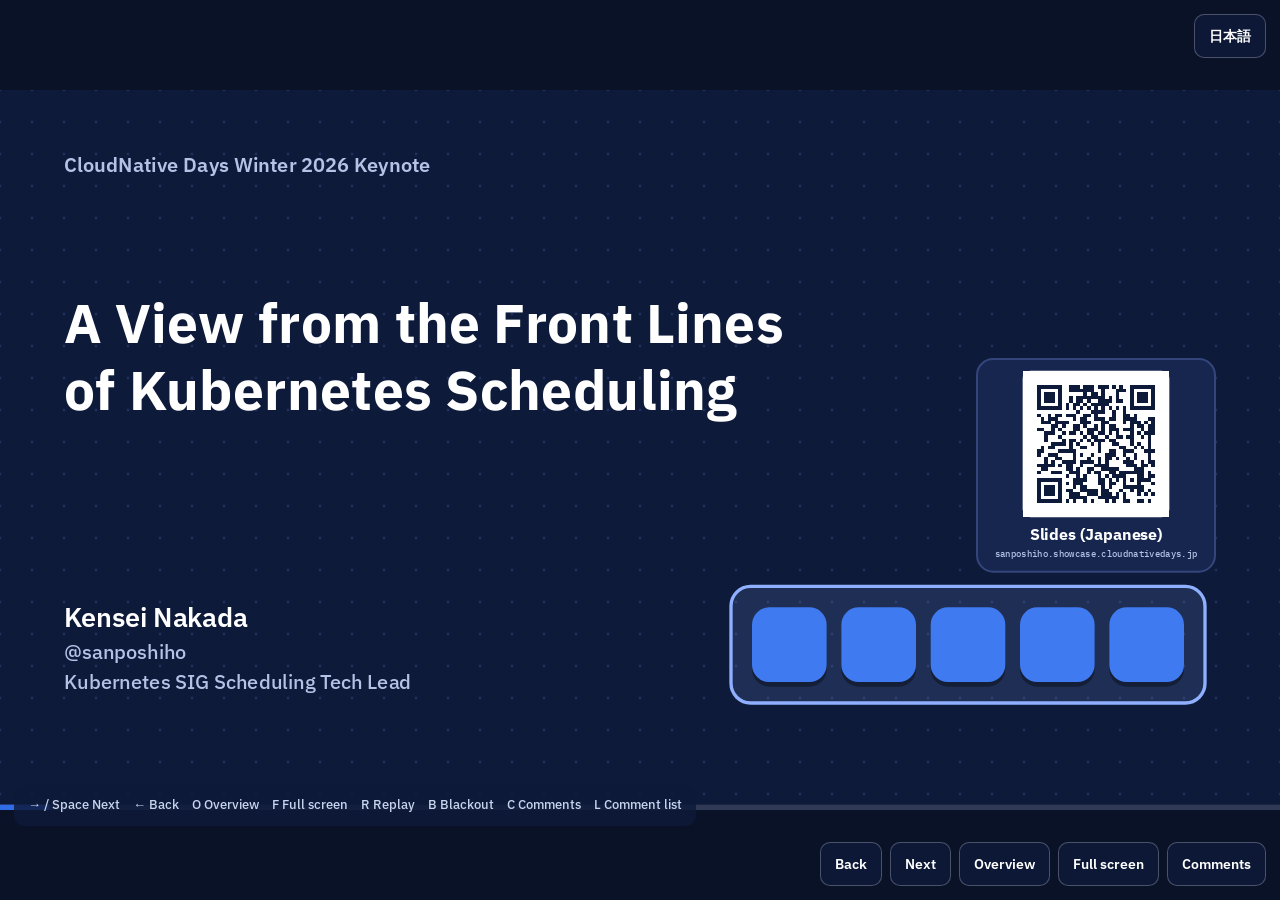
==== en.html @ c2b4ce75 "Add English slides and GitHub Pages deployment" ====
<!DOCTYPE html>
<html lang="en">
<head>
<meta charset="utf-8">
<meta name="viewport" content="width=device-width, initial-scale=1">
<title>A View from the Front Lines of Kubernetes Scheduling</title>
<link rel="alternate" hreflang="ja" href="index.html">
<style>
/* =====================================================================
   Kubernetes Schedulingの最前線から見る景色 — CloudNative Days Winter 2026
   デザインの方針（ここを変えると全体が変わります）
   ・1920×1080 の「盤面」。見出しは左上に1文、その下に図を1つ、下端に進行バー
   ・Pod = タイル、Node = スロット付きのトレイ、PodGroup = タイルを束ねる太い枠
   ・色は「どのWorkloadのPodか」を表す。飾りには使わない
   ===================================================================== */
:root {
  --paper: #F4F6FB;      /* 盤面の地色 */
  --surface: #FFFFFF;    /* トレイ・カード */
  --ink: #0E1A3A;        /* 文字 */
  --ink-2: #4B5878;      /* 補足の文字 */
  --line: #C5CFE4;       /* 罫線・空きスロット */
  --k8s: #2F6CE5;        /* Workload A / 主役の色 */
  --amber: #E9820C;      /* Workload B */
  --rose: #D23A6B;       /* 優先度が高いPod */
  --gray: #98A4BC;       /* 他のPod */
  --ok: #12855F;
  --ng: #D3342D;
  --todo: #B7791F;

  --font-jp: "Hiragino Sans", "Hiragino Kaku Gothic ProN", "BIZ UDPGothic", "Yu Gothic UI",
             "Yu Gothic", "Noto Sans JP", "Noto Sans CJK JP", Meiryo, sans-serif;
  --font-display: "IBM Plex Sans", var(--font-jp);
  --font-code: "IBM Plex Mono", ui-monospace, "SF Mono", Menlo, Consolas, monospace;

  --ease: cubic-bezier(.3, .7, .2, 1);
  color-scheme: light;
}

* { box-sizing: border-box; }
html, body { height: 100%; margin: 0; }
body {
  background: #0A1228;
  color: var(--ink);
  font-family: var(--font-display);
  overflow: hidden;
  -webkit-font-smoothing: antialiased;
  -webkit-tap-highlight-color: transparent;
  user-select: none;
}

/* ---------- 盤面 ---------- */
#stage { position: fixed; inset: 0 0 var(--comment-bar-height, 0px); overflow: hidden; background: #0A1228; }
#deck {
  position: absolute; left: 0; top: 0;
  width: 1920px; height: 1080px;
  transform-origin: 0 0;
  background-color: var(--paper);
  background-image: radial-gradient(circle, #D5DDEE 2px, transparent 2.5px);
  background-size: 48px 48px;
  background-position: 24px 24px;
  overflow: hidden;
}
.slide { position: absolute; inset: 0; opacity: 0; visibility: hidden; }
.slide.active { opacity: 1; visibility: visible; transition: opacity .28s linear; }   /* 前のスライドはすぐ消し、次をふわっと出す */

/* 見出し：そのスライドで言いたいことを1文で */
.hl {
  position: absolute; left: 96px; top: 76px; right: 96px;
  margin: 0;
  font-size: 62px; line-height: 1.3; font-weight: 700; letter-spacing: .01em;
  font-feature-settings: "palt";
}
.hl small { display: block; font-size: 34px; font-weight: 500; color: var(--ink-2); margin-top: 14px; letter-spacing: 0; }
.nb { white-space: nowrap; }
code, .code { font-family: var(--font-code); font-weight: 500; }
.hl code { font-size: .92em; }
b, strong { font-weight: 700; }
.c-k8s { color: var(--k8s); } .c-amber { color: var(--amber); } .c-rose { color: var(--rose); }
.c-ok { color: var(--ok); } .c-ng { color: var(--ng); }

/* ---------- 下端の進行バー ---------- */
#rail { position: absolute; left: 0; right: 0; bottom: 0; height: 64px; pointer-events: none; }
#rail .part { position: absolute; left: 96px; bottom: 22px; font-size: 26px; font-weight: 500; color: var(--ink-2); }
#rail .page { position: absolute; right: 96px; bottom: 22px; font-size: 26px; font-weight: 500; color: var(--ink-2); font-variant-numeric: tabular-nums; }
#rail .bar { position: absolute; left: 0; bottom: 0; height: 8px; width: 100%; background: #DCE3F1; }
#rail .bar i { display: block; height: 100%; width: 0; background: var(--k8s); transition: width .3s var(--ease); }
#rail .track { position: absolute; left: 456px; bottom: 14px; display: flex; gap: 6px; }
#rail .track span { font-size: 26px; font-weight: 600; color: #9AA6BF; padding: 4px 14px 6px; border-radius: 10px; }
#rail .track .done { color: var(--ink-2); }
#rail .track .cur { background: var(--k8s); color: #fff; }
#rail .dots { position: absolute; right: 232px; bottom: 31px; display: flex; gap: 8px; }
#rail .dots i { width: 10px; height: 10px; border-radius: 50%; background: #C6CFE3; }
#rail .dots i.on { background: var(--ink-2); }
#deck.is-cover #rail .part, #deck.is-cover #rail .page, #deck.is-cover #rail .dots { opacity: 0; }
#deck.is-cover #rail .bar { background: rgba(255, 255, 255, .14); }

/* ---------- ステップで現れる要素 ---------- */
[data-s] { opacity: 0; visibility: hidden; transform: translateY(14px);
  transition: opacity .4s linear, transform .5s var(--ease), visibility 0s linear .4s; }
[data-s].on { opacity: 1; visibility: visible; transform: none;
  transition: opacity .4s linear, transform .5s var(--ease); }
[data-s].on.late { transition-delay: 1.2s; }     /* 図の動きが終わってから出したい一言 */
[data-s].on.late2 { transition-delay: 2.7s; }
.no-anim, .no-anim *, .no-anim *::before, .no-anim *::after { transition: none !important; }

/* ---------- 図の部品 ---------- */
.scene { position: absolute; inset: 0; }
.sc { position: absolute; left: 0; top: 0; transform-origin: 0 0;
  transition: transform var(--dur, 720ms) var(--ease) var(--dly, 0ms),
              opacity 380ms linear var(--dly, 0ms),
              width 600ms var(--ease) var(--dly, 0ms), height 600ms var(--ease) var(--dly, 0ms),
              background-color 300ms linear var(--dly, 0ms), border-color 300ms linear var(--dly, 0ms),
              color 300ms linear var(--dly, 0ms), box-shadow 300ms linear var(--dly, 0ms); }
.sc.waapi { transition-property: opacity, width, height, background-color, border-color, color, box-shadow; }

/* Pod = タイル */
.pod {
  --c: var(--k8s);
  width: 76px; height: 76px; border-radius: 18px;
  background: var(--c); border: 4px solid var(--c); color: #fff;
  display: grid; place-items: center;
  font: 700 30px/1 var(--font-display);
  box-shadow: 0 5px 0 rgba(14, 26, 58, .16);
  z-index: 5;
}
.pod.sm { width: 56px; height: 56px; border-radius: 14px; font-size: 22px; border-width: 3px; box-shadow: 0 4px 0 rgba(14, 26, 58, .16); }
.pod.lg { width: 112px; height: 112px; border-radius: 26px; font-size: 40px; }
.pod.a { --c: var(--k8s); } .pod.b { --c: var(--amber); } .pod.h { --c: var(--rose); } .pod.g { --c: var(--gray); }
.pod.lead { box-shadow: inset 0 0 0 5px rgba(255,255,255,.55), 0 5px 0 rgba(14, 26, 58, .16); }
.pod.ghost { background: color-mix(in srgb, var(--c) 10%, #fff); border-style: dashed; color: var(--c); box-shadow: none; }
.pod.idle { background: repeating-linear-gradient(135deg, color-mix(in srgb, var(--c) 30%, #fff) 0 9px, color-mix(in srgb, var(--c) 12%, #fff) 9px 18px);
  border-color: color-mix(in srgb, var(--c) 45%, #fff); color: color-mix(in srgb, var(--c) 80%, #000); box-shadow: none; }
.pod.wait { box-shadow: 0 0 0 5px var(--paper), 0 0 0 9px var(--ng); }
.pod.pulse { animation: pulse 1.6s ease-in-out infinite; }
@keyframes pulse { 50% { filter: brightness(1.18); } }

/* 働いているかどうかのメーター（図の定義で cls: 'act' を付けたPodに出る）
   .run のあいだだけ動き続ける。止まっているPodは平らな4本線。.slow は「動いているが遅い」 */
.pod.act { padding-bottom: 20px; }
.pod.act::after { content: ""; position: absolute; left: 50%; bottom: 8px; width: 40px; height: 16px; margin-left: -20px;
  --b: linear-gradient(currentColor, currentColor);
  background: var(--b) 0 100% / 7px 3px no-repeat, var(--b) 11px 100% / 7px 3px no-repeat,
              var(--b) 22px 100% / 7px 3px no-repeat, var(--b) 33px 100% / 7px 3px no-repeat;
  opacity: .5; transition: background-size .3s linear, opacity .3s linear; }
.pod.act.run::after { opacity: .95; background-size: 7px 55%, 7px 100%, 7px 40%, 7px 75%; }
.pod.act.run.slow::after { background-size: 7px 30%, 7px 45%, 7px 25%, 7px 35%; }
.slide.active .pod.act.run::after { animation: work 1.3s ease-in-out infinite; }
.slide.active .pod.act.run.slow::after { animation: work-slow 3.6s ease-in-out infinite; }
.slide.active .pod.act.run:nth-child(3n+1)::after { animation-delay: -.45s; } .slide.active .pod.act.run:nth-child(3n+2)::after { animation-delay: -.9s; }
@keyframes work {
  0%, 100% { background-size: 7px 35%, 7px 85%, 7px 50%, 7px 100%; }
  25% { background-size: 7px 90%, 7px 45%, 7px 100%, 7px 60%; }
  50% { background-size: 7px 50%, 7px 100%, 7px 35%, 7px 80%; }
  75% { background-size: 7px 100%, 7px 60%, 7px 80%, 7px 35%; }
}
@keyframes work-slow {
  0%, 100% { background-size: 7px 20%, 7px 40%, 7px 25%, 7px 45%; }
  25% { background-size: 7px 40%, 7px 22%, 7px 45%, 7px 28%; }
  50% { background-size: 7px 25%, 7px 45%, 7px 20%, 7px 38%; }
  75% { background-size: 7px 45%, 7px 28%, 7px 38%, 7px 20%; }
}

/* Node = スロット付きトレイ */
.tray { background: var(--surface); border: 3px solid var(--line); border-radius: 24px; z-index: 1; }
.tray.hot { border-color: var(--k8s); box-shadow: 0 0 0 6px color-mix(in srgb, var(--k8s) 18%, transparent); }
.slot { position: absolute; border: 3px dashed var(--line); border-radius: 18px; }
.tlabel { font: 500 26px/1 var(--font-display); color: var(--ink-2); white-space: nowrap; z-index: 2; }

/* PodGroup = 束ねる枠 */
.band { --c: var(--k8s); border: 5px solid var(--c); border-radius: 32px;
  background: color-mix(in srgb, var(--c) 9%, transparent); z-index: 3; }
.band.b { --c: var(--amber); } .band.h { --c: var(--rose); } .band.k { --c: var(--ink); background: transparent; border-style: solid; }
.band.dotted { border-style: dashed; border-width: 4px; background: transparent; }
.band > .tag { position: absolute; left: 20px; top: -25px; background: var(--c); color: #fff;
  font: 600 25px/1 var(--font-code); padding: 9px 14px 10px; border-radius: 12px; white-space: nowrap; }
.band.tag-b > .tag { top: auto; bottom: -25px; }

/* 箱・ラベル */
.box { background: var(--surface); border: 3px solid var(--line); border-radius: 26px; z-index: 1; }
.box.ink { background: var(--ink); border-color: var(--ink); color: #fff; }
.box.zone { background: transparent; border-style: dashed; border-color: #AEBBD6; }
.box.rack { background: #E9EEF8; border-color: #B9C5DE; }
.box.hot { border-color: var(--k8s); box-shadow: 0 0 0 6px color-mix(in srgb, var(--k8s) 18%, transparent); }
.box.lane { background: #E6ECF7; border: 0; border-radius: 26px; }
.txt { font-size: 30px; line-height: 1.4; font-weight: 500; z-index: 6; }
.txt.big { font-size: 40px; font-weight: 700; line-height: 1.35; }
.txt.mid { font-size: 34px; font-weight: 600; }
.txt.sub { color: var(--ink-2); font-size: 28px; }
.txt.tiny { font-size: 26px; color: var(--ink-2); }
.txt.center { text-align: center; }
.txt.right { text-align: right; }
.chip { display: inline-block; font: 600 26px/1 var(--font-code); padding: 9px 14px 10px; border-radius: 12px;
  background: #E3EAF8; color: var(--ink); white-space: nowrap; z-index: 6; }
.chip.k8s { background: var(--k8s); color: #fff; } .chip.amber { background: var(--amber); color: #fff; }
.chip.rose { background: var(--rose); color: #fff; } .chip.ok { background: var(--ok); color: #fff; }
.chip.ng { background: var(--ng); color: #fff; } .chip.ink { background: var(--ink); color: #fff; }
.chip.line { background: #fff; border: 3px solid var(--line); }
.chip.jp { font-family: var(--font-display); }
.badge { width: 64px; height: 64px; border-radius: 50%; display: grid; place-items: center; color: #fff;
  font: 700 38px/1 var(--font-display); z-index: 8; }
.badge.ok { background: var(--ok); } .badge.ng { background: var(--ng); }
.score { font: 700 44px/1 var(--font-display); color: var(--ink); font-variant-numeric: tabular-nums; z-index: 6; text-align: center; }
.score.best { color: var(--k8s); }

/* 線と矢印 */
.link { height: 0; border-top: 6px solid var(--c, var(--ink-2)); transform-origin: 0 0; z-index: 4; }
.link.ng { --c: var(--ng); border-top-style: dashed; } .link.ok { --c: var(--ok); }
/* 線の上を行き来する点 = Podどうしの通信。遅い線（.ng）はゆっくり、速い線（.ok）は素早く往復する */
.link.ng { --t: 3.2s; } .link.ok { --t: .55s; }
.link.ng::after, .link.ok::after { content: ""; position: absolute; left: 0; top: -17px; width: 22px; height: 22px; margin-left: -11px;
  border-radius: 50%; background: var(--c); box-shadow: 0 0 0 4px var(--paper); opacity: 0; }
.slide.active .link.ng::after, .slide.active .link.ok::after { opacity: 1; animation: flow var(--t) ease-in-out infinite alternate; }
.slide.active .link:nth-child(even)::after { animation-delay: calc(var(--t) * -.6); }
@keyframes flow { from { left: 0; } to { left: 100%; } }
.arrow { height: 0; border-top: 5px solid #8E9BB8; transform-origin: 0 0; z-index: 2; }
.arrow::after { content: ""; position: absolute; right: -4px; top: -15px; border: 12px solid transparent; border-left: 20px solid #8E9BB8; border-right: 0; }

/* 工程の帯（① → ② → ③） */
.stages { position: absolute; left: 96px; right: 96px; top: 236px; display: flex; gap: 18px; }
.stage { flex: 1; padding: 20px 24px 22px; border-radius: 20px; background: #E6ECF7; color: #7C88A6;
  font-size: 30px; font-weight: 600; line-height: 1.3; display: flex; align-items: center; gap: 16px;
  transition: background-color .3s linear, color .3s linear; }
.stage i { font-style: normal; flex: none; width: 48px; height: 48px; border-radius: 50%; background: #C9D3E8; color: #fff;
  display: grid; place-items: center; font-size: 28px; font-weight: 700; transition: background-color .3s linear; }
.stage.cur { background: var(--ink); color: #fff; }
.stage.cur i { background: var(--k8s); }
.stage.done { color: var(--ink); }
.stage.done i { background: var(--ink); }

/* 図の下の一言 */
.cap { position: absolute; left: 96px; right: 96px; bottom: 96px; font-size: 38px; font-weight: 700; line-height: 1.4; }
.cap.center { text-align: center; }
.cap small { font-size: 30px; font-weight: 500; color: var(--ink-2); }

/* ---------- 表紙：ここだけ紺地にして、最初の印象を強くする ---------- */
.slide.cover { background-color: var(--ink); background-image: radial-gradient(circle, #1F2F5E 2px, transparent 2.5px);
  background-size: 48px 48px; background-position: 24px 24px; color: #fff; }
.cover .event, .cover .who small { color: #B4C2E6 !important; }
.cover .band { --c: #8FB0FF; background: rgba(143, 176, 255, .13); }
.cover .pod { --c: #3F7AF0; box-shadow: 0 7px 0 rgba(0, 0, 0, .35); }
.cover .event { position: absolute; left: 96px; top: 92px; font-size: 30px; font-weight: 600; color: var(--ink-2); }
.cover h1 { position: absolute; left: 96px; top: 300px; margin: 0; font-size: 104px; line-height: 1.22; font-weight: 700; letter-spacing: .01em; font-feature-settings: "palt"; }
.cover .who { position: absolute; left: 96px; top: 760px; font-size: 40px; font-weight: 600; line-height: 1.5; }
.cover .who small { display: block; font-size: 30px; font-weight: 500; color: var(--ink-2); }

/* ---------- 汎用レイアウト ---------- */
.body { position: absolute; left: 96px; right: 96px; top: 250px; bottom: 96px; }
.cols { display: flex; gap: 48px; height: 100%; }
.cols > * { flex: 1; min-width: 0; }
.card { background: var(--surface); border: 3px solid var(--line); border-radius: 28px; padding: 36px 40px; }
.card h3 { margin: 0 0 14px; font-size: 40px; line-height: 1.3; }
.card p { margin: 0; font-size: 30px; line-height: 1.55; color: var(--ink-2); font-weight: 500; }
.card.ink { background: var(--ink); border-color: var(--ink); color: #fff; }
.card.ink p { color: #C9D4EE; }
.todo { border: 4px dashed var(--todo); background: #FFF8E6; border-radius: 22px; padding: 22px 28px;
  font-size: 28px; line-height: 1.5; color: #7A5108; font-weight: 500; }
.todo b { color: #7A5108; }

/* 今日の流れ */
.agenda { position: absolute; left: 96px; right: 96px; bottom: 112px; display: flex; gap: 54px; justify-content: center; counter-reset: ag; }
.agenda span { position: relative; counter-increment: ag; background: #E6ECF7; border-radius: 18px; padding: 16px 26px 18px 20px; font-size: 30px; font-weight: 600; display: flex; align-items: center; gap: 14px; }
.agenda span::before { content: counter(ag); flex: none; width: 44px; height: 44px; border-radius: 50%; background: var(--ink); color: #fff; display: grid; place-items: center; font-size: 26px; font-weight: 700; }
.agenda span:not(:last-child)::after { content: ""; position: absolute; right: -36px; top: 50%; width: 14px; height: 14px; border-top: 5px solid #8E9BB8; border-right: 5px solid #8E9BB8; transform: translateY(-50%) rotate(45deg); }

/* 土台の下の3点 */
.points { position: absolute; left: 96px; right: 96px; top: 660px; display: grid; grid-template-columns: repeat(3, 1fr); gap: 22px; }
.points > div { background: var(--surface); border: 3px solid var(--line); border-radius: 24px; padding: 26px 30px; }
.points b { display: block; font-size: 34px; line-height: 1.35; }
.points span { display: block; font-size: 27px; line-height: 1.5; color: var(--ink-2); font-weight: 500; margin-top: 4px; }

/* 自己紹介 */
.me { display: flex; gap: 72px; align-items: center; height: 100%; }
.me .avatar { flex: none; width: 300px; height: 300px; background: var(--k8s); color: #fff;   /* Podと同じタイルの形。写真が読めないときは頭文字 */
  display: grid; place-items: center; font-size: 120px; font-weight: 700; border-radius: 68px; box-shadow: 0 14px 0 rgba(14, 26, 58, .16);
  position: relative; overflow: hidden; }
.me .avatar img { position: absolute; inset: 0; width: 100%; height: 100%; object-fit: cover; opacity: 0; }
.me .avatar.has-photo img { opacity: 1; }
.hl.hello { font-size: 132px; line-height: 1; top: 64px; }
.hello .wave { display: inline-block; transform-origin: 72% 78%; }
.slide.active .hello .wave { animation: wave 1.5s ease-in-out .35s 1 both; }
@keyframes wave { 0%, 100% { transform: none; } 15%, 45%, 75% { transform: rotate(16deg); } 30%, 60% { transform: rotate(-8deg); } }
.me h3 { margin: 0; font-size: 72px; line-height: 1.2; }
.me .handle { font: 500 36px var(--font-code); color: var(--ink-2); margin: 10px 0 34px; }
.me ul { margin: 0; padding: 0; list-style: none; font-size: 38px; line-height: 1.75; font-weight: 500; }
.me li::before { content: ""; display: inline-block; width: 18px; height: 18px; border-radius: 5px; background: var(--k8s); margin-right: 20px; vertical-align: .08em; }

/* AI/ML向けの取り組み（左に4つ、右に今日の主役） */
.efforts { position: absolute; left: 96px; right: 96px; top: 250px; bottom: 132px; display: grid; grid-template-columns: repeat(3, 1fr); grid-template-rows: 1fr 1fr; gap: 26px; }
.effort { border-radius: 30px; padding: 30px 34px 28px; background: var(--surface); border: 3px solid var(--line); display: flex; flex-direction: column; min-width: 0;
  transition: opacity .4s linear, border-color .4s linear, box-shadow .4s linear; }
.effort .q { font-size: 26px; line-height: 1.4; font-weight: 600; color: var(--ink-2); }
.effort h3 { margin: 8px 0 0; font-size: 42px; line-height: 1.22; }
.effort h3 small { display: block; font-size: 26px; font-weight: 500; color: var(--ink-2); margin-top: 4px; }
.effort .foot { margin-top: auto; display: flex; align-items: flex-end; justify-content: space-between; gap: 16px; }
.effort .by { font-size: 23px; line-height: 1; font-weight: 600; color: var(--ink-2); background: #E9EDF7; border-radius: 10px; padding: 9px 14px 10px; white-space: nowrap; }
.effort .ico { flex: none; display: flex; align-items: flex-end; gap: 12px; }
.effort.main { grid-row: span 2; padding: 40px 44px 36px; }
.effort.main .q { font-size: 30px; }
.effort.main h3 { font-size: 52px; margin-top: 12px; }
.effort.main .viz { flex: 1; display: flex; align-items: center; justify-content: center; }
.effort.main p { margin: 0 0 30px; font-size: 28px; line-height: 1.5; font-weight: 500; color: var(--ink-2); }
.effort.picked { border-color: var(--k8s); box-shadow: inset 0 0 0 2px var(--k8s), 0 0 0 8px color-mix(in srgb, var(--k8s) 15%, transparent); }
.effort.dim { opacity: .45; }
.gpu { width: 120px; height: 84px; border-radius: 14px; background: #1B2A55; position: relative; }
.gpu::before { content: "GPU"; position: absolute; inset: 0; display: grid; place-items: center; color: #9FB6F5; font: 600 26px var(--font-code); }
.gpu::after { content: ""; position: absolute; left: 14px; right: 14px; bottom: -12px; height: 12px;
  background: repeating-linear-gradient(90deg, #C9A227 0 8px, transparent 8px 14px); }
.gpu.sm { width: 96px; height: 62px; border-radius: 12px; margin-bottom: 10px; }
.gpu.sm::before { font-size: 21px; }
.gpu.sm::after { left: 14px; right: 12px; bottom: -10px; height: 10px; }
.ipod.sm { width: 52px; height: 52px; border-radius: 13px; box-shadow: 0 4px 0 rgba(14,26,58,.16); }
.ipod { display: inline-grid; place-items: center; width: 76px; height: 76px; border-radius: 18px; background: var(--k8s); color: #fff; font: 700 30px var(--font-display); box-shadow: 0 5px 0 rgba(14,26,58,.16); }
.iband { display: inline-flex; gap: 12px; padding: 20px; border: 5px solid var(--k8s); border-radius: 30px; background: color-mix(in srgb, var(--k8s) 9%, transparent); }

/* 土台の図（外側 → コア） */
.stack { position: absolute; left: 96px; right: 96px; top: 330px; }
.stack .tops { display: flex; gap: 22px; }
.stack .top { flex: 1; text-align: center; }
.stack .top .name { background: var(--surface); border: 3px solid var(--line); border-radius: 20px; height: 100px; display: grid; place-items: center; font-size: 32px; font-weight: 700; line-height: 1; }
.stack .top .own { margin-top: 14px; border-radius: 16px; padding: 16px 6px; background: #DCE3F1; color: var(--ink-2); font-size: 26px; font-weight: 600; line-height: 1.3;
  transition: opacity .4s linear, transform .5s var(--ease); }
.stack.merged .top .own { opacity: 0; transform: translateY(40px); }
.stack .core { position: absolute; left: 0; right: 0; top: 116px; border-radius: 22px; background: var(--k8s); color: #fff; padding: 30px 40px;
  font-size: 38px; font-weight: 700; text-align: center; line-height: 1.4;
  opacity: 0; transform: translateY(60px); transition: opacity .5s linear .15s, transform .6s var(--ease) .15s; }
.stack .core small { display: block; font-size: 28px; font-weight: 500; opacity: .9; margin-top: 4px; }
.stack.merged .core { opacity: 1; transform: none; }

/* YAML */
.yaml { position: absolute; left: 96px; top: 250px; width: 900px; background: #0F1B3D; color: #D7E0F7; border-radius: 28px; padding: 40px 48px;
  font: 500 31px/1.62 var(--font-code); white-space: pre; }
.yaml .k { color: #8FB0FF; } .yaml .dim { color: #7181AB; } .yaml .hi { background: rgba(143, 176, 255, .2); border-radius: 8px; padding: 2px 6px; margin: -2px -6px; color: #fff; }
.yaml .hi.h2 { background: rgba(233, 130, 12, .32); } .yaml .hi.h3 { background: rgba(210, 58, 107, .36); }
.yaml-callouts { position: absolute; left: 1060px; right: 96px; }
.callout { border-left: 10px solid var(--k8s); padding: 6px 0 6px 28px; font-size: 38px; font-weight: 700; line-height: 1.35; }
.callout small { display: block; font-size: 28px; font-weight: 500; color: var(--ink-2); margin-top: 2px; }
.callout.c2 { border-color: var(--amber); } .callout.c3 { border-color: var(--rose); }

/* 現在地（リリースごとの段階） */
.road { position: absolute; left: 96px; right: 96px; top: 252px; display: grid; grid-template-columns: 560px repeat(4, 1fr); column-gap: 10px; row-gap: 14px; align-items: center; }
.road .vh { text-align: center; font-size: 34px; font-weight: 700; line-height: 1.25; padding-bottom: 8px; }
.road .vh small { display: block; font-size: 26px; font-weight: 500; color: var(--ink-2); }
/* v1.38 の列（.next）は少し右に寄せ、手前に「いまここ」の線を通す */
.road .next { margin-left: 30px; }
.road .nowline { position: absolute; top: 2px; bottom: -12px; width: 4px; left: calc(600px + (100% - 600px) * 3 / 4 + 8px);
  background: repeating-linear-gradient(180deg, var(--k8s) 0 12px, transparent 12px 20px); }
.road .nowline span { position: absolute; left: 50%; bottom: 100%; transform: translate(-50%, -8px); background: var(--k8s); color: #fff;
  font-size: 24px; font-weight: 700; line-height: 1; padding: 9px 18px 10px; border-radius: 999px; white-space: nowrap; }
.road .f { font-size: 34px; font-weight: 700; line-height: 1.25; }
.road .cell { height: 68px; border-radius: 16px; display: grid; place-items: center; font-size: 30px; font-weight: 700; }
.road .none { background: transparent; border: 3px dashed #D3DBEC; }
.road .al { background: #DCE6FB; color: #2A4FA8; }
.road .be { background: #5C8CEB; color: #fff; }
.road .ga { background: var(--k8s); color: #fff; }
.road .plan { background-image: repeating-linear-gradient(135deg, rgba(255,255,255,.2) 0 10px, transparent 10px 20px); }
.road-foot { position: absolute; left: 96px; right: 96px; bottom: 92px; font-size: 28px; font-weight: 500; color: var(--ink-2); line-height: 1.5; }
.road-foot .chip { margin: 0 6px 0 0; }

/* SIG Lead：左にSIGと2つの役割、右にTech Leadの仕事。上下は中央でそろえる */
.siglead { position: absolute; left: 96px; right: 96px; top: 230px; bottom: 100px; display: grid; grid-template-columns: 800px 1fr; column-gap: 56px; align-items: center; }
.sigs { display: flex; flex-wrap: wrap; gap: 14px; }
.sig { padding: 14px 22px 16px; border-radius: 16px; background: #E3EAF8; font-size: 30px; font-weight: 600; color: var(--ink-2); }
.sig.me2 { background: var(--k8s); color: #fff; }
.sigs .etc { align-self: center; margin-left: 4px; font: 500 28px var(--font-code); color: var(--ink-2); }
/* SIG Scheduling の担当。青い SIG のチップを開いた中身、という見え方にする */
.scope { margin-top: 36px; border-radius: 24px; padding: 26px 32px 30px; background: var(--surface); border: 5px solid var(--k8s); }
.scope h4 { margin: 0 0 4px; font-size: 40px; }
.scope p { margin: 0; font-size: 32px; line-height: 1.5; color: var(--ink-2); font-weight: 500; }
.scope .projects { margin-top: 18px; display: flex; gap: 10px; flex-wrap: wrap; align-items: center; }
.scope .projects .chip { margin: 0; font-size: 24px; padding: 9px 12px 10px; }
.scope .projects .etc { font: 500 26px var(--font-code); color: var(--ink-2); margin-left: 2px; }
.tlside { display: grid; gap: 28px; }
.roles { display: grid; grid-template-columns: 1fr 1fr; gap: 20px; }
.role { border-radius: 22px; padding: 22px 28px 24px; background: var(--surface); border: 3px solid var(--line); }
.role h4 { margin: 0 0 4px; font-size: 36px; }
.role p { margin: 0; font-size: 28px; line-height: 1.5; color: var(--ink-2); font-weight: 500; }
.role.mine { border-color: var(--k8s); box-shadow: inset 0 0 0 2px var(--k8s); }
.duties { display: grid; gap: 16px; }
.duty { display: flex; gap: 22px; align-items: center; background: var(--surface); border: 3px solid var(--line); border-radius: 22px; padding: 20px 26px; }
.duty .n { flex: none; width: 52px; height: 52px; border-radius: 15px; background: var(--ink); color: #fff; display: grid; place-items: center; font-size: 28px; font-weight: 700; }
.duty b { display: block; font-size: 32px; line-height: 1.35; }

.tl { position: absolute; left: 96px; right: 96px; top: 280px; }
.tl .linebar { position: absolute; left: 0; right: 0; top: 37px; height: 8px; background: #C9D3E8; border-radius: 4px; }
.tl .pts { position: relative; display: grid; grid-template-columns: repeat(5, 1fr); }
.tl .pt { text-align: center; padding: 0 8px; }
.tl .dot { width: 46px; height: 46px; border-radius: 50%; background: var(--surface); border: 8px solid var(--k8s); margin: 18px auto 20px; }
.tl .pt.key .dot { background: var(--amber); border-color: var(--amber); box-shadow: 0 0 0 8px color-mix(in srgb, var(--amber) 25%, transparent); }
.tl .pt.future .dot { border-style: dashed; }
.tl .when { font: 600 28px var(--font-display); color: var(--ink-2); }
.tl .what { font-size: 31px; font-weight: 700; line-height: 1.35; margin-top: 6px; }
.tl .what small { display: block; font-size: 26px; font-weight: 500; color: var(--ink-2); }
.asks { position: absolute; left: 96px; right: 96px; top: 600px; display: grid; grid-template-columns: repeat(3, 1fr); gap: 22px; }
.ask { background: var(--ink); color: #fff; border-radius: 24px; padding: 26px 30px; font-size: 32px; font-weight: 700; line-height: 1.4; }
.ask small { display: block; font-size: 26px; font-weight: 500; color: #B9C6E6; margin-top: 8px; }
.slide .todo.at-bottom { position: absolute; left: 96px; right: 96px; bottom: 84px; }

/* 概念の遷移 */
.shift { position: absolute; left: 96px; right: 96px; top: 250px; display: grid; grid-template-columns: 330px 1fr 90px 1fr; row-gap: 16px; align-items: stretch; }
.shift .h { font-size: 36px; font-weight: 700; padding: 6px 30px 12px; }
.shift .h.new { color: var(--k8s); }
.shift .r { display: flex; align-items: center; font-size: 36px; font-weight: 700; }
.shift .old, .shift .new2 { border-radius: 26px; padding: 20px 34px; min-height: 172px; display: flex; align-items: center; gap: 28px; font-size: 38px; font-weight: 600; line-height: 1.35; }
.shift .old { background: #E6ECF7; color: var(--ink-2); }
.shift .new2 { background: var(--surface); border: 5px solid var(--k8s); }
.shift .ar { display: grid; place-items: center; font-size: 46px; color: var(--k8s); font-weight: 700; }
.shift .mini { flex: none; display: flex; gap: 8px; align-items: center; }
.shift .mini .ipod { width: 62px; height: 62px; border-radius: 15px; font-size: 22px; box-shadow: 0 4px 0 rgba(14,26,58,.16); }
.shift .mini .iband { padding: 12px; gap: 8px; border-width: 4px; border-radius: 22px; }
.shift .old .ipod { background: var(--gray); }
.shift .new2 small { display: block; font-size: 28px; font-weight: 500; color: var(--ink-2); }
.itray { display: inline-flex; gap: 6px; padding: 7px; border: 3px solid #AEBBD6; border-radius: 13px; background: #fff; }
.itray i { width: 32px; height: 32px; border-radius: 8px; border: 3px dashed #AEBBD6; }
.igroup { display: inline-flex; gap: 8px; padding: 10px; border: 4px solid var(--k8s); border-radius: 20px; background: color-mix(in srgb, var(--k8s) 9%, transparent); }
.xout { position: relative; }
.xout::after { content: ""; position: absolute; right: -14px; top: -14px; width: 34px; height: 34px; border-radius: 50%; background: var(--ng) center / 20px 20px no-repeat
  url("data:image/svg+xml,%3Csvg xmlns='http://www.w3.org/2000/svg' viewBox='0 0 24 24'%3E%3Cpath d='M6 6l12 12M18 6L6 18' fill='none' stroke='%23fff' stroke-width='3.6' stroke-linecap='round'/%3E%3C/svg%3E"); }

/* まとめ */
/* この先の景色（25枚目）。先へ伸びる1本の線に、4つを並べる */
.ahead { position: absolute; left: 96px; right: 96px; top: 400px; }
.aline { position: relative; height: 8px; margin-right: 16px; border-radius: 4px; background: var(--k8s); }
.aline::after { content: ""; position: absolute; right: -14px; top: 50%; width: 24px; height: 24px; border-top: 8px solid var(--k8s); border-right: 8px solid var(--k8s);
  border-radius: 3px; transform: translateY(-50%) rotate(45deg); }
.apts { display: grid; grid-template-columns: repeat(4, 1fr); column-gap: 32px; margin-top: -27px; }
.apt .dot { position: relative; width: 46px; height: 46px; box-sizing: border-box; border-radius: 50%; background: var(--paper); border: 8px solid var(--k8s); }
.apt h3 { margin: 34px 0 14px; font-size: 64px; line-height: 1.2; font-weight: 700; font-feature-settings: "palt"; }
.apt p { margin: 0; font-size: 32px; line-height: 1.4; font-weight: 600; }
.apt small { display: block; margin-top: 12px; font-size: 25px; line-height: 1.55; font-weight: 500; color: var(--ink-2); }
/* スライドに入ったら、線が左から伸び、手前から順に現れる */
.slide.active .aline { animation: adraw 1.1s cubic-bezier(.3, .7, .2, 1) .2s both; }
.slide.active .apt { animation: kfade .45s linear calc(var(--i) * .28s + .35s) both; }
@keyframes adraw { from { clip-path: inset(-30px 100% -30px 0); } to { clip-path: inset(-30px -30px -30px 0); } }
/* 最後のスライドは表紙と同じ作りで、言葉は1つだけ */
.closing h1 { top: 330px; font-size: 168px; letter-spacing: 0; }

/* ---------- 操作まわり（スライドの外） ---------- */
#tools { position: fixed; right: 14px; bottom: calc(14px + var(--comment-bar-height, 0px)); display: flex; flex-wrap: wrap; justify-content: flex-end; max-width: calc(100vw - 28px); gap: 8px; z-index: 50; opacity: 0; transition: opacity .25s linear; }
#tools.show { opacity: 1; }
#tools:focus-within { opacity: 1; }
#b-lang { position: fixed; right: 14px; top: 14px; z-index: 50; display: grid; place-items: center;
  min-width: 44px; min-height: 44px; padding: 8px 14px; border-radius: 10px; color: #fff;
  background: rgba(14, 26, 58, .82); border: 1px solid rgba(255,255,255,.25);
  font: 600 14px var(--font-display); text-decoration: none; }
#b-lang:focus-visible { outline: 3px solid #8FB0FF; outline-offset: 2px; }

/* 英語の表紙も右側のQRコードの手前に収める。 */
html[lang="en"] .cover:not(.closing) h1 { font-size: 82px; max-width: 1320px; }
html[lang="en"] .effort.main .nb { white-space: normal; }
@media print { #b-lang { display: none !important; } }
#tools button { font: 600 14px var(--font-display); color: #fff; background: rgba(14, 26, 58, .82); border: 1px solid rgba(255,255,255,.25);
  border-radius: 10px; padding: 10px 14px; cursor: pointer; min-width: 44px; min-height: 44px; }
#tools button:focus-visible, #ov button:focus-visible { outline: 3px solid #8FB0FF; outline-offset: 2px; }
/* コメント一覧（L キー） */
#cl { position: fixed; inset: 0; z-index: 65; background: rgba(10, 18, 40, .8); display: none; padding: 20px; }
#cl.show { display: flex; align-items: stretch; justify-content: center; }
#cl .box { width: min(980px, 100%); display: flex; flex-direction: column; gap: 10px; background: #0A1228; color: #E8EEFC; border: 1px solid #2B3B6B;
  border-radius: 16px; padding: 18px 20px; font: 14px/1.6 var(--font-display); }
#cl h2 { margin: 0; font-size: 18px; font-weight: 600; color: #fff; }
#cl p { margin: 0; color: #9FB3E6; }
#cl .chk { display: flex; align-items: center; gap: 8px; color: #C9D4EE; cursor: pointer; width: fit-content; }
#cl .chk input { width: 18px; height: 18px; accent-color: #2F6CE5; }
#cl ol { flex: 1; min-height: 140px; margin: 0; padding: 6px 12px; list-style: none; overflow: auto; background: #0F1A3A; border: 1px solid #3A4E8C; border-radius: 10px; font-size: 16px; line-height: 1.5; }
#cl li { display: flex; gap: 14px; padding: 5px 0; border-top: 1px solid #1B2A55; } #cl li:first-child { border-top: 0; }
#cl li time, #cl li i { flex: none; font-style: normal; color: #7F93C4; font-variant-numeric: tabular-nums; }
#cl li i { min-width: 4.2em; }
#cl li span { overflow-wrap: anywhere; color: #fff; }
#cl li.q span { color: #FFD479; font-weight: 600; }
#cl li.none { color: #7F93C4; }
#cl .row { display: flex; gap: 8px; flex-wrap: wrap; }
#cl .row button { font: 600 13px/1 var(--font-display); color: #C9D4EE; background: #16234A; border: 1px solid #2B3B6B; border-radius: 8px; padding: 9px 12px; cursor: pointer; }
#cl .row [data-act="clear"] { margin-left: auto; }
#cl #cl-msg { min-height: 1.6em; color: #E8EEFC; }
#cl button:focus-visible, #cl input:focus-visible { outline: 3px solid #8FB0FF; outline-offset: 2px; }
#ov { position: fixed; inset: 0; z-index: 60; background: rgba(10, 18, 40, .97); overflow: auto; padding: 24px; display: none; }
#ov.show { display: block; }
#ov h2 { color: #fff; font-size: 18px; margin: 0 0 14px; font-weight: 600; }
#ov .grid { display: grid; grid-template-columns: repeat(auto-fill, minmax(230px, 1fr)); gap: 10px; }
#ov button { text-align: left; background: #16234A; color: #E8EEFC; border: 1px solid #2B3B6B; border-radius: 12px; padding: 12px 14px; cursor: pointer;
  font: 500 15px/1.4 var(--font-display); display: flex; gap: 10px; }
#ov button.cur { border-color: #8FB0FF; background: #1F3166; }
#ov button b { color: #8FB0FF; font-variant-numeric: tabular-nums; flex: none; }
#ov button small { display: block; color: #9FB3E6; font-size: 12px; }
/* ---------- コメント専用バー（スライドの表示領域とは分離） ---------- */
body.cm-live { --comment-bar-height: clamp(36px, 5vh, 56px); }
#cm { position: fixed; left: 0; right: 0; bottom: 0; height: var(--comment-bar-height, 0px); display: none;
  overflow: hidden; background: #101D3C; color: #fff; border-top: 1px solid #33466E; }
body.cm-live #cm { display: flex; }
#cm .cm-label { flex: none; display: flex; align-items: center; padding: 0 18px; border-right: 1px solid #33466E;
  font: 600 clamp(12px, 1.7vh, 18px)/1 var(--font-display); color: #9FB9F2; }
#cm-track { position: relative; flex: 1; min-width: 0; height: 100%; overflow: hidden; }
#cm .c { position: absolute; left: 18px; top: 0; display: flex; align-items: center; height: 100%; width: max-content;
  white-space: nowrap; font: 600 clamp(16px, 2.7vh, 28px)/1.2 var(--font-display); color: #fff; }
#cm .c.q { color: #FFD479; }
#cm .c .cm-name { color: #BFC4CE; }
/* 投稿用と資料用のQRコード。投稿用だけは、サーバに繋がっていてコメントを表示・受付しているあいだに出す。 */
.qr-links { position: absolute; z-index: 35; right: 96px; top: 64px; display: flex; flex-direction: column; gap: 16px; }
.qr-card { display: flex; flex-direction: column; align-items: center; gap: 10px; width: 360px; padding: 16px; border-radius: 26px;
  background: var(--surface); border: 3px solid var(--line); color: var(--ink); text-align: center; text-decoration: none; }
.qr-card:focus-visible { outline: 5px solid var(--k8s); outline-offset: 5px; }
.cmqr { opacity: 0; visibility: hidden; transition: opacity .4s linear, visibility 0s linear .4s; }
body.cm-live .cmqr { opacity: 1; visibility: visible; transition-delay: 0s; }
.qr-card .qr { width: 220px; height: 220px; background: #fff; border-radius: 12px; flex: none; }
.qr-card .qr svg { display: block; width: 100%; height: 100%; }
.qr-card p { margin: 0; display: grid; gap: 6px; }
.qr-card b { font-size: 24px; line-height: 1.25; font-weight: 700; }
.qr-card span { font: 500 14px/1.3 var(--font-code); color: var(--ink-2); }
.cover .qr-card { background: #16264F; border-color: #33457A; color: #fff; }
.cover .qr-card span { color: #B4C2E6; }
/* 2枚目：自己紹介の右側で、2つとも表紙より大きく表示する。 */
.slide[data-key="me"] > .qr-links { top: 124px; }
.slide[data-key="me"] .qr-card { width: 416px; }
.slide[data-key="me"] .qr-card .qr { width: 264px; height: 264px; }
.slide[data-key="me"] .qr-card b { font-size: 28px; }
.slide[data-key="me"] .qr-card span { font-size: 16px; }
#toast { position: fixed; left: 50%; bottom: calc(64px + var(--comment-bar-height, 0px)); transform: translateX(-50%); z-index: 55; padding: 10px 18px; border-radius: 10px; background: rgba(14, 26, 58, .9); color: #fff;
  font: 600 16px var(--font-display); opacity: 0; pointer-events: none; transition: opacity .2s linear; }
#toast.show { opacity: 1; }
#blank { position: fixed; inset: 0; background: #000; z-index: 70; display: none; }
#blank.show { display: block; }
#help { position: fixed; left: 14px; bottom: calc(14px + var(--comment-bar-height, 0px)); z-index: 50; color: #C9D4EE; background: rgba(14, 26, 58, .82); border-radius: 10px; padding: 10px 14px;
  font-size: 13px; line-height: 1.6; opacity: 0; transition: opacity .25s linear; pointer-events: none; }
#help.show { opacity: 1; }
html[lang="en"] #help { bottom: calc(74px + var(--comment-bar-height, 0px)); }

@media (hover: none), (max-width: 900px) { #help { display: none; } }   /* タッチ端末ではキー操作の案内を出さない */

@media (prefers-reduced-motion: reduce) {
  .sc { --dur: 1ms !important; transition-duration: 1ms !important; }
  [data-s], .slide, .stack .core, .stack .top .own, .effort { transition-duration: 1ms !important; }
  .slide.active .hello .wave, .slide.active .kbar, .slide.active .klate, .slide.active .aline, .slide.active .apt { animation: none; }
  .pod.pulse { animation: none; }
  .slide.active .pod.act.run::after, .slide.active .link.ng::after, .slide.active .link.ok::after { animation: none; }
  .slide.active .link.ng::after, .slide.active .link.ok::after { opacity: 0; }
}

/* ---------- KEP の数のグラフ（4枚目） ----------
   色は役割で持つ。主役は WAS と DRA の2色、「その他」は背景の灰色。棒は細く、区分の間は地色のすき間で分ける */
.kchart { --s-w: var(--k8s); --s-d: #CC6F08; --s-o: #808DAA; --slot: 122px; --barw: 52px;
  position: absolute; left: 96px; right: 96px; top: 232px; margin: 0; }
.klegend { display: flex; gap: 44px; align-items: center; height: 44px; margin-left: 64px; font-size: 28px; font-weight: 600; }
.klegend span { display: inline-flex; align-items: center; gap: 12px; }
.klegend i { width: 24px; height: 24px; border-radius: 6px; }
.kchart i.w { background-color: var(--s-w); } .kchart i.d { background-color: var(--s-d); } .kchart i.o { background-color: var(--s-o); }
.kplot { position: relative; margin: 26px 0 0 64px; width: calc(var(--slot) * var(--cols)); height: calc(var(--u) * var(--top)); }
.kgrid span { position: absolute; left: 0; right: 0; bottom: calc(var(--t) * var(--u)); border-top: 2px solid #DDE3F0; }
.kgrid span[data-t="0"] { border-top-color: #AEB9D1; }
.kgrid span::before { content: attr(data-t); position: absolute; right: 100%; top: -.72em; margin-right: 16px; font-size: 24px; line-height: 1.4; font-weight: 500;
  color: var(--ink-2); font-variant-numeric: tabular-nums; }
.kcols { position: absolute; inset: 0; display: flex; }
.kcol { position: relative; width: var(--slot); display: flex; flex-direction: column; justify-content: flex-end; align-items: center; outline: none; }
.kbar { width: var(--barw); display: flex; flex-direction: column; transform-origin: 50% 100%; }
.kbar i { display: block; box-sizing: border-box; height: calc(var(--n) * var(--u)); padding-top: 4px; background-clip: content-box; }
.kbar i:first-child { padding-top: 0; border-radius: 8px 8px 0 0; }
.kcol:focus-visible .kbar { outline: 3px solid #8FB0FF; outline-offset: 5px; }
.kver { position: absolute; left: 0; right: 0; top: calc(100% + 12px); text-align: center; font-size: 26px; line-height: 1.3; font-weight: 600; color: var(--ink-2); }
.kyears { position: absolute; left: 0; top: calc(100% + 60px); display: flex; }
.kyears span { position: relative; width: calc(var(--slot) * var(--k)); padding-top: 10px; text-align: center; font-size: 26px; line-height: 1.3; font-weight: 600; color: var(--ink-2); }
.kyears span::before { content: ""; position: absolute; left: 14px; right: 14px; top: 0; border-top: 2px solid var(--line); }
.ktip { position: absolute; left: 50%; bottom: calc(var(--tot) * var(--u) + 16px); transform: translateX(-50%); z-index: 3; white-space: nowrap; pointer-events: none;
  background: var(--ink); color: #fff; font-size: 24px; line-height: 1.3; font-weight: 600; padding: 8px 14px 9px; border-radius: 10px; opacity: 0; transition: opacity .12s linear; }
.kcol:hover .ktip, .kcol:focus-visible .ktip { opacity: 1; }
.kcap { position: absolute; left: 0; right: 0; bottom: calc(var(--tot) * var(--u) + 8px); text-align: center; font-size: 34px; line-height: 1.2; font-weight: 700; }
.kend { position: absolute; left: calc(50% + var(--barw) / 2 + 16px); bottom: calc(var(--c) * var(--u)); transform: translateY(50%); white-space: nowrap;
  font-size: 28px; line-height: 1.2; font-weight: 600; }
.kend b { margin-left: 10px; font-weight: 700; }
.kbase { position: absolute; left: 14px; width: calc(var(--slot) * var(--k) - 28px); bottom: calc(var(--h) * var(--u) + 30px); border-top: 2px solid var(--ink-2); }
.kbase::before, .kbase::after { content: ""; position: absolute; top: 0; height: 12px; border-left: 2px solid var(--ink-2); }
.kbase::before { left: 0; } .kbase::after { right: 0; }
.kbase span { position: absolute; left: 0; right: 0; bottom: 10px; text-align: center; font-size: 28px; line-height: 1.2; font-weight: 600; color: var(--ink-2); }
.kchart-src { position: absolute; left: 160px; right: 96px; bottom: 96px; margin: 0; font-size: 24px; line-height: 1.5; font-weight: 500; color: var(--ink-2); }
.sr-only { position: absolute; width: 1px; height: 1px; overflow: hidden; clip-path: inset(50%); white-space: nowrap; }
/* スライドに入ったら、棒が左から順に伸びる。合計と内訳の文字はそのあとに出す */
.slide.active .kbar { animation: kgrow .7s cubic-bezier(.2, .8, .2, 1) calc(var(--i) * 45ms + .25s) both; }
.slide.active .klate { animation: kfade .4s linear 1.35s both; }
@keyframes kgrow { from { transform: scaleY(0); } }
@keyframes kfade { from { opacity: 0; } }

/* ---------- 印刷 / PDF書き出し（全スライドを最終ステップで1ページずつ） ---------- */
@media print {
  @page { size: 1920px 1080px; margin: 0; }
  html, body { height: auto; overflow: visible; background: #fff; }
  #tools, #ov, #blank, #help { display: none !important; }
  .slide.active .kbar, .slide.active .klate, .slide.active .aline, .slide.active .apt { animation: none !important; }
  .slide.active .pod.act.run::after { animation: none !important; }
  .slide.active .link.ng::after, .slide.active .link.ok::after { animation: none !important; opacity: 0 !important; }
  #stage { position: static; overflow: visible; background: none; }
  #deck { position: static; transform: none !important; height: auto; overflow: visible; background-image: none; }
  .slide { position: relative; inset: auto; width: 1920px; height: 1080px; opacity: 1 !important; visibility: visible !important;
    break-after: page; page-break-after: always; overflow: hidden;
    background-color: var(--paper); -webkit-print-color-adjust: exact; print-color-adjust: exact; }
  #rail { display: none; }
  #cm, #cl, #toast, .cmqr { display: none !important; }
}
</style>
</head>
<body data-comments="https://comments.showcase.cloudnativedays.jp">
<div id="stage">
<div id="deck">
<!-- =====================================================================
     スライド本体。1枚 = <section class="slide">
       data-title : 一覧に出る名前      data-part : 下端に出る章の名前
       data-track : 機能パートの現在地（1 Gang / 2 Topology / 3 Preemption / 4 階層）
       data-s="2" : ステップ2で現れる要素        data-key   : スライドの識別名（個別のスタイル指定にも使う）
     ===================================================================== -->

<!-- 1 -->
<section class="slide cover" data-key="cover" data-title="Title" data-part="">
  <div class="event">CloudNative Days Winter 2026 Keynote</div>
  <h1>A View from the Front Lines<br>of Kubernetes Scheduling</h1>
  <div class="who">Kensei Nakada<small>@sanposhiho</small><small>Kubernetes SIG Scheduling Tech Lead</small></div>
  <div class="scene" data-scene="title"></div>
  <div class="qr-links"><a class="qr-card cmqr" href="https://comments.showcase.cloudnativedays.jp/" target="_blank" rel="noopener noreferrer"><div class="qr" aria-hidden="true"><svg xmlns="http://www.w3.org/2000/svg" viewBox="-4 -4 41 41" shape-rendering="crispEdges" role="img" aria-label="コメント投稿ページのQRコード"><rect x="-4" y="-4" width="41" height="41" fill="#fff"/><path fill="#0E1A3A" d="M0 0h7v1h-7zM8 0h5v1h-5zM17 0h3v1h-3zM22 0h2v1h-2zM26 0h7v1h-7zM0 1h1v1h-1zM6 1h1v1h-1zM11 1h1v1h-1zM16 1h1v1h-1zM18 1h1v1h-1zM20 1h2v1h-2zM23 1h2v1h-2zM26 1h1v1h-1zM32 1h1v1h-1zM0 2h1v1h-1zM2 2h3v1h-3zM6 2h1v1h-1zM8 2h2v1h-2zM13 2h1v1h-1zM15 2h3v1h-3zM19 2h2v1h-2zM23 2h1v1h-1zM26 2h1v1h-1zM28 2h3v1h-3zM32 2h1v1h-1zM0 3h1v1h-1zM2 3h3v1h-3zM6 3h1v1h-1zM8 3h1v1h-1zM10 3h2v1h-2zM14 3h1v1h-1zM16 3h2v1h-2zM19 3h1v1h-1zM22 3h2v1h-2zM26 3h1v1h-1zM28 3h3v1h-3zM32 3h1v1h-1zM0 4h1v1h-1zM2 4h3v1h-3zM6 4h1v1h-1zM9 4h2v1h-2zM13 4h1v1h-1zM15 4h1v1h-1zM18 4h1v1h-1zM20 4h2v1h-2zM23 4h1v1h-1zM26 4h1v1h-1zM28 4h3v1h-3zM32 4h1v1h-1zM0 5h1v1h-1zM6 5h1v1h-1zM8 5h4v1h-4zM13 5h1v1h-1zM16 5h2v1h-2zM19 5h2v1h-2zM22 5h1v1h-1zM26 5h1v1h-1zM32 5h1v1h-1zM0 6h7v1h-7zM8 6h1v1h-1zM10 6h1v1h-1zM12 6h1v1h-1zM14 6h1v1h-1zM16 6h1v1h-1zM18 6h1v1h-1zM20 6h1v1h-1zM22 6h1v1h-1zM24 6h1v1h-1zM26 6h7v1h-7zM8 7h2v1h-2zM12 7h7v1h-7zM21 7h2v1h-2zM24 7h1v1h-1zM1 8h1v1h-1zM3 8h1v1h-1zM5 8h6v1h-6zM12 8h2v1h-2zM15 8h2v1h-2zM20 8h2v1h-2zM23 8h5v1h-5zM29 8h2v1h-2zM32 8h1v1h-1zM1 9h3v1h-3zM7 9h1v1h-1zM9 9h3v1h-3zM13 9h3v1h-3zM17 9h1v1h-1zM20 9h3v1h-3zM24 9h4v1h-4zM31 9h2v1h-2zM0 10h1v1h-1zM3 10h2v1h-2zM6 10h2v1h-2zM11 10h2v1h-2zM15 10h2v1h-2zM18 10h2v1h-2zM22 10h1v1h-1zM26 10h3v1h-3zM30 10h3v1h-3zM1 11h2v1h-2zM4 11h1v1h-1zM8 11h3v1h-3zM12 11h5v1h-5zM21 11h1v1h-1zM24 11h3v1h-3zM28 11h2v1h-2zM32 11h1v1h-1zM0 12h1v1h-1zM2 12h1v1h-1zM6 12h2v1h-2zM15 12h2v1h-2zM18 12h2v1h-2zM21 12h1v1h-1zM23 12h1v1h-1zM25 12h2v1h-2zM29 12h1v1h-1zM31 12h2v1h-2zM0 13h1v1h-1zM5 13h1v1h-1zM8 13h3v1h-3zM13 13h2v1h-2zM16 13h1v1h-1zM19 13h4v1h-4zM24 13h1v1h-1zM26 13h1v1h-1zM28 13h1v1h-1zM30 13h3v1h-3zM5 14h3v1h-3zM9 14h3v1h-3zM14 14h2v1h-2zM17 14h1v1h-1zM23 14h1v1h-1zM25 14h5v1h-5zM31 14h1v1h-1zM1 15h1v1h-1zM5 15h1v1h-1zM7 15h2v1h-2zM13 15h1v1h-1zM15 15h4v1h-4zM21 15h1v1h-1zM23 15h1v1h-1zM26 15h1v1h-1zM31 15h1v1h-1zM0 16h7v1h-7zM10 16h3v1h-3zM15 16h2v1h-2zM18 16h1v1h-1zM20 16h5v1h-5zM26 16h1v1h-1zM28 16h1v1h-1zM31 16h1v1h-1zM0 17h1v1h-1zM2 17h2v1h-2zM5 17h1v1h-1zM7 17h5v1h-5zM13 17h1v1h-1zM16 17h3v1h-3zM21 17h5v1h-5zM27 17h1v1h-1zM29 17h1v1h-1zM31 17h1v1h-1zM3 18h5v1h-5zM10 18h2v1h-2zM14 18h1v1h-1zM16 18h3v1h-3zM20 18h1v1h-1zM22 18h1v1h-1zM25 18h1v1h-1zM30 18h3v1h-3zM3 19h1v1h-1zM9 19h2v1h-2zM12 19h1v1h-1zM16 19h1v1h-1zM21 19h1v1h-1zM23 19h2v1h-2zM26 19h2v1h-2zM31 19h2v1h-2zM0 20h1v1h-1zM6 20h1v1h-1zM9 20h1v1h-1zM12 20h4v1h-4zM19 20h1v1h-1zM21 20h1v1h-1zM24 20h2v1h-2zM27 20h1v1h-1zM2 21h1v1h-1zM4 21h1v1h-1zM7 21h5v1h-5zM20 21h3v1h-3zM24 21h3v1h-3zM29 21h1v1h-1zM31 21h2v1h-2zM0 22h2v1h-2zM5 22h2v1h-2zM11 22h1v1h-1zM15 22h2v1h-2zM18 22h4v1h-4zM24 22h6v1h-6zM32 22h1v1h-1zM1 23h1v1h-1zM5 23h1v1h-1zM8 23h2v1h-2zM12 23h3v1h-3zM21 23h2v1h-2zM24 23h1v1h-1zM28 23h2v1h-2zM32 23h1v1h-1zM0 24h1v1h-1zM3 24h1v1h-1zM5 24h2v1h-2zM8 24h4v1h-4zM13 24h1v1h-1zM16 24h7v1h-7zM24 24h5v1h-5zM31 24h1v1h-1zM8 25h2v1h-2zM13 25h1v1h-1zM16 25h1v1h-1zM18 25h3v1h-3zM22 25h3v1h-3zM28 25h2v1h-2zM31 25h2v1h-2zM0 26h7v1h-7zM8 26h7v1h-7zM16 26h1v1h-1zM20 26h1v1h-1zM22 26h1v1h-1zM24 26h1v1h-1zM26 26h1v1h-1zM28 26h4v1h-4zM0 27h1v1h-1zM6 27h1v1h-1zM8 27h3v1h-3zM12 27h1v1h-1zM14 27h1v1h-1zM16 27h1v1h-1zM18 27h1v1h-1zM21 27h2v1h-2zM24 27h1v1h-1zM28 27h1v1h-1zM0 28h1v1h-1zM2 28h3v1h-3zM6 28h1v1h-1zM11 28h5v1h-5zM18 28h5v1h-5zM24 28h6v1h-6zM31 28h2v1h-2zM0 29h1v1h-1zM2 29h3v1h-3zM6 29h1v1h-1zM8 29h4v1h-4zM13 29h2v1h-2zM17 29h1v1h-1zM20 29h1v1h-1zM22 29h3v1h-3zM26 29h1v1h-1zM28 29h4v1h-4zM0 30h1v1h-1zM2 30h3v1h-3zM6 30h1v1h-1zM10 30h1v1h-1zM12 30h1v1h-1zM14 30h2v1h-2zM18 30h1v1h-1zM21 30h1v1h-1zM23 30h1v1h-1zM28 30h1v1h-1zM30 30h1v1h-1zM32 30h1v1h-1zM0 31h1v1h-1zM6 31h1v1h-1zM8 31h5v1h-5zM16 31h1v1h-1zM19 31h1v1h-1zM21 31h2v1h-2zM24 31h1v1h-1zM0 32h7v1h-7zM9 32h2v1h-2zM16 32h1v1h-1zM18 32h1v1h-1zM20 32h2v1h-2zM24 32h2v1h-2zM28 32h2v1h-2zM31 32h1v1h-1z"/></svg></div><p><b>Questions and comments</b><span>comments.showcase.cloudnativedays.jp</span></p></a><a class="qr-card slides-qr" href="https://sanposhiho.showcase.cloudnativedays.jp/" target="_blank" rel="noopener noreferrer"><div class="qr" aria-hidden="true"><svg xmlns="http://www.w3.org/2000/svg" viewBox="-4 -4 41 41" shape-rendering="crispEdges" role="img" aria-label="スライド資料のQRコード"><rect x="-4" y="-4" width="41" height="41" fill="#fff"/><path fill="#0E1A3A" d="M0 0h7v1h-7zM9 0h3v1h-3zM13 0h3v1h-3zM17 0h3v1h-3zM21 0h1v1h-1zM23 0h1v1h-1zM26 0h7v1h-7zM0 1h1v1h-1zM6 1h1v1h-1zM9 1h7v1h-7zM18 1h1v1h-1zM22 1h3v1h-3zM26 1h1v1h-1zM32 1h1v1h-1zM0 2h1v1h-1zM2 2h3v1h-3zM6 2h1v1h-1zM13 2h1v1h-1zM15 2h2v1h-2zM18 2h1v1h-1zM22 2h1v1h-1zM26 2h1v1h-1zM28 2h3v1h-3zM32 2h1v1h-1zM0 3h1v1h-1zM2 3h3v1h-3zM6 3h1v1h-1zM9 3h1v1h-1zM11 3h8v1h-8zM20 3h1v1h-1zM22 3h1v1h-1zM26 3h1v1h-1zM28 3h3v1h-3zM32 3h1v1h-1zM0 4h1v1h-1zM2 4h3v1h-3zM6 4h1v1h-1zM9 4h1v1h-1zM11 4h2v1h-2zM14 4h1v1h-1zM17 4h4v1h-4zM22 4h2v1h-2zM26 4h1v1h-1zM28 4h3v1h-3zM32 4h1v1h-1zM0 5h1v1h-1zM6 5h1v1h-1zM8 5h1v1h-1zM10 5h2v1h-2zM13 5h1v1h-1zM15 5h5v1h-5zM26 5h1v1h-1zM32 5h1v1h-1zM0 6h7v1h-7zM8 6h1v1h-1zM10 6h1v1h-1zM12 6h1v1h-1zM14 6h1v1h-1zM16 6h1v1h-1zM18 6h1v1h-1zM20 6h1v1h-1zM22 6h1v1h-1zM24 6h1v1h-1zM26 6h7v1h-7zM11 7h1v1h-1zM15 7h4v1h-4zM21 7h1v1h-1zM24 7h1v1h-1zM0 8h1v1h-1zM3 8h1v1h-1zM5 8h2v1h-2zM8 8h3v1h-3zM13 8h2v1h-2zM16 8h1v1h-1zM21 8h1v1h-1zM24 8h2v1h-2zM27 8h1v1h-1zM1 9h1v1h-1zM3 9h3v1h-3zM10 9h1v1h-1zM12 9h2v1h-2zM16 9h3v1h-3zM20 9h2v1h-2zM24 9h4v1h-4zM31 9h2v1h-2zM1 10h3v1h-3zM5 10h4v1h-4zM12 10h3v1h-3zM18 10h2v1h-2zM24 10h1v1h-1zM26 10h3v1h-3zM30 10h1v1h-1zM32 10h1v1h-1zM4 11h2v1h-2zM7 11h1v1h-1zM10 11h2v1h-2zM13 11h1v1h-1zM16 11h1v1h-1zM18 11h1v1h-1zM20 11h2v1h-2zM26 11h1v1h-1zM28 11h2v1h-2zM31 11h2v1h-2zM0 12h2v1h-2zM4 12h1v1h-1zM6 12h1v1h-1zM10 12h2v1h-2zM14 12h3v1h-3zM18 12h1v1h-1zM20 12h3v1h-3zM24 12h3v1h-3zM29 12h1v1h-1zM31 12h2v1h-2zM2 13h3v1h-3zM7 13h1v1h-1zM9 13h2v1h-2zM12 13h1v1h-1zM14 13h2v1h-2zM17 13h2v1h-2zM20 13h1v1h-1zM22 13h1v1h-1zM26 13h1v1h-1zM28 13h1v1h-1zM30 13h3v1h-3zM2 14h1v1h-1zM6 14h1v1h-1zM13 14h1v1h-1zM15 14h2v1h-2zM19 14h1v1h-1zM22 14h2v1h-2zM25 14h2v1h-2zM29 14h1v1h-1zM31 14h1v1h-1zM2 15h1v1h-1zM7 15h1v1h-1zM9 15h2v1h-2zM12 15h1v1h-1zM14 15h1v1h-1zM16 15h3v1h-3zM20 15h2v1h-2zM26 15h1v1h-1zM31 15h1v1h-1zM4 16h4v1h-4zM9 16h1v1h-1zM11 16h1v1h-1zM15 16h1v1h-1zM17 16h1v1h-1zM21 16h2v1h-2zM26 16h1v1h-1zM28 16h1v1h-1zM31 16h1v1h-1zM1 17h1v1h-1zM3 17h2v1h-2zM9 17h1v1h-1zM12 17h2v1h-2zM17 17h1v1h-1zM23 17h2v1h-2zM27 17h1v1h-1zM29 17h1v1h-1zM31 17h1v1h-1zM0 18h2v1h-2zM6 18h5v1h-5zM17 18h1v1h-1zM20 18h2v1h-2zM24 18h3v1h-3zM30 18h3v1h-3zM0 19h1v1h-1zM3 19h3v1h-3zM10 19h1v1h-1zM12 19h1v1h-1zM15 19h1v1h-1zM19 19h3v1h-3zM24 19h1v1h-1zM27 19h1v1h-1zM31 19h1v1h-1zM2 20h1v1h-1zM5 20h2v1h-2zM10 20h1v1h-1zM14 20h1v1h-1zM17 20h1v1h-1zM19 20h2v1h-2zM22 20h1v1h-1zM25 20h1v1h-1zM27 20h1v1h-1zM31 20h1v1h-1zM2 21h1v1h-1zM4 21h1v1h-1zM7 21h4v1h-4zM12 21h4v1h-4zM17 21h1v1h-1zM19 21h1v1h-1zM24 21h3v1h-3zM29 21h1v1h-1zM31 21h2v1h-2zM0 22h5v1h-5zM6 22h1v1h-1zM8 22h2v1h-2zM12 22h1v1h-1zM16 22h4v1h-4zM25 22h3v1h-3zM29 22h2v1h-2zM32 22h1v1h-1zM1 23h2v1h-2zM8 23h2v1h-2zM11 23h1v1h-1zM14 23h2v1h-2zM18 23h5v1h-5zM27 23h3v1h-3zM0 24h1v1h-1zM4 24h3v1h-3zM9 24h3v1h-3zM14 24h1v1h-1zM16 24h2v1h-2zM20 24h2v1h-2zM23 24h7v1h-7zM31 24h1v1h-1zM8 25h1v1h-1zM11 25h1v1h-1zM13 25h1v1h-1zM17 25h1v1h-1zM19 25h1v1h-1zM21 25h4v1h-4zM28 25h2v1h-2zM31 25h2v1h-2zM0 26h7v1h-7zM10 26h4v1h-4zM17 26h2v1h-2zM20 26h1v1h-1zM22 26h1v1h-1zM24 26h1v1h-1zM26 26h1v1h-1zM28 26h4v1h-4zM0 27h1v1h-1zM6 27h1v1h-1zM8 27h1v1h-1zM10 27h3v1h-3zM17 27h2v1h-2zM20 27h2v1h-2zM24 27h1v1h-1zM28 27h1v1h-1zM32 27h1v1h-1zM0 28h1v1h-1zM2 28h3v1h-3zM6 28h1v1h-1zM10 28h1v1h-1zM12 28h2v1h-2zM18 28h1v1h-1zM20 28h1v1h-1zM24 28h6v1h-6zM0 29h1v1h-1zM2 29h3v1h-3zM6 29h1v1h-1zM8 29h2v1h-2zM12 29h5v1h-5zM18 29h2v1h-2zM23 29h1v1h-1zM26 29h1v1h-1zM28 29h2v1h-2zM31 29h1v1h-1zM0 30h1v1h-1zM2 30h3v1h-3zM6 30h1v1h-1zM9 30h3v1h-3zM14 30h3v1h-3zM18 30h3v1h-3zM22 30h1v1h-1zM24 30h1v1h-1zM28 30h1v1h-1zM30 30h1v1h-1zM32 30h1v1h-1zM0 31h1v1h-1zM6 31h1v1h-1zM9 31h5v1h-5zM17 31h6v1h-6zM24 31h1v1h-1zM0 32h7v1h-7zM8 32h1v1h-1zM10 32h1v1h-1zM13 32h1v1h-1zM15 32h1v1h-1zM19 32h1v1h-1zM21 32h1v1h-1zM24 32h2v1h-2zM28 32h2v1h-2zM31 32h1v1h-1z"/></svg></div><p><b>Slides (Japanese)</b><span>sanposhiho.showcase.cloudnativedays.jp</span></p></a></div>
</section>

<!-- 2 -->
<section class="slide" data-key="me" data-title="About me" data-part="Introduction">
  <h2 class="hl hello"><span class="wave">👋</span></h2>
  <div class="body">
    <div class="me">
      <!-- 写真：assets/avatar.(png|jpg|webp) があればビルド時に埋め込む。無ければ表示時に GitHub から読み、読めなければ頭文字のまま -->
      <div class="avatar"><span>KN</span><img alt="Kensei Nakada" data-photo="[data-uri]"></div>
      <div>
        <h3>Kensei Nakada</h3>
        <div class="handle">@sanposhiho</div>
        <ul>
          <li>Kubernetes SIG Scheduling Tech Lead</li>
          <li>Software Engineer at ??? (🇺🇸)</li>
        </ul>
      </div>
    </div>
  </div>
  <div class="qr-links"><a class="qr-card cmqr" href="https://comments.showcase.cloudnativedays.jp/" target="_blank" rel="noopener noreferrer"><div class="qr" aria-hidden="true"><svg xmlns="http://www.w3.org/2000/svg" viewBox="-4 -4 41 41" shape-rendering="crispEdges" role="img" aria-label="コメント投稿ページのQRコード"><rect x="-4" y="-4" width="41" height="41" fill="#fff"/><path fill="#0E1A3A" d="M0 0h7v1h-7zM8 0h5v1h-5zM17 0h3v1h-3zM22 0h2v1h-2zM26 0h7v1h-7zM0 1h1v1h-1zM6 1h1v1h-1zM11 1h1v1h-1zM16 1h1v1h-1zM18 1h1v1h-1zM20 1h2v1h-2zM23 1h2v1h-2zM26 1h1v1h-1zM32 1h1v1h-1zM0 2h1v1h-1zM2 2h3v1h-3zM6 2h1v1h-1zM8 2h2v1h-2zM13 2h1v1h-1zM15 2h3v1h-3zM19 2h2v1h-2zM23 2h1v1h-1zM26 2h1v1h-1zM28 2h3v1h-3zM32 2h1v1h-1zM0 3h1v1h-1zM2 3h3v1h-3zM6 3h1v1h-1zM8 3h1v1h-1zM10 3h2v1h-2zM14 3h1v1h-1zM16 3h2v1h-2zM19 3h1v1h-1zM22 3h2v1h-2zM26 3h1v1h-1zM28 3h3v1h-3zM32 3h1v1h-1zM0 4h1v1h-1zM2 4h3v1h-3zM6 4h1v1h-1zM9 4h2v1h-2zM13 4h1v1h-1zM15 4h1v1h-1zM18 4h1v1h-1zM20 4h2v1h-2zM23 4h1v1h-1zM26 4h1v1h-1zM28 4h3v1h-3zM32 4h1v1h-1zM0 5h1v1h-1zM6 5h1v1h-1zM8 5h4v1h-4zM13 5h1v1h-1zM16 5h2v1h-2zM19 5h2v1h-2zM22 5h1v1h-1zM26 5h1v1h-1zM32 5h1v1h-1zM0 6h7v1h-7zM8 6h1v1h-1zM10 6h1v1h-1zM12 6h1v1h-1zM14 6h1v1h-1zM16 6h1v1h-1zM18 6h1v1h-1zM20 6h1v1h-1zM22 6h1v1h-1zM24 6h1v1h-1zM26 6h7v1h-7zM8 7h2v1h-2zM12 7h7v1h-7zM21 7h2v1h-2zM24 7h1v1h-1zM1 8h1v1h-1zM3 8h1v1h-1zM5 8h6v1h-6zM12 8h2v1h-2zM15 8h2v1h-2zM20 8h2v1h-2zM23 8h5v1h-5zM29 8h2v1h-2zM32 8h1v1h-1zM1 9h3v1h-3zM7 9h1v1h-1zM9 9h3v1h-3zM13 9h3v1h-3zM17 9h1v1h-1zM20 9h3v1h-3zM24 9h4v1h-4zM31 9h2v1h-2zM0 10h1v1h-1zM3 10h2v1h-2zM6 10h2v1h-2zM11 10h2v1h-2zM15 10h2v1h-2zM18 10h2v1h-2zM22 10h1v1h-1zM26 10h3v1h-3zM30 10h3v1h-3zM1 11h2v1h-2zM4 11h1v1h-1zM8 11h3v1h-3zM12 11h5v1h-5zM21 11h1v1h-1zM24 11h3v1h-3zM28 11h2v1h-2zM32 11h1v1h-1zM0 12h1v1h-1zM2 12h1v1h-1zM6 12h2v1h-2zM15 12h2v1h-2zM18 12h2v1h-2zM21 12h1v1h-1zM23 12h1v1h-1zM25 12h2v1h-2zM29 12h1v1h-1zM31 12h2v1h-2zM0 13h1v1h-1zM5 13h1v1h-1zM8 13h3v1h-3zM13 13h2v1h-2zM16 13h1v1h-1zM19 13h4v1h-4zM24 13h1v1h-1zM26 13h1v1h-1zM28 13h1v1h-1zM30 13h3v1h-3zM5 14h3v1h-3zM9 14h3v1h-3zM14 14h2v1h-2zM17 14h1v1h-1zM23 14h1v1h-1zM25 14h5v1h-5zM31 14h1v1h-1zM1 15h1v1h-1zM5 15h1v1h-1zM7 15h2v1h-2zM13 15h1v1h-1zM15 15h4v1h-4zM21 15h1v1h-1zM23 15h1v1h-1zM26 15h1v1h-1zM31 15h1v1h-1zM0 16h7v1h-7zM10 16h3v1h-3zM15 16h2v1h-2zM18 16h1v1h-1zM20 16h5v1h-5zM26 16h1v1h-1zM28 16h1v1h-1zM31 16h1v1h-1zM0 17h1v1h-1zM2 17h2v1h-2zM5 17h1v1h-1zM7 17h5v1h-5zM13 17h1v1h-1zM16 17h3v1h-3zM21 17h5v1h-5zM27 17h1v1h-1zM29 17h1v1h-1zM31 17h1v1h-1zM3 18h5v1h-5zM10 18h2v1h-2zM14 18h1v1h-1zM16 18h3v1h-3zM20 18h1v1h-1zM22 18h1v1h-1zM25 18h1v1h-1zM30 18h3v1h-3zM3 19h1v1h-1zM9 19h2v1h-2zM12 19h1v1h-1zM16 19h1v1h-1zM21 19h1v1h-1zM23 19h2v1h-2zM26 19h2v1h-2zM31 19h2v1h-2zM0 20h1v1h-1zM6 20h1v1h-1zM9 20h1v1h-1zM12 20h4v1h-4zM19 20h1v1h-1zM21 20h1v1h-1zM24 20h2v1h-2zM27 20h1v1h-1zM2 21h1v1h-1zM4 21h1v1h-1zM7 21h5v1h-5zM20 21h3v1h-3zM24 21h3v1h-3zM29 21h1v1h-1zM31 21h2v1h-2zM0 22h2v1h-2zM5 22h2v1h-2zM11 22h1v1h-1zM15 22h2v1h-2zM18 22h4v1h-4zM24 22h6v1h-6zM32 22h1v1h-1zM1 23h1v1h-1zM5 23h1v1h-1zM8 23h2v1h-2zM12 23h3v1h-3zM21 23h2v1h-2zM24 23h1v1h-1zM28 23h2v1h-2zM32 23h1v1h-1zM0 24h1v1h-1zM3 24h1v1h-1zM5 24h2v1h-2zM8 24h4v1h-4zM13 24h1v1h-1zM16 24h7v1h-7zM24 24h5v1h-5zM31 24h1v1h-1zM8 25h2v1h-2zM13 25h1v1h-1zM16 25h1v1h-1zM18 25h3v1h-3zM22 25h3v1h-3zM28 25h2v1h-2zM31 25h2v1h-2zM0 26h7v1h-7zM8 26h7v1h-7zM16 26h1v1h-1zM20 26h1v1h-1zM22 26h1v1h-1zM24 26h1v1h-1zM26 26h1v1h-1zM28 26h4v1h-4zM0 27h1v1h-1zM6 27h1v1h-1zM8 27h3v1h-3zM12 27h1v1h-1zM14 27h1v1h-1zM16 27h1v1h-1zM18 27h1v1h-1zM21 27h2v1h-2zM24 27h1v1h-1zM28 27h1v1h-1zM0 28h1v1h-1zM2 28h3v1h-3zM6 28h1v1h-1zM11 28h5v1h-5zM18 28h5v1h-5zM24 28h6v1h-6zM31 28h2v1h-2zM0 29h1v1h-1zM2 29h3v1h-3zM6 29h1v1h-1zM8 29h4v1h-4zM13 29h2v1h-2zM17 29h1v1h-1zM20 29h1v1h-1zM22 29h3v1h-3zM26 29h1v1h-1zM28 29h4v1h-4zM0 30h1v1h-1zM2 30h3v1h-3zM6 30h1v1h-1zM10 30h1v1h-1zM12 30h1v1h-1zM14 30h2v1h-2zM18 30h1v1h-1zM21 30h1v1h-1zM23 30h1v1h-1zM28 30h1v1h-1zM30 30h1v1h-1zM32 30h1v1h-1zM0 31h1v1h-1zM6 31h1v1h-1zM8 31h5v1h-5zM16 31h1v1h-1zM19 31h1v1h-1zM21 31h2v1h-2zM24 31h1v1h-1zM0 32h7v1h-7zM9 32h2v1h-2zM16 32h1v1h-1zM18 32h1v1h-1zM20 32h2v1h-2zM24 32h2v1h-2zM28 32h2v1h-2zM31 32h1v1h-1z"/></svg></div><p><b>Questions and comments</b><span>comments.showcase.cloudnativedays.jp</span></p></a><a class="qr-card slides-qr" href="https://sanposhiho.showcase.cloudnativedays.jp/" target="_blank" rel="noopener noreferrer"><div class="qr" aria-hidden="true"><svg xmlns="http://www.w3.org/2000/svg" viewBox="-4 -4 41 41" shape-rendering="crispEdges" role="img" aria-label="スライド資料のQRコード"><rect x="-4" y="-4" width="41" height="41" fill="#fff"/><path fill="#0E1A3A" d="M0 0h7v1h-7zM9 0h3v1h-3zM13 0h3v1h-3zM17 0h3v1h-3zM21 0h1v1h-1zM23 0h1v1h-1zM26 0h7v1h-7zM0 1h1v1h-1zM6 1h1v1h-1zM9 1h7v1h-7zM18 1h1v1h-1zM22 1h3v1h-3zM26 1h1v1h-1zM32 1h1v1h-1zM0 2h1v1h-1zM2 2h3v1h-3zM6 2h1v1h-1zM13 2h1v1h-1zM15 2h2v1h-2zM18 2h1v1h-1zM22 2h1v1h-1zM26 2h1v1h-1zM28 2h3v1h-3zM32 2h1v1h-1zM0 3h1v1h-1zM2 3h3v1h-3zM6 3h1v1h-1zM9 3h1v1h-1zM11 3h8v1h-8zM20 3h1v1h-1zM22 3h1v1h-1zM26 3h1v1h-1zM28 3h3v1h-3zM32 3h1v1h-1zM0 4h1v1h-1zM2 4h3v1h-3zM6 4h1v1h-1zM9 4h1v1h-1zM11 4h2v1h-2zM14 4h1v1h-1zM17 4h4v1h-4zM22 4h2v1h-2zM26 4h1v1h-1zM28 4h3v1h-3zM32 4h1v1h-1zM0 5h1v1h-1zM6 5h1v1h-1zM8 5h1v1h-1zM10 5h2v1h-2zM13 5h1v1h-1zM15 5h5v1h-5zM26 5h1v1h-1zM32 5h1v1h-1zM0 6h7v1h-7zM8 6h1v1h-1zM10 6h1v1h-1zM12 6h1v1h-1zM14 6h1v1h-1zM16 6h1v1h-1zM18 6h1v1h-1zM20 6h1v1h-1zM22 6h1v1h-1zM24 6h1v1h-1zM26 6h7v1h-7zM11 7h1v1h-1zM15 7h4v1h-4zM21 7h1v1h-1zM24 7h1v1h-1zM0 8h1v1h-1zM3 8h1v1h-1zM5 8h2v1h-2zM8 8h3v1h-3zM13 8h2v1h-2zM16 8h1v1h-1zM21 8h1v1h-1zM24 8h2v1h-2zM27 8h1v1h-1zM1 9h1v1h-1zM3 9h3v1h-3zM10 9h1v1h-1zM12 9h2v1h-2zM16 9h3v1h-3zM20 9h2v1h-2zM24 9h4v1h-4zM31 9h2v1h-2zM1 10h3v1h-3zM5 10h4v1h-4zM12 10h3v1h-3zM18 10h2v1h-2zM24 10h1v1h-1zM26 10h3v1h-3zM30 10h1v1h-1zM32 10h1v1h-1zM4 11h2v1h-2zM7 11h1v1h-1zM10 11h2v1h-2zM13 11h1v1h-1zM16 11h1v1h-1zM18 11h1v1h-1zM20 11h2v1h-2zM26 11h1v1h-1zM28 11h2v1h-2zM31 11h2v1h-2zM0 12h2v1h-2zM4 12h1v1h-1zM6 12h1v1h-1zM10 12h2v1h-2zM14 12h3v1h-3zM18 12h1v1h-1zM20 12h3v1h-3zM24 12h3v1h-3zM29 12h1v1h-1zM31 12h2v1h-2zM2 13h3v1h-3zM7 13h1v1h-1zM9 13h2v1h-2zM12 13h1v1h-1zM14 13h2v1h-2zM17 13h2v1h-2zM20 13h1v1h-1zM22 13h1v1h-1zM26 13h1v1h-1zM28 13h1v1h-1zM30 13h3v1h-3zM2 14h1v1h-1zM6 14h1v1h-1zM13 14h1v1h-1zM15 14h2v1h-2zM19 14h1v1h-1zM22 14h2v1h-2zM25 14h2v1h-2zM29 14h1v1h-1zM31 14h1v1h-1zM2 15h1v1h-1zM7 15h1v1h-1zM9 15h2v1h-2zM12 15h1v1h-1zM14 15h1v1h-1zM16 15h3v1h-3zM20 15h2v1h-2zM26 15h1v1h-1zM31 15h1v1h-1zM4 16h4v1h-4zM9 16h1v1h-1zM11 16h1v1h-1zM15 16h1v1h-1zM17 16h1v1h-1zM21 16h2v1h-2zM26 16h1v1h-1zM28 16h1v1h-1zM31 16h1v1h-1zM1 17h1v1h-1zM3 17h2v1h-2zM9 17h1v1h-1zM12 17h2v1h-2zM17 17h1v1h-1zM23 17h2v1h-2zM27 17h1v1h-1zM29 17h1v1h-1zM31 17h1v1h-1zM0 18h2v1h-2zM6 18h5v1h-5zM17 18h1v1h-1zM20 18h2v1h-2zM24 18h3v1h-3zM30 18h3v1h-3zM0 19h1v1h-1zM3 19h3v1h-3zM10 19h1v1h-1zM12 19h1v1h-1zM15 19h1v1h-1zM19 19h3v1h-3zM24 19h1v1h-1zM27 19h1v1h-1zM31 19h1v1h-1zM2 20h1v1h-1zM5 20h2v1h-2zM10 20h1v1h-1zM14 20h1v1h-1zM17 20h1v1h-1zM19 20h2v1h-2zM22 20h1v1h-1zM25 20h1v1h-1zM27 20h1v1h-1zM31 20h1v1h-1zM2 21h1v1h-1zM4 21h1v1h-1zM7 21h4v1h-4zM12 21h4v1h-4zM17 21h1v1h-1zM19 21h1v1h-1zM24 21h3v1h-3zM29 21h1v1h-1zM31 21h2v1h-2zM0 22h5v1h-5zM6 22h1v1h-1zM8 22h2v1h-2zM12 22h1v1h-1zM16 22h4v1h-4zM25 22h3v1h-3zM29 22h2v1h-2zM32 22h1v1h-1zM1 23h2v1h-2zM8 23h2v1h-2zM11 23h1v1h-1zM14 23h2v1h-2zM18 23h5v1h-5zM27 23h3v1h-3zM0 24h1v1h-1zM4 24h3v1h-3zM9 24h3v1h-3zM14 24h1v1h-1zM16 24h2v1h-2zM20 24h2v1h-2zM23 24h7v1h-7zM31 24h1v1h-1zM8 25h1v1h-1zM11 25h1v1h-1zM13 25h1v1h-1zM17 25h1v1h-1zM19 25h1v1h-1zM21 25h4v1h-4zM28 25h2v1h-2zM31 25h2v1h-2zM0 26h7v1h-7zM10 26h4v1h-4zM17 26h2v1h-2zM20 26h1v1h-1zM22 26h1v1h-1zM24 26h1v1h-1zM26 26h1v1h-1zM28 26h4v1h-4zM0 27h1v1h-1zM6 27h1v1h-1zM8 27h1v1h-1zM10 27h3v1h-3zM17 27h2v1h-2zM20 27h2v1h-2zM24 27h1v1h-1zM28 27h1v1h-1zM32 27h1v1h-1zM0 28h1v1h-1zM2 28h3v1h-3zM6 28h1v1h-1zM10 28h1v1h-1zM12 28h2v1h-2zM18 28h1v1h-1zM20 28h1v1h-1zM24 28h6v1h-6zM0 29h1v1h-1zM2 29h3v1h-3zM6 29h1v1h-1zM8 29h2v1h-2zM12 29h5v1h-5zM18 29h2v1h-2zM23 29h1v1h-1zM26 29h1v1h-1zM28 29h2v1h-2zM31 29h1v1h-1zM0 30h1v1h-1zM2 30h3v1h-3zM6 30h1v1h-1zM9 30h3v1h-3zM14 30h3v1h-3zM18 30h3v1h-3zM22 30h1v1h-1zM24 30h1v1h-1zM28 30h1v1h-1zM30 30h1v1h-1zM32 30h1v1h-1zM0 31h1v1h-1zM6 31h1v1h-1zM9 31h5v1h-5zM17 31h6v1h-6zM24 31h1v1h-1zM0 32h7v1h-7zM8 32h1v1h-1zM10 32h1v1h-1zM13 32h1v1h-1zM15 32h1v1h-1zM19 32h1v1h-1zM21 32h1v1h-1zM24 32h2v1h-2zM28 32h2v1h-2zM31 32h1v1h-1z"/></svg></div><p><b>Slides (Japanese)</b><span>sanposhiho.showcase.cloudnativedays.jp</span></p></a></div>
</section>

<!-- 3 -->
<section class="slide" data-key="siglead" data-title="SIG Scheduling and Tech Leads" data-part="Introduction">
  <h2 class="hl" data-s="0-0">SIG Scheduling owns Pod placement</h2>
  <h2 class="hl" data-s="1">Tech Leads guide technical direction and design</h2>
  <div class="siglead">
    <div class="org">
      <div class="sigs">
        <span class="sig">SIG Node</span><span class="sig">SIG Network</span><span class="sig">SIG Storage</span><span class="sig">SIG Apps</span>
        <span class="sig">SIG Auth</span><span class="sig">SIG Autoscaling</span><span class="sig me2">SIG Scheduling</span><span class="etc">etc.</span>
      </div>
      <div class="scope">
        <h4>SIG Scheduling</h4>
        <p>Deciding which node runs each Pod</p>
        <div class="projects"><span class="chip">kube-scheduler</span><span class="chip">Kueue</span><span class="chip">descheduler</span><span class="chip">KWOK</span><span class="etc">etc.</span></div>
      </div>
    </div>
    <div class="tlside" data-s="1">
      <div class="roles">
        <div class="role"><h4>Chair</h4><p>Operations and process</p></div>
        <div class="role mine"><h4>Tech Lead</h4><p>Technical direction and design</p></div>
      </div>
      <div class="duties">
        <div class="duty"><div class="n">1</div><b>Review and approve KEPs (design proposals)</b></div>
        <div class="duty"><div class="n">2</div><b>Review and approve implementations (PRs)</b></div>
        <div class="duty"><div class="n">3</div><b>Decide what goes into each release</b></div>
      </div>
    </div>
  </div>
</section>

<!-- 4 -->
<section class="slide" data-key="kep-count" data-title="SIG Scheduling KEPs" data-part="Introduction">
  <h2 class="hl">DRA and WAS grew scheduling KEPs roughly fivefold</h2>
  <!-- 各リリースを対象にした、SIG Scheduling が持つ KEP の数。data-kep は [リリース, 年, WAS, DRA, その他] の並び。
       data-base は「平均」を出す先頭の本数。数字を直すのはここだけでよい -->
  <figure class="kchart" data-base="6" data-kep='[["v1.27",2023,0,0,6],["v1.28",2023,0,0,2],["v1.29",2023,0,0,3],["v1.30",2024,0,0,4],["v1.31",2024,0,0,1],["v1.32",2024,0,1,2],["v1.33",2025,0,5,5],["v1.34",2025,0,5,5],["v1.35",2025,2,6,3],["v1.36",2026,6,8,0],["v1.37",2026,7,8,2],["v1.38",2026,5,10,2]]'></figure>
  <p class="kchart-src">SIG Scheduling KEPs targeting each release, counted from kep.yaml in kubernetes/enhancements. v1.38 data as of November 6, 2026.</p>
</section>

<!-- 5 -->
<section class="slide" data-key="aiml" data-title="Community efforts for AI/ML" data-part="Introduction">
  <h2 class="hl">The Kubernetes community is building for AI/ML</h2>
  <div class="efforts">
    <div class="effort" data-on="1:dim">
      <div class="q">Allocating GPUs and other devices</div>
      <h3>DRA<small>Dynamic Resource Allocation</small></h3>
      <div class="foot"><span class="by">WG Device Management</span>
        <span class="ico"><span class="gpu sm"></span><span class="ipod sm"></span></span></div>
    </div>
    <div class="effort" data-on="1:dim">
      <div class="q">Routing inference requests</div>
      <h3>Gateway API<br>Inference Extension</h3>
      <div class="foot"><span class="by">SIG Network</span>
        <svg class="ico" viewBox="0 0 132 80" width="132" height="80" fill="none" stroke-linecap="round" stroke-linejoin="round" aria-hidden="true">
          <path d="M16 40H98M40 40C62 40 60 66 88 66" stroke="#B4C0DA" stroke-width="5"/>
          <path d="M16 40H40C62 40 60 14 88 14" stroke="var(--k8s)" stroke-width="6"/>
          <circle cx="14" cy="40" r="9" fill="var(--ink)"/>
          <rect x="96" y="2" width="24" height="24" rx="7" fill="var(--k8s)"/>
          <rect x="96" y="28" width="24" height="24" rx="7" fill="#B4C0DA"/>
          <rect x="96" y="54" width="24" height="24" rx="7" fill="#B4C0DA"/>
        </svg></div>
    </div>
    <div class="effort main" data-on="1:picked">
      <div class="q">Scheduling groups of Pods</div>
      <h3>Workload-aware Scheduling</h3>
      <div class="viz"><span class="iband"><span class="ipod"></span><span class="ipod"></span><span class="ipod"></span><span class="ipod"></span></span></div>
      <p><span class="nb">Group related Pods and </span><span class="nb">decide where they run</span></p>
      <div class="foot"><span class="by">SIG Scheduling</span></div>
    </div>
    <div class="effort" data-on="1:dim">
      <div class="q">Running AI agents safely</div>
      <h3>Agent Sandbox</h3>
      <div class="foot"><span class="by">SIG Apps</span>
        <svg class="ico" viewBox="0 0 116 80" width="116" height="80" fill="none" aria-hidden="true">
          <rect x="3" y="3" width="110" height="74" rx="18" stroke="var(--ink-2)" stroke-width="5" stroke-dasharray="11 9" stroke-linecap="round"/>
          <rect x="38" y="20" width="40" height="40" rx="11" fill="var(--k8s)"/>
        </svg></div>
    </div>
    <div class="effort" data-on="1:dim">
      <div class="q">Consistent behavior across clusters</div>
      <h3>AI Conformance</h3>
      <div class="foot"><span class="by">SIG Architecture / CNCF</span>
        <svg class="ico" viewBox="0 0 80 80" width="80" height="80" fill="none" aria-hidden="true">
          <circle cx="40" cy="40" r="37" fill="var(--ok)"/>
          <path d="M23 41l12 12 23-25" stroke="#fff" stroke-width="8" stroke-linecap="round" stroke-linejoin="round"/>
        </svg></div>
    </div>
  </div>
</section>

<!-- 6 -->
<section class="slide" data-key="thesis" data-title="Individual Pods and groups" data-part="Introduction">
  <h2 class="hl">Scheduling evolves from individual Pods to groups</h2>
  <div class="scene" data-scene="thesis"></div>
  <div class="agenda" data-s="2">
    <span>Scheduler basics</span><span>Why scheduling is changing</span><span>Workload-aware Scheduling</span>
  </div>
</section>

<!-- 7 -->
<section class="slide" data-key="job" data-title="The scheduler’s job" data-part="Scheduler basics">
  <h2 class="hl">kube-scheduler decides which node runs each Pod</h2>
  <div class="scene" data-scene="job"></div>
</section>

<!-- 8 -->
<section class="slide" data-key="filter" data-title="Filter → Score → Bind" data-part="Scheduler basics">
  <h2 class="hl">Filter narrows the options. Score picks the best node</h2>
  <div class="stages">
    <div class="stage" data-cur="1"><i>1</i>Filter: exclude unsuitable nodes</div>
    <div class="stage" data-cur="2"><i>2</i>Score: rank the remaining nodes</div>
    <div class="stage" data-cur="3"><i>3</i>Bind: assign the best node</div>
  </div>
  <div class="scene" data-scene="filter"></div>
</section>

<!-- 9 -->
<section class="slide" data-key="onebyone" data-title="One Pod at a time" data-part="Scheduler basics">
  <h2 class="hl">The scheduler repeats this for one Pod at a time</h2>
  <div class="scene" data-scene="onebyone"></div>
  <div class="cap late2" data-s="2">This works for web services, where each Pod can start doing useful work on its own</div>
</section>

<!-- 10 -->
<section class="slide" data-key="allornothing" data-title="All workers must be ready" data-part="Why scheduling is changing">
  <h2 class="hl">Distributed training needs every worker to be ready</h2>
  <div class="scene" data-scene="idle"></div>
  <div class="cap late" data-s="2">Three workers start, but wait for the fourth. <span class="c-ng">Three GPUs sit idle</span></div>
</section>

<!-- 11 -->
<section class="slide" data-key="deadlock" data-title="Two Jobs competing for resources" data-part="Why scheduling is changing">
  <h2 class="hl">Competing Jobs can leave both unable to start</h2>
  <div class="scene" data-scene="deadlock"></div>
  <div class="cap" data-s="2">Both A and B stall at 3 / 4. Scheduling one Pod at a time misses the group</div>
</section>

<!-- 12 -->
<section class="slide" data-key="intree" data-title="A shared foundation in Kubernetes" data-part="Why scheduling is changing">
  <h2 class="hl" data-s="0-0">So far, projects have built their own solutions outside the core</h2>
  <h2 class="hl" data-s="1">A shared foundation is taking shape in Kubernetes<small>Workload-aware Scheduling lets the scheduler understand groups of Pods</small></h2>
  <div class="stack" data-on="1:merged">
    <div class="tops">
      <div class="top"><div class="name">Kueue</div><div class="own">Custom Gang Scheduling</div></div>
      <div class="top"><div class="name">Coscheduling plugin</div><div class="own">Custom Gang Scheduling</div></div>
      <div class="top"><div class="name">Custom schedulers / plugins</div><div class="own">Custom Gang Scheduling</div></div>
    </div>
    <div class="core">Kubernetes core: shared APIs and kube-scheduler support<small>In development since v1.35 (December 2025)</small></div>
  </div>
  <div class="points" data-s="1">
    <div><b>The same API across clusters</b><span>Consistent usage across<br>Kubernetes distributions</span></div>
    <div><b>Shared APIs for controllers</b><span>Job, JobSet, LeaderWorkerSet and<br>other controllers use the same API</span></div>
    <div><b>Shared scheduling logic</b><span><code>scheduler-library</code><br>so Kueue and others can make<br>the same decisions as the scheduler</span></div>
  </div>
</section>

<!-- 13 -->
<section class="slide" data-key="api" data-title="Workload and PodGroup" data-part="Workload-aware Scheduling">
  <h2 class="hl"><code>PodGroup</code> groups Pods. <code>Workload</code> defines the template</h2>
  <div class="scene" data-scene="api"></div>
</section>

<!-- 14 -->
<section class="slide" data-key="gang" data-title="Gang Scheduling: all or nothing" data-part="Workload-aware Scheduling" data-track="1">
  <h2 class="hl">Schedule the group only when every Pod fits<small>Gang Scheduling</small></h2>
  <div class="scene" data-scene="gang"></div>
  <div class="cap late" data-s="3">No partial allocation means no idle workers or deadlock</div>
</section>

<!-- 15 -->
<section class="slide" data-key="cycle" data-title="The PodGroup Scheduling Cycle" data-part="Workload-aware Scheduling" data-track="1">
  <h2 class="hl">One scheduling cycle finds a place for the whole group</h2>
  <div class="stages">
    <div class="stage" data-cur="1"><i>1</i>Tentatively place all Pods</div>
    <div class="stage" data-cur="2"><i>2</i>Check that every Pod fits</div>
    <div class="stage" data-cur="3"><i>3</i>Bind the group</div>
  </div>
  <div class="scene" data-scene="cycle"></div>
  <div class="cap" data-s="3">If the group cannot fit, undo every tentative placement and requeue it</div>
</section>

<!-- 16 -->
<section class="slide" data-key="tas-why" data-title="Topology: keeping Pods close" data-part="Workload-aware Scheduling" data-track="2">
  <h2 class="hl">Pods that communicate heavily benefit from staying close<small>Topology-Aware Scheduling</small></h2>
  <div class="scene" data-scene="tasWhy"></div>
  <div class="cap late" data-s="1-1">Scattered Pods pay the cost of <span class="c-ng">cross-rack communication</span></div>
  <div class="cap late" data-s="2">Keeping workers in the same rack speeds up communication and training</div>
</section>

<!-- 17 -->
<section class="slide" data-key="tas-how" data-title="Topology: choosing a set of nodes" data-part="Workload-aware Scheduling" data-track="2">
  <h2 class="hl">The same selection process now evaluates sets of nodes</h2>
  <div class="stages">
    <div class="stage" data-cur="1"><i>1</i>Build candidate placements</div>
    <div class="stage" data-cur="2"><i>2</i>Filter: exclude placements that fail</div>
    <div class="stage" data-cur="3"><i>3</i>Score: pick the best placement</div>
  </div>
  <div class="scene" data-scene="tasHow"></div>
  <div class="cap late2" data-s="3">Rack 3 keeps its large block of free capacity for the next big workload</div>
</section>

<!-- 18 -->
<section class="slide" data-key="preempt-pod" data-title="The problem with per-Pod preemption" data-part="Workload-aware Scheduling" data-track="3">
  <h2 class="hl">Per-Pod preemption can disrupt part of a workload</h2>
  <div class="scene" data-scene="preemptPod"></div>
  <div class="cap" data-s="3">The three remaining workers cannot continue training. <span class="c-ng">Three GPUs sit idle</span></div>
</section>

<!-- 19 -->
<section class="slide" data-key="wap" data-title="Workload-Aware Preemption" data-part="Workload-aware Scheduling" data-track="3">
  <h2 class="hl">Preemption also needs to consider the group<small>Workload-Aware Preemption</small></h2>
  <div class="scene" data-scene="wap"></div>
</section>

<!-- 20 -->
<section class="slide" data-key="yaml" data-title="Using these features in a Job" data-part="Workload-aware Scheduling" data-track="3.5">
  <h2 class="hl">A few lines in a Job enable all three features</h2>
<div class="yaml"><span class="k">kind</span>: Job
<span class="k">spec</span>:
  <span class="k">parallelism</span>: 4
  <span class="k">scheduling</span>:
    <span class="k">schedulingPolicy</span>:
      <span class="hi">gang: {}</span>
    <span class="k">schedulingConstraints</span>:
      <span class="k">topology</span>:
      <span class="hi h2">- key: topology.kubernetes.io/rack</span>
    <span class="k">disruptionMode</span>:
      <span class="hi h3">all: {}</span>
  <span class="dim">template: ...</span></div>
  <div class="yaml-callouts" style="top:262px">
    <div class="callout">Start when all workers are ready<small>Gang Scheduling</small></div>
  </div>
  <div class="yaml-callouts" style="top:412px">
    <div class="callout c2">Keep the group in one rack<small>Topology-Aware Scheduling</small></div>
  </div>
  <div class="yaml-callouts" style="top:562px">
    <div class="callout c3">Preempt the entire group<small>Workload-Aware Preemption</small></div>
  </div>
  <div class="yaml-callouts card" style="top:742px;padding:26px 32px" data-s="1">
    <p style="color:var(--ink);font-size:32px;font-weight:700">The Job controller creates<br><code>Workload</code> and <code>PodGroup</code></p>
    <p style="font-size:26px;margin-top:6px">Job integration is Alpha in v1.37</p>
  </div>
</section>

<!-- 21 -->
<section class="slide" data-key="cpg" data-title="CompositePodGroup: nested groups" data-part="Workload-aware Scheduling" data-track="4">
  <h2 class="hl">Real workloads often contain nested groups<small>CompositePodGroup</small></h2>
  <div class="scene" data-scene="cpg"></div>
  <div class="cap" data-s="0-0">Example: LeaderWorkerSet with 3 groups, each with 1 leader (L) and 2 workers (W)</div>
  <div class="cap" data-s="1-1">Each group forms a <code>PodGroup</code></div>
  <div class="cap" data-s="2">A <code>CompositePodGroup</code> groups them together, with up to 4 levels</div>
</section>

<!-- 22 -->
<section class="slide" data-key="cpg-policy" data-title="CompositePodGroup: policies at each level" data-part="Workload-aware Scheduling" data-track="4">
  <h2 class="hl">Each level can define its own scheduling policy<small>CompositePodGroup</small></h2>
  <div class="scene" data-scene="cpgPolicy"></div>
  <div class="cap" data-s="1-1">Parent policy: all 3 groups in the same zone</div>
  <div class="cap" data-s="2-2">Child policy: each group in the same rack</div>
  <div class="cap" data-s="3">Gang policies work at each level too. Start with 2 of 3 groups: <code>minGroupCount: 2</code></div>
</section>

<!-- 23 -->
<section class="slide" data-key="shift" data-title="The shift from Pods to workloads" data-part="Workload-aware Scheduling">
  <h2 class="hl">All four features change the unit the scheduler considers</h2>
  <div class="shift">
    <div></div><div class="h">Pod scheduling</div><div></div><div class="h new">Workload scheduling</div>

    <div class="r">Scheduling unit</div>
    <div class="old"><span class="mini"><span class="ipod"></span></span>One Pod</div>
    <div class="ar">→</div>
    <div class="new2"><span class="mini"><span class="iband"><span class="ipod"></span><span class="ipod"></span><span class="ipod"></span></span></span><span>PodGroup<small>A group of Pods</small></span></div>

    <div class="r">Placement</div>
    <div class="old"><span class="mini"><span class="itray"><i></i><i></i></span></span>One node</div>
    <div class="ar">→</div>
    <div class="new2"><span class="mini"><span class="igroup"><span class="itray"><i></i><i></i></span><span class="itray"><i></i><i></i></span></span></span><span>Placement<small>A set of nodes</small></span></div>

    <div class="r">Preemption unit</div>
    <div class="old"><span class="mini"><span class="ipod xout"></span></span>One Pod at a time</div>
    <div class="ar">→</div>
    <div class="new2"><span class="mini"><span class="iband xout"><span class="ipod"></span><span class="ipod"></span><span class="ipod"></span></span></span><span>Entire groups<small>Per-Pod mode is also available</small></span></div>
  </div>
  <div class="cap" data-s="1">Individual Pod scheduling stays the same, with a new view of the group on top</div>
</section>

<!-- 24 -->
<section class="slide" data-key="roadmap" data-title="Current status" data-part="Workload-aware Scheduling">
  <h2 class="hl">Major features reach Beta in v1.38</h2>
  <!-- v1.38 の列は、2026-11-17 時点の kubernetes/kubernetes master（67dc8f12b970187a4b3f888328be62723714fb3a）の feature gate と API の状態。
       Workload / Gang: KEP-4671、独立した PodGroup API: KEP-5832（v1.36）→ KEP-4671 に統合。
       Preemption: KEP-5710、Topology: KEP-5732、CompositePodGroup: KEP-6012、Job: KEP-5547 / 6089。
       Job 連携の Beta 昇格: https://github.com/kubernetes/kubernetes/pull/143188
       GA になったら class を「cell ga next」、文字を GA に。Beta は「cell be next」、Alpha は「cell al next」 -->
  <div class="road">
    <div></div>
    <div class="vh">v1.35<small>Dec 2025</small></div>
    <div class="vh">v1.36<small>Apr 2026</small></div>
    <div class="vh">v1.37<small>Aug 2026</small></div>
    <div class="vh next">v1.38<small>Dec 2026 (planned)</small></div>

    <div class="f">Workload API<br>Gang Scheduling</div>
    <div class="cell al">Alpha</div><div class="cell al">Alpha</div><div class="cell be">Beta</div><div class="cell be next">Beta</div>

    <div class="f">Standalone PodGroup API</div>
    <div class="cell none"></div><div class="cell al">Alpha</div><div class="cell be">Beta</div><div class="cell be next">Beta</div>

    <div class="f">Workload-Aware Preemption</div>
    <div class="cell none"></div><div class="cell al">Alpha</div><div class="cell be">Beta</div><div class="cell be next">Beta</div>

    <div class="f">Topology-Aware Scheduling</div>
    <div class="cell none"></div><div class="cell al">Alpha</div><div class="cell al">Alpha</div><div class="cell be next">Beta</div>

    <div class="f">CompositePodGroup</div>
    <div class="cell none"></div><div class="cell none"></div><div class="cell al">Alpha</div><div class="cell be next">Beta</div>

    <div class="f">Job integration</div>
    <div class="cell none"></div><div class="cell al">Alpha</div><div class="cell al">Alpha</div><div class="cell be next">Beta</div>

    <div class="nowline"><span>We are here</span></div>
  </div>
  <div class="road-foot">
    Also: <span class="chip jp">DRA: shared devices in a PodGroup</span><span class="chip jp">Opportunistic Batching</span><span class="chip jp">Kueue / Cluster Autoscaler integration</span>
    <div style="margin-top:12px;font-size:26px">v1.38 reflects development as of November 17, 2026. The Beta features shown are also disabled by default.</div>
  </div>
</section>

<!-- 25 -->
<section class="slide" data-key="outlook" data-title="What comes next" data-part="Closing">
  <h2 class="hl">What comes next for workload scheduling</h2>
  <div class="ahead">
    <div class="aline"></div>
    <div class="apts">
      <div class="apt" style="--i:0"><div class="dot"></div><h3>Stabilize</h3><p>Graduate APIs to GA</p><small>Workload / PodGroup,<br>Preemption</small></div>
      <div class="apt" style="--i:1"><div class="dot"></div><h3>Expand</h3><p>Support more controllers</p><small>JobSet, LeaderWorkerSet,<br>Deployment, StatefulSet and more</small></div>
      <div class="apt" style="--i:2"><div class="dot"></div><h3>Align</h3><p>Share scheduling decisions</p><small>Common logic with Kueue and<br>Cluster Autoscaler through<br>scheduler-library</small></div>
      <div class="apt" style="--i:3"><div class="dot"></div><h3>Improve</h3><p>Smarter placement</p><small>Topology preferences and fallbacks,<br>device-aware placement,<br>capacity reservations</small></div>
    </div>
  </div>
</section>

<!-- 26 -->
<section class="slide cover closing" data-key="summary" data-title="Closing" data-part="Closing">
  <h1>Thank you</h1>
  <div class="who">Kensei Nakada<small>@sanposhiho</small></div>
  <div class="scene" data-scene="outro"></div>
</section>

  <div id="rail"><span class="part" id="rail-part"></span><span class="track" id="rail-track"></span><span class="dots" id="rail-dots"></span><span class="page" id="rail-page"></span><div class="bar"><i id="rail-bar"></i></div></div>
</div>
</div>

<aside id="cm" aria-label="Comments bar">
  <span class="cm-label">Comments</span>
  <div id="cm-track" aria-hidden="true"></div>
</aside>

<div id="ov"><h2>Slide overview (select a slide, Esc to close)</h2><div class="grid" id="ov-grid"></div></div>
<div id="blank"></div>
<div id="cl" role="dialog" aria-modal="true" aria-labelledby="cl-h"><div class="box">
  <h2 id="cl-h">Comments</h2>
  <p>Comments received while this browser had the slides open, oldest first. For comments received at other times, see the server’s admin page.</p>
  <label class="chk"><input type="checkbox" id="cl-q"> Only comments with a question mark</label>
  <ol id="cl-list"></ol>
  <div class="row">
    <button type="button" data-act="copy">Copy</button>
    <button type="button" data-act="save">Save comments.txt</button>
    <button type="button" data-act="clear">Clear list</button>
    <button type="button" data-act="close">Close</button>
  </div>
  <p id="cl-msg" role="status"></p>
</div></div>
<div id="help">→ / Space Next　← Back　O Overview　F Full screen　R Replay　B Blackout　C Comments　L Comment list</div>
<div id="toast" role="status"></div>
<a id="b-lang" href="index.html" lang="ja" hreflang="ja" aria-label="日本語版に切り替える">日本語</a>
<div id="tools">
  <button type="button" id="b-prev">Back</button>
  <button type="button" id="b-next">Next</button>
  <button type="button" id="b-ov">Overview</button>
  <button type="button" id="b-full">Full screen</button>
  <button type="button" id="b-cm">Comments</button>
</div>

<script>
/* =====================================================================
   スライドの進行と、図（シーン）を動かす小さなエンジン
   ・スライドは <section class="slide">。data-s="2" を付けた要素はステップ2で現れる
   ・図は SCENES に登録した定義（build と steps）から組み立てる
   ===================================================================== */
const localize = (ja, en) => document.documentElement.lang === 'en' ? en : ja;
const SCENES = {};

class Scene {
  constructor(root, def) {
    this.root = root; this.def = def;
    this.el = {}; this.base = {}; this.geo = {}; this.anims = []; this.auto = 0; this.shown = null;
    def.build(this.builder(), this.geo);
    this.count = def.steps.length - 1;
  }

  /* 図の部品を置くための道具。座標は 1920×1080 の盤面上の px */
  builder() {
    const sc = this;
    const P = t => (typeof t === 'string' ? sc.geo[t] : t);
    const add = (id, cls, st, html) => {
      const e = document.createElement('div');
      e.className = 'sc ' + cls;
      if (html != null) { e.innerHTML = html; e._html = html; }
      sc.root.appendChild(e);
      id = id || '_' + sc.auto++;
      if (sc.el[id]) throw new Error('duplicate id: ' + id);
      sc.el[id] = e;
      sc.base[id] = Object.assign({ x: 0, y: 0, o: 1, s: 1, r: 0, cls: {}, html }, st);
      return id;
    };
    const seg = (id, a, b, cls) => {
      a = P(a); b = P(b);
      const dx = b[0] - a[0], dy = b[1] - a[1];
      return add(id, cls, { x: a[0], y: a[1], w: Math.hypot(dx, dy), r: Math.atan2(dy, dx) * 180 / Math.PI });
    };
    return {
      P,
      /* Nodeのトレイ。スロットの位置は "id:0", "id:1" … で参照できる */
      node(id, x, y, o = {}) {
        const cols = o.cols || 2, rows = o.rows || 1, T = o.tile || 76, G = o.gap || 14;
        const w = cols * T + (cols + 1) * G, h = rows * T + (rows + 1) * G;
        let slots = '';
        for (let r = 0; r < rows; r++) for (let c = 0; c < cols; c++) {
          const sx = G + c * (T + G), sy = G + r * (T + G);
          slots += `<div class="slot" style="left:${sx - 3}px;top:${sy - 3}px;width:${T}px;height:${T}px;border-radius:${T > 60 ? 18 : 14}px"></div>`;
          sc.geo[id + ':' + (r * cols + c)] = [x + sx, y + sy];
        }
        add(id, 'tray', { x, y, w, h }, slots);
        if (o.label) add(id + '.l', 'tlabel', { x: x + 6, y: o.labelTop ? y - 38 : y + h + 12 }, o.label);
        sc.geo[id] = [x, y, w, h];
        return this;
      },
      pod(id, at, o = {}) {
        const p = P(at);
        add(id, 'pod ' + (o.c || 'a') + (o.cls ? ' ' + o.cls : ''), { x: p[0], y: p[1], o: o.hide ? 0 : 1 }, o.label == null ? '' : String(o.label));
        return this;
      },
      box(id, x, y, w, h, cls, html) { add(id, 'box ' + (cls || ''), { x, y, w, h }, html); return this; },
      band(id, x, y, w, h, cls, tag) { add(id, 'band ' + (cls || ''), { x, y, w, h }, tag ? `<span class="tag">${tag}</span>` : ''); return this; },
      text(id, x, y, html, cls, w) { add(id, 'txt ' + (cls || ''), { x, y, w }, html); return this; },
      chip(id, x, y, html, cls) { add(id, 'chip ' + (cls || ''), { x, y }, html); return this; },
      badge(id, x, y, kind) {
        const d = kind === 'ok' ? 'M5 12.6l4.6 4.6L19 7.4' : 'M6.5 6.5l11 11M17.5 6.5l-11 11';
        add(id, 'badge ' + kind, { x, y }, `<svg viewBox="0 0 24 24" width="40" height="40" aria-hidden="true"><path d="${d}" fill="none" stroke="#fff" stroke-width="3.2" stroke-linecap="round" stroke-linejoin="round"/></svg>`);
        return this;
      },
      score(id, x, y, w, html) { add(id, 'score', { x, y, w }, html); return this; },
      link(id, a, b, cls) { seg(id, a, b, 'link ' + (cls || '')); return this; },
      arrow(id, a, b) { seg(id, a, b, 'arrow'); return this; },
      hide(...ids) { ids.flat().forEach(id => { sc.base[id].o = 0; }); return this; },
    };
  }

  /* 1ステップ分の変化を書くための道具 */
  recorder(st, hints) {
    const sc = this;
    const P = t => (typeof t === 'string' ? sc.geo[t] : t);
    const S = id => { if (!st[id]) throw new Error('unknown id in scene: ' + id); return st[id]; };
    const H = (id, o) => { if (o) hints[id] = Object.assign(hints[id] || {}, o); };
    const each = (ids, fn) => [].concat(ids).forEach(fn);
    const api = {
      move(id, at, o) {
        const p = P(at); S(id).x = p[0]; S(id).y = p[1];
        if (o && o.via) o = Object.assign({}, o, { via: o.via.map(P) });
        H(id, o); return api;
      },
      show(ids, o) { each(ids, id => { S(id).o = 1; H(id, o); }); return api; },
      hide(ids, o) { each(ids, id => { S(id).o = 0; H(id, o); }); return api; },
      dim(ids, o) { each(ids, id => { S(id).o = 0.3; H(id, o); }); return api; },
      // o.at（ミリ秒）を付けると、そのクラスだけを遅らせて切り替える（移動の遅れは変えない）
      cls(ids, name, on = true, o) {
        each(ids, id => {
          S(id).cls[name] = on;
          if (o && o.at != null) { const h = hints[id] || (hints[id] = {}); (h.at || (h.at = {}))[name] = o.at; }
          else H(id, o);
        });
        return api;
      },
      set(id, props, o) { Object.assign(S(id), props); H(id, o); return api; },
      html(id, html) { S(id).html = html; return api; },
    };
    return api;
  }

  stateAt(k, extra) {
    const st = {};
    for (const id in this.base) st[id] = Object.assign({}, this.base[id], { cls: Object.assign({}, this.base[id].cls) });
    let hints = {};
    for (let i = 0; i <= k; i++) { hints = {}; this.def.steps[i](this.recorder(st, hints), this.geo); }
    if (extra) { hints = {}; extra(this.recorder(st, hints), this.geo); }
    return { st, hints };
  }

  paint(st, hints, animate) {
    this.anims.forEach(a => a.cancel()); this.anims = [];
    (this.timers || []).forEach(clearTimeout); this.timers = [];
    if (!animate) this.root.classList.add('no-anim');
    const tf = q => `translate(${q.x}px,${q.y}px) rotate(${q.r || 0}deg) scale(${q.s})`;
    for (const id in st) {
      const e = this.el[id], s = st[id], prev = this.shown && this.shown[id];
      const h = animate ? hints[id] || {} : {};
      e.style.setProperty('--dly', (h.delay || 0) + 'ms');
      e.style.setProperty('--dur', (h.dur || 720) + 'ms');
      e.style.transform = tf(s);
      e.style.opacity = s.o;
      if (s.w != null) e.style.width = s.w + 'px';
      if (s.h != null) e.style.height = s.h + 'px';
      const names = e._names || (e._names = new Set());   // 一度でも付けたクラスは覚えておき、戻るときに外す
      for (const c in s.cls) names.add(c);
      names.forEach(c => {
        const on = !!s.cls[c];
        // delay 付きのステップでは、見た目の切り替えも同じだけ遅らせる
        const d = h.at && h.at[c] != null ? h.at[c] : h.delay;
        // 待ってから切り替えるときは、色の変化（transition）まで二重に待たせない
        if (d && e.classList.contains(c) !== on) this.timers.push(setTimeout(() => { e.style.setProperty('--dly', '0ms'); e.classList.toggle(c, on); }, d));
        else e.classList.toggle(c, on);
      });
      if (s.html !== undefined && e._html !== s.html) { e.innerHTML = s.html; e._html = s.html; }
      if (animate && h.via && prev && e.animate) {
        const pts = [prev].concat(h.via.map(v => Object.assign({}, s, { x: v[0], y: v[1] })), [s]);
        e.classList.add('waapi');
        const a = e.animate(pts.map(q => ({ transform: tf(q) })),
          { duration: h.dur || 1300, delay: h.delay || 0, easing: 'cubic-bezier(.45,0,.25,1)', fill: 'backwards' });
        a.onfinish = a.oncancel = () => e.classList.remove('waapi');
        this.anims.push(a);
      }
    }
    if (!animate) { void this.root.offsetWidth; this.root.classList.remove('no-anim'); }
    this.shown = st;
  }

  render(k, animate) { const r = this.stateAt(Math.min(k, this.count)); this.paint(r.st, k > this.count ? {} : r.hints, animate); }

  /* 全ステップを通して図が占める範囲を測り、スライドの空き（area）いっぱいに拡大して中央に置く */
  fit(area) {
    if (this.def.fit === false) return;
    let x0 = Infinity, y0 = Infinity, x1 = -Infinity, y1 = -Infinity;
    const grow = (ax, ay, bx, by) => { x0 = Math.min(x0, ax, bx); y0 = Math.min(y0, ay, by); x1 = Math.max(x1, ax, bx); y1 = Math.max(y1, ay, by); };
    for (let k = 0; k <= this.count; k++) {
      const st = this.stateAt(k).st;
      this.paint(st, {}, false);
      for (const id in st) {
        const s = st[id], e = this.el[id];
        if (!s.o) continue;
        const w = e.offsetWidth, h = e.offsetHeight;
        if (s.r) { const a = s.r * Math.PI / 180; grow(s.x, s.y, s.x + w * Math.cos(a), s.y + w * Math.sin(a)); continue; }
        grow(s.x, s.y, s.x + w, s.y + h);
        const tag = e.querySelector(':scope > .tag');
        if (tag) grow(s.x + 20, s.y - 26, s.x + 26 + tag.offsetWidth, s.y);
      }
    }
    const pad = 12; x0 -= pad; y0 -= pad; x1 += pad; y1 += pad;
    const aw = area.x1 - area.x0, ah = area.y1 - area.y0;
    const sc = Math.min(aw / (x1 - x0), ah / (y1 - y0), this.def.maxScale || 1.4);
    const tx = area.x0 + (aw - (x1 - x0) * sc) / 2 - x0 * sc;
    const ty = area.y0 + (ah - (y1 - y0) * sc) / 2 - y0 * sc;
    this.root.style.transformOrigin = '0 0';
    this.root.style.transform = `translate(${tx.toFixed(1)}px,${ty.toFixed(1)}px) scale(${sc.toFixed(4)})`;
    this.scale = sc;
  }

  /* スライドに入った瞬間の「登場」。steps[0] が落ち着いた状態で、intro はその手前 */
  playIntro() {
    if (!this.def.intro) return;
    const pre = this.stateAt(0, this.def.intro);
    this.paint(pre.st, {}, false);
    clearTimeout(this.introTimer);
    this.introTimer = setTimeout(() => { const r = this.stateAt(0); this.paint(r.st, pre.hints, true); }, 380);
  }
}

const Deck = (() => {
  const W = 1920, H = 1080;
  const TRACK = ['Gang', 'Topology', 'Preemption', localize('階層', 'Hierarchy')];   // 機能パートの現在地表示（スライドの data-track="2" など）
  let deck, slides = [], cur = 0, step = 0, started = false;
  let toolsTimer = null;
  const $ = id => document.getElementById(id);
  const esc = s => String(s).replace(/&/g, '&amp;').replace(/</g, '&lt;').replace(/>/g, '&gt;').replace(/"/g, '&quot;');
  const clamp = (v, a, b) => Math.max(a, Math.min(b, v));

  function fit() {
    const st = $('stage'), sw = st.clientWidth, sh = st.clientHeight;
    const s = Math.min(sw / W, sh / H);
    deck.style.transform = `translate(${(sw - W * s) / 2}px,${(sh - H * s) / 2}px) scale(${s})`;
  }

  function prepare(s) {
    const scEl = s.querySelector('.scene[data-scene]');
    if (scEl) {
      const def = SCENES[scEl.dataset.scene];
      if (def) s._scene = new Scene(scEl, def); else console.warn('scene not found:', scEl.dataset.scene);
      // 図に使える範囲。見出しの下から、下の一言（.cap）や進行バーの上まで。data-area="上,下" で上書きできる
      const a = (scEl.dataset.area || '').split(',').map(Number);
      s._area = {
        x0: 96, x1: 1824,
        y0: a[0] || (s.querySelector('.stages') ? 372 : s.querySelector('.hl small') ? 252 : 214),
        y1: a[1] || (s.querySelector('.cap, .agenda') ? 898 : 996),
      };
    }
    let n = s._scene ? s._scene.count : 0;
    const range = v => { const p = String(v).split('-').map(Number); return [p[0], p.length > 1 ? p[1] : Infinity]; };
    s._rev = Array.from(s.querySelectorAll('[data-s]')).map(e => { const r = range(e.dataset.s); n = Math.max(n, r[0]); return [e, r[0], r[1]]; });
    s._cur = Array.from(s.querySelectorAll('[data-cur]')).map(e => { const r = range(e.dataset.cur); if (r[1] === Infinity) r[1] = r[0]; n = Math.max(n, r[0]); return [e, r[0], r[1]]; });
    s._ons = [];
    s.querySelectorAll('[data-on]').forEach(e => e.dataset.on.split(';').forEach(p => {
      const m = p.trim().split(':'); const r = range(m[0]); n = Math.max(n, r[0]); s._ons.push([e, r[0], r[1], m[1]]);
    }));
    if (s.dataset.steps) n = Math.max(n, +s.dataset.steps);
    s._n = n;
  }

  function paint(s, k, animate) {
    if (!animate) s.classList.add('no-anim');
    s._rev.forEach(([e, a, b]) => e.classList.toggle('on', k >= a && k <= b));
    s._cur.forEach(([e, a, b]) => { e.classList.toggle('cur', k >= a && k <= b); e.classList.toggle('done', k > b); });
    s._ons.forEach(([e, a, b, c]) => e.classList.toggle(c, k >= a && k <= b));
    if (s._scene) s._scene.render(k, animate);
    if (!animate) { void s.offsetWidth; s.classList.remove('no-anim'); }
  }

  function show(n, k, how) {
    n = clamp(n, 0, slides.length - 1);
    const s = slides[n];
    k = clamp(k == null ? 0 : k, 0, s._n);
    if (n !== cur || !started) {
      slides[cur].classList.remove('active');
      s.classList.add('active');
      paint(s, k, false);
      if (how === 'fwd' && k === 0 && s._scene) s._scene.playIntro();
    } else {
      paint(s, k, how === 'fwd');
    }
    cur = n; step = k; started = true;
    deck.classList.toggle('is-cover', s.classList.contains('cover'));
    $('rail-part').textContent = s.dataset.part || '';
    $('rail-page').textContent = (n + 1) + ' / ' + slides.length;
    $('rail-bar').style.width = ((n + 1) / slides.length * 100) + '%';
    // いまどの機能の話か（data-track）と、このスライドの残りクリック数
    const tr = parseFloat(s.dataset.track);
    $('rail-track').innerHTML = isNaN(tr) ? '' : TRACK.map((name, i) =>
      `<span class="${i + 1 === tr ? 'cur' : i + 1 <= Math.floor(tr) ? 'done' : ''}">${name}</span>`).join('');
    $('rail-dots').innerHTML = s._n ? Array.from({ length: s._n }, (_, i) => `<i class="${i < k ? 'on' : ''}"></i>`).join('') : '';
    try { history.replaceState(null, '', '#p' + (n + 1)); } catch (e) { /* 埋め込み表示では使えないことがある */ }
    const languageLink = $('b-lang');
    const alternate = new URL(languageLink.getAttribute('href'), location.href);
    alternate.search = location.search;
    alternate.hash = '#p' + (n + 1);
    languageLink.href = alternate.href;
  }
  const next = () => (step < slides[cur]._n ? show(cur, step + 1, 'fwd') : cur < slides.length - 1 && show(cur + 1, 0, 'fwd'));
  const prev = () => (step > 0 ? show(cur, step - 1, 'back') : cur > 0 && show(cur - 1, slides[cur - 1]._n, 'back'));

  /* いまのスライドの動きをもう一度見せる */
  function replay() {
    const s = slides[cur];
    if (step === 0) { if (s._scene) s._scene.playIntro(); return; }
    paint(s, step - 1, false); paint(s, step, true);
  }
  /* ---- KEP の数のグラフ（積み上げ棒） ----
     データは figure の data-kep に [リリース, 年, WAS, DRA, その他] の並びで持つ。凡例・目盛り・棒・表はここで組み立てる */
  function buildKepCharts() {
    const SER = [['w', 'WAS', 2], ['d', 'DRA', 3], ['o', localize('その他', 'Other'), 4]], H = 460;   // 上から積む順。H は目盛りの上端までの高さ
    document.querySelectorAll('.kchart[data-kep]').forEach(fig => {
      let rows; try { rows = JSON.parse(fig.dataset.kep); } catch (e) { return; }
      const tot = r => r[2] + r[3] + r[4];
      const top = Math.ceil((Math.max(...rows.map(tot)) + 1) / 5) * 5, u = H / top;   // 目盛りは5刻み
      const years = []; rows.forEach(r => { const y = years[years.length - 1]; if (y && y[0] === r[1]) y[1]++; else years.push([r[1], 1]); });
      const nb = Math.min(+fig.dataset.base || 0, rows.length), base = rows.slice(0, nb);
      const avg = nb ? Math.round(base.reduce((a, r) => a + tot(r), 0) / nb) : 0;
      const last = rows.length - 1;
      const cols = rows.map((r, i) => {
        const segs = SER.filter(s => r[s[2]] > 0).map(s => `<i class="${s[0]}" style="--n:${r[s[2]]}"></i>`).join('');
        let ends = '';
        if (i === last) {   // 右端の棒にだけ、合計と内訳を直接書く。細すぎる区分には書かない（凡例と hover で読める）
          ends = `<div class="kcap klate">${tot(r)}</div>`;
          let below = 0;
          SER.slice().reverse().forEach(s => { const n = r[s[2]]; if (n * u >= 30) ends += `<div class="kend klate" style="--c:${below + n / 2}">${s[1]}<b>${n}</b></div>`; below += n; });
        }
        return `<div class="kcol" tabindex="0" style="--i:${i};--tot:${tot(r)}"><div class="kbar">${segs}</div>` +
          `<div class="ktip">${esc(r[0])} ${localize(`${tot(r)}本`, `${tot(r)} KEPs`)} (${SER.map(s => `${s[1]} ${r[s[2]]}`).join(' / ')})</div>${ends}<div class="kver">${esc(r[0])}</div></div>`;
      }).join('');
      fig.setAttribute('role', 'group');
      fig.setAttribute('aria-label', localize('SIG Scheduling が持つ KEP の数（リリースごと）', 'SIG Scheduling KEPs by release'));
      fig.innerHTML =
        `<div class="klegend"><span><i class="w"></i>Workload-aware Scheduling (WAS)</span><span><i class="d"></i>DRA</span><span><i class="o"></i>${localize('その他', 'Other')}</span></div>` +
        `<div class="kplot" aria-hidden="true" style="--u:${u}px;--top:${top};--cols:${rows.length}">` +
          `<div class="kgrid">${Array.from({ length: top / 5 }, (_, i) => `<span data-t="${i * 5}" style="--t:${i * 5}"></span>`).join('')}</div>` +
          `<div class="kcols">${cols}</div>` +
          (nb ? `<div class="kbase klate" style="--k:${nb};--h:${Math.max(...base.map(tot))}"><span>${localize(`平均 約${avg}本`, `Average ≈ ${avg}`)}</span></div>` : '') +
          `<div class="kyears">${years.map(y => `<span style="--k:${y[1]}">${localize(`${y[0]}年`, y[0])}</span>`).join('')}</div>` +
        `</div>` +
        `<div class="sr-only"><table><caption>${localize('SIG Scheduling が持つ KEP の数（リリースごと）', 'SIG Scheduling KEPs by release')}</caption><thead><tr><th>${localize('リリース', 'Release')}</th><th>WAS</th><th>DRA</th><th>${localize('その他', 'Other')}</th><th>${localize('合計', 'Total')}</th></tr></thead><tbody>` +
          rows.map(r => `<tr><th>${esc(r[0])} (${localize(`${r[1]}年`, r[1])})</th><td>${r[2]}</td><td>${r[3]}</td><td>${r[4]}</td><td>${tot(r)}</td></tr>`).join('') + `</tbody></table></div>`;
    });
  }

  /* ---- 一覧 ---- */
  function buildOverview() {
    $('ov-grid').innerHTML = slides.map((s, i) =>
      `<button type="button" data-i="${i}"><b>${i + 1}</b><span>${s.dataset.title || ''}<small>${s.dataset.part || ''}</small></span></button>`).join('');
    $('ov-grid').addEventListener('click', e => {
      const b = e.target.closest('button'); if (!b) return;
      toggleOv(false); show(+b.dataset.i, 0, 'jump');
    });
  }
  function toggleOv(on) {
    const ov = $('ov'); on = on == null ? !ov.classList.contains('show') : on;
    ov.classList.toggle('show', on);
    if (on) { ov.querySelectorAll('button').forEach((b, i) => b.classList.toggle('cur', i === cur)); const c = ov.querySelector('button.cur'); if (c) c.focus(); }
  }

  function fullscreen() {
    try {
      if (document.fullscreenElement) document.exitFullscreen();
      else { const p = document.documentElement.requestFullscreen(); if (p && p.catch) p.catch(() => {}); }
    } catch (e) { /* 埋め込み表示では使えないことがある */ }
  }

  function onKey(e) {
    // 文字を打っている間は、スライドの操作をしない（Esc で入力欄から出る）
    const tg = e.target, tag = tg && tg.tagName;
    if (tag === 'TEXTAREA' || tag === 'INPUT') { if (e.key === 'Escape') { tg.blur(); e.preventDefault(); } return; }
    if ($('cl') && $('cl').classList.contains('show')) { if (e.key === 'Escape' || e.key === 'l' || e.key === 'L') { cmCloseList(); e.preventDefault(); } return; }
    if (e.metaKey || e.ctrlKey || e.altKey) return;
    // QRコードのリンクにフォーカスしているときは、Enter でリンクを開く。
    if (tag === 'A' && e.key === 'Enter') return;
    const k = e.key, ovOpen = $('ov').classList.contains('show');
    if (ovOpen) { if (k === 'Escape' || k === 'o' || k === 'O') { toggleOv(false); e.preventDefault(); } return; }
    const map = {
      ArrowRight: next, PageDown: next, ' ': next, Enter: next,
      ArrowLeft: prev, PageUp: prev, Backspace: prev,
      ArrowDown: () => show(cur + 1, 0, 'jump'), ArrowUp: () => show(cur - 1, 0, 'jump'),
      Home: () => show(0, 0, 'jump'), End: () => show(slides.length - 1, 0, 'jump'),
      o: () => toggleOv(), Escape: () => toggleOv(),
      f: fullscreen,
      r: replay, c: cmToggle, l: cmOpenList,
      b: () => $('blank').classList.toggle('show'), '.': () => $('blank').classList.toggle('show'),
    };
    const fn = map[k] || map[k.toLowerCase()];
    if (fn) { fn(); e.preventDefault(); }
  }

  function wake() {
    $('tools').classList.add('show');
    clearTimeout(toolsTimer);
    toolsTimer = setTimeout(() => { $('tools').classList.remove('show'); $('help').classList.remove('show'); }, 2800);
  }

  /* ---------- コメント（スライドとは別の下部バーに、1件ずつ表示する） ----------
     <body data-comments="https://…"> のサーバを1秒おきに読みに行く。?comments=URL で差し替え、?comments=off で無効。
     サーバに繋がらないあいだは何も出さない（投稿用QRコードも出さない）。発表はそのまま続けられる。
     C キーで、コメントと投稿用QRコードをまとめて消す／戻す。資料用QRコードは常に出す */
  const CM = { url: '', on: true, live: false, paused: false, since: null, epoch: null, fail: 0, queue: [], current: null, currentComment: null, animation: null, timer: null, layer: null, log: [] };
  const CM_DUR = 7000, CM_HOLD = 2000, CM_SPEED = 60, CM_QUEUE = 3;
  // 通常は7秒静止。長文だけ毎秒60pxで送り、先頭・末尾を各2秒止める。表示待ちは手入力を優先して3件。
  function cmPaint() {
    const live = CM.on && CM.live && !CM.paused;
    const changed = document.body.classList.contains('cm-live') !== live;
    document.body.classList.toggle('cm-live', live);
    if (changed) fit();   // バーの高さを除いた領域に、縦横比を保ってスライドを収める。
    if (live) cmPump();
    // 待ち枠を超えたら、定型コメントを古い順に外す。手入力だけなら、その中で最新を残す。
    while (CM.queue.length > CM_QUEUE) {
      const quick = CM.queue.findIndex(c => c.quick);
      CM.queue.splice(quick < 0 ? 0 : quick, 1);
    }
  }
  function cmClear() {
    CM.queue = [];
    cmStopCurrent();
  }
  function cmStopCurrent() {
    clearTimeout(CM.timer); CM.timer = null;
    if (CM.animation) { CM.animation.onfinish = null; CM.animation.cancel(); CM.animation = null; }
    if (CM.current) { CM.current.remove(); CM.current = null; }
    CM.currentComment = null;
  }
  function cmResize() {
    if (!CM.current) return;
    CM.queue.unshift(CM.currentComment);
    cmStopCurrent(); cmPump(true);   // 画面幅が変わっても、表示中のコメントは割り込まず先頭から表示する。
  }
  // 前の1件が消えたら次を表示する。行の選択や、コメント同士の位置・速度の比較はしない。
  function cmPump(resume = false) {
    if (!CM.layer || CM.current || !CM.queue.length || !document.body.classList.contains('cm-live')) return;
    const typed = resume ? -1 : CM.queue.findIndex(c => !c.quick);
    const [c] = CM.queue.splice(typed < 0 ? 0 : typed, 1);   // 次の1件は手入力を優先。同じ種類では到着順。
    const e = document.createElement('div'); e.className = 'c' + (cmIsQ(c.t) ? ' q' : '');
    const name = cmName(c);
    if (name) {
      const author = document.createElement('span'); author.className = 'cm-name'; author.textContent = name;
      e.appendChild(author);
    }
    e.appendChild(document.createTextNode((name ? ': ' : '') + c.t));
    CM.current = e; CM.currentComment = c;
    CM.layer.appendChild(e);
    const done = () => {
      if (CM.current !== e) return;
      e.remove(); CM.current = null; CM.currentComment = null; CM.animation = null; CM.timer = null;
      cmPump();
    };
    const overflow = Math.max(0, e.offsetWidth - (CM.layer.clientWidth - 36));   // 左右に18pxの余白。
    if (overflow > 0 && e.animate) {
      const duration = Math.max(CM_DUR, CM_HOLD * 2 + overflow / CM_SPEED * 1000);
      const end = `translateX(-${overflow}px)`;
      CM.animation = e.animate([
        { transform: 'translateX(0)', offset: 0 },
        { transform: 'translateX(0)', offset: CM_HOLD / duration },
        { transform: end, offset: 1 - CM_HOLD / duration },
        { transform: end, offset: 1 },
      ], { duration, easing: 'linear', fill: 'forwards' });
      CM.animation.onfinish = done;
    } else {
      CM.timer = setTimeout(done, CM_DUR);
    }
  }
  function cmAdd(c) {
    if (!CM.on || CM.paused || !CM.layer || !c || typeof c.t !== 'string' || !c.t) return;
    CM.queue.push({ t: c.t.slice(0, 80), name: cmName(c), quick: c.quick === true });
    // 今回受信した分をすべて入れてから cmPaint で選ぶ。同じ受信内でも手入力を優先する。
  }
  /* 受け取ったコメントの記録。表示が消えたあとも、一覧で見返せるようにする（質問を見逃さないため）。
     表示を消しているあいだ（C）に届いた分も記録する。このブラウザの中に残るので、開き直しても消えない。
     スライドを開いていなかった間の投稿は、ここには入らない（サーバの管理ページで見られる） */
  const CM_LS = 'cndw2026-comments-v1', CM_KEEP = 2000;
  const cmIsQ = t => /[?？]/.test(t);
  const cmName = c => typeof c.name === 'string' ? [...c.name.trim()].slice(0, 20).join('') : '';
  const cmDisplay = c => (cmName(c) ? cmName(c) + ': ' : '') + c.t;
  const hms = at => { const d = new Date(at), p = n => String(n).padStart(2, '0'); return `${p(d.getHours())}:${p(d.getMinutes())}:${p(d.getSeconds())}`; };
  function cmLoadLog() {
    try { const a = JSON.parse(localStorage.getItem(CM_LS) || '[]'); if (Array.isArray(a)) CM.log = a.filter(c => c && typeof c.t === 'string' && Number.isFinite(c.at)).slice(-CM_KEEP); }
    catch (e) { /* 残せない表示では、開いているあいだだけ覚える */ }
  }
  function cmSaveLog() {
    clearTimeout(CM.saveT);
    CM.saveT = setTimeout(() => { try { localStorage.setItem(CM_LS, JSON.stringify(CM.log)); } catch (e) { /* 同上 */ } }, 300);
  }
  function cmLog(c) {
    if (!c || typeof c.t !== 'string' || !c.t) return false;
    const id = Number(c.id) || 0, last = CM.log.length ? CM.log[CM.log.length - 1].id : 0;
    if (id && id <= last) return false;   // 同じものを二度入れない
    CM.log.push({ id: id || Date.now(), t: c.t.slice(0, 80), name: cmName(c), quick: c.quick === true, at: Date.now(), n: cur + 1 });
    if (CM.log.length > CM_KEEP) CM.log.splice(0, CM.log.length - CM_KEEP);
    return true;
  }
  function cmListPaint() {
    if ($('cl') && $('cl').classList.contains('show')) cmDrawList(false);
  }
  /* コメント一覧（すべて、古い順）。L キーで開く。コピーと保存ができる */
  const clMsg = t => { $('cl-msg').textContent = t; };
  let clArmed = false;
  function clArm(on) { clArmed = on; $('cl').querySelector('[data-act="clear"]').textContent = on ? localize('もう一度押すと、空にします', 'Click again to clear') : localize('一覧を空にする', 'Clear list'); }
  function cmShown() { return $('cl-q').checked ? CM.log.filter(c => cmIsQ(c.t)) : CM.log; }
  function cmDrawList(toEnd) {
    const ol = $('cl-list'), a = cmShown(), stick = toEnd || ol.scrollTop + ol.clientHeight >= ol.scrollHeight - 8;
    $('cl-h').textContent = localize(`コメント一覧（${CM.log.length}件${$('cl-q').checked ? `、うち「？」を含むもの ${a.length}件` : ''}）`, `Comments (${CM.log.length}${$('cl-q').checked ? `, ${a.length} with question marks` : ''})`);
    ol.innerHTML = a.length ? a.map(c => `<li${cmIsQ(c.t) ? ' class="q"' : ''}><time>${hms(c.at)}</time><i>${localize(`${c.n}枚目`, `Slide ${c.n}`)}</i><span>${esc(cmDisplay(c))}</span></li>`).join('')
      : localize('<li class="none">まだありません</li>', '<li class="none">No comments yet</li>');
    if (stick) ol.scrollTop = ol.scrollHeight;   // いちばん新しいものが見える位置に
  }
  const cmText = () => localize('時刻\tスライド\t名前\tコメント\n', 'Time\tSlide\tName\tComment\n') + cmShown().map(c => `${hms(c.at)}\t${c.n}\t${cmName(c)}\t${c.t}`).join('\n') + '\n';
  function cmOpenList() {
    if (!CM.url) return;
    const cl = $('cl');
    if (cl.classList.contains('show')) return cmCloseList();
    clArm(false); clMsg(''); cl.classList.add('show'); cmDrawList(true);
    cl.querySelector('[data-act="close"]').focus();
  }
  function cmCloseList() { $('cl').classList.remove('show'); }
  function cmCopyList() {
    const text = cmText(), n = cmShown().length;
    const byHand = () => {
      const t = document.createElement('textarea'); t.value = text; t.style.cssText = 'position:fixed;left:-999px;top:0';
      document.body.appendChild(t); t.select(); let ok = false;
      try { ok = document.execCommand('copy'); } catch (e) { /* 使えない表示 */ }
      t.remove(); clMsg(ok ? localize(`${n}件をコピーしました。`, `Copied ${n} comments.`) : localize('コピーできませんでした。「comments.txt を保存」を使ってください。', 'Copy failed. Use “Save comments.txt”.'));
    };
    if (navigator.clipboard && navigator.clipboard.writeText) navigator.clipboard.writeText(text).then(() => clMsg(localize(`${n}件をコピーしました。`, `Copied ${n} comments.`)), byHand);
    else byHand();
  }
  function cmSaveList() {
    const data = cmText(), n = cmShown().length, fail = () => clMsg(localize('保存できませんでした。「コピー」を使ってください。', 'Save failed. Use “Copy”.'));
    if (!window.claude || typeof window.claude.use !== 'function') {
      try {
        const a = document.createElement('a');
        a.href = URL.createObjectURL(new Blob([data], { type: 'text/plain' })); a.download = 'comments.txt';
        document.body.appendChild(a); a.click(); a.remove();
        setTimeout(() => URL.revokeObjectURL(a.href), 5000);
        clMsg(localize(`${n}件を comments.txt に書き出しました。`, `Saved ${n} comments to comments.txt.`));
      } catch (e) { fail(); }
      return;
    }
    Promise.resolve().then(() => window.claude.use('downloads')).then(d => {
      if (!d) return clMsg(localize('この表示では保存できません。「コピー」を使ってください。', 'Saving is unavailable here. Use “Copy”.'));
      return d.save({ filename: 'comments.txt', data }).then(() => clMsg(localize(`${n}件を comments.txt に保存しました。`, `Saved ${n} comments to comments.txt.`)), e => (e && e.code === 'declined' ? clMsg(localize('保存をやめました。', 'Save canceled.')) : fail()));
    }).catch(fail);
  }
  function cmClearList() {
    if (!clArmed) return clArm(true);
    CM.log = []; cmSaveLog(); clArm(false); cmDrawList(true);
    clMsg(localize('一覧を空にしました。', 'List cleared.'));
  }

  async function cmPoll() {
    let wait = 1000;
    const ac = window.AbortController ? new AbortController() : null;
    const kill = setTimeout(() => { if (ac) ac.abort(); }, 4000);
    try {
      const r = await fetch(CM.url + '/api/poll' + (CM.since != null ? '?since=' + CM.since : ''), { cache: 'no-store', signal: ac ? ac.signal : undefined });
      if (!r.ok) throw new Error('HTTP ' + r.status);
      const j = await r.json();
      CM.fail = 0; CM.live = true;
      if (CM.epoch != null && j.epoch !== CM.epoch) cmClear();   // 管理ページで止められた／消された
      CM.epoch = j.epoch; CM.paused = !!j.paused;
      if (CM.paused) cmClear();
      if (Number.isFinite(j.last)) CM.since = j.last;
      let got = 0;
      (j.items || []).forEach(c => { if (cmLog(c)) got++; cmAdd(c); });
      if (got) { cmSaveLog(); cmListPaint(); }
    } catch (e) {
      CM.fail++;
      if (CM.fail >= 3 && CM.live) { CM.live = false; cmClear(); }
      wait = Math.min(8000, 1000 * Math.pow(2, Math.min(CM.fail, 3)));   // 繋がらないときは間隔をあける（最長8秒）
    }
    clearTimeout(kill);
    cmPaint();
    setTimeout(cmPoll, wait);
  }
  function cmToggle() {
    if (!CM.url) return;
    CM.on = !CM.on;
    if (!CM.on) cmClear();
    cmPaint();
    toast(CM.on ? localize('コメント表示 オン', 'Comments on') : localize('コメント表示 オフ', 'Comments off'));
  }
  function toast(text) {
    const t = $('toast'); if (!t) return;
    t.textContent = text; t.classList.add('show');
    clearTimeout(toast.timer); toast.timer = setTimeout(() => t.classList.remove('show'), 1600);
  }
  function initComments() {
    let url = document.body.dataset.comments || '';
    try { const q = new URLSearchParams(location.search).get('comments'); if (q != null) url = q; } catch (e) { /* そのまま */ }
    if (!url || url === 'off' || !/^https?:\/\//.test(url) || !window.fetch) return;
    CM.url = url.replace(/\/+$/, '');
    CM.layer = $('cm-track');
    cmLoadLog();
    $('cl').addEventListener('click', e => {
      const b = e.target.closest('[data-act]'); if (!b) { if (e.target === $('cl')) cmCloseList(); return; }
      if (b.dataset.act !== 'clear') clArm(false);
      ({ copy: cmCopyList, save: cmSaveList, clear: cmClearList, close: cmCloseList })[b.dataset.act]();
    });
    $('cl-q').addEventListener('change', () => { cmDrawList(true); $('cl-q').blur(); });
    cmPaint(); cmListPaint();
    cmPoll();
  }

  function start() {
    deck = $('deck');
    buildKepCharts();
    slides = Array.from(deck.querySelectorAll('.slide'));
    slides.forEach(prepare);
    slides.forEach(s => paint(s, 0, false));
    const fitScenes = () => slides.forEach(s => {
      if (!s._scene || s._scene.def.fit === false) return;
      s._scene.fit(s._area);
      paint(s, s === slides[cur] ? step : 0, false);
    });
    fitScenes();
    if (document.fonts && document.fonts.addEventListener) document.fonts.addEventListener('loadingdone', fitScenes);   // フォントが届いたら測り直す
    // 写真：読めたら頭文字の上に重ねる。読めなければ頭文字のまま
    document.querySelectorAll('img[data-photo]').forEach(img => {
      img.addEventListener('load', () => img.parentNode.classList.add('has-photo'));
      img.addEventListener('error', () => img.remove());
      img.src = img.dataset.photo;
    });
    buildOverview();
    initComments();
    fit();
    addEventListener('resize', () => { fit(); cmResize(); });
    addEventListener('orientationchange', fit);
    if (window.ResizeObserver) new ResizeObserver(fit).observe($('stage'));
    addEventListener('keydown', onKey);

    // タップ / クリック：左4分の1で戻る、それ以外で進む。横スワイプでも移動
    let down = null;
    deck.addEventListener('pointerdown', e => { if (e.button === 0) down = { x: e.clientX, y: e.clientY }; });
    deck.addEventListener('pointerup', e => {
      if (!down || e.target.closest('a,button')) { down = null; return; }
      const dx = e.clientX - down.x, dy = e.clientY - down.y; down = null;
      if (Math.abs(dx) > 60 && Math.abs(dx) > Math.abs(dy)) return dx < 0 ? next() : prev();
      if (Math.abs(dx) < 12 && Math.abs(dy) < 12) return e.clientX < $('stage').clientWidth * 0.25 ? prev() : next();
    });
    addEventListener('pointermove', wake);
    addEventListener('pointerdown', wake);
    $('blank').addEventListener('click', () => $('blank').classList.remove('show'));
    const btn = { 'b-prev': prev, 'b-next': next, 'b-ov': () => toggleOv(), 'b-full': fullscreen, 'b-cm': cmToggle };
    Object.keys(btn).forEach(id => { if ($(id)) $(id).addEventListener('click', e => { btn[id](); e.currentTarget.blur(); }); });

    // 印刷（PDF書き出し）のときは、全スライドを最終ステップにして並べる
    addEventListener('beforeprint', () => slides.forEach(s => paint(s, s._n, false)));
    addEventListener('afterprint', () => { slides.forEach(s => paint(s, 0, false)); paint(slides[cur], step, false); });

    const m = /^#p(\d+)$/.exec(location.hash);
    show(m ? +m[1] - 1 : 0, 0, 'jump');
    if (cur === 0 && slides[0]._scene) slides[0]._scene.playIntro();
    addEventListener('hashchange', () => { const h = /^#p(\d+)$/.exec(location.hash); if (h && +h[1] - 1 !== cur) show(+h[1] - 1, 0, 'jump'); });
    $('help').classList.add('show'); wake();
  }

  return { start, show, next, prev, get slides() { return slides; }, get pos() { return [cur, step]; } };
})();

/* =====================================================================
   図（シーン）の定義
   build(b)  : 部品を置く。b.node / b.pod / b.band / b.box / b.text / b.chip …
   steps[k]  : ステップ k で何が変わるか。steps[0] は最初の状態
   座標は図の中だけで意味を持つ px。図全体はスライドの空きに合わせて自動で拡大・中央寄せされる
   "n1:0" は Node n1 の 0 番スロットの位置
   Podに cls: 'act' を付けると、働いているかどうかのメーターが出る。t.cls(id, 'run') で動き出し、外すと止まる
   t.cls(id, 'run', true, { at: 1200 }) のように at を付けると、Podが着くのを待ってから切り替えられる
   ===================================================================== */
const T = 76, STEP = 90;                       // タイルの大きさと、横に並べるときの間隔
const row = (x, y, n, d = STEP) => Array.from({ length: n }, (_, i) => [x + i * d, y]);
const mid = p => [p[0] + T / 2, p[1] + T / 2];  // タイルの中心

/* ---------- 表紙：Podが1つずつ集まり、枠で束ねられる ---------- */
SCENES.title = {
  fit: false,
  build(b) {
    b.band('band', 1094, 742, 716, 180, '');
    row(1128, 776, 5, 134).forEach((p, i) => b.pod('t' + i, p, { cls: 'lg' }));
  },
  intro(t) {
    const from = [[980, 420], [1420, 300], [1700, 520], [1220, 560], [1560, 400]];
    from.forEach((p, i) => t.set('t' + i, { x: p[0], y: p[1], o: 0 }, { delay: i * 260, dur: 900 }));
    t.hide('band', { delay: 1700 });
  },
  steps: [() => {}],
};
SCENES.outro = SCENES.title;   // 最後のスライドで、表紙と同じ絵をもう一度

/* ---------- 今日の主題：Pod 1つ → まとまり ---------- */
SCENES.thesis = {
  build(b) {
    b.pod('one', [344, 372], { cls: 'lg' });
    b.text('l1', 170, 532, 'Pod scheduling', 'big center', 460);
    b.text('l1s', 170, 600, localize('Podを1つずつ見て、<br>どのNodeに置くか決める', 'Choose a node<br>for each Pod individually'), 'sub center', 460);
    b.arrow('ar', [650, 428], [810, 428]);
    b.band('band', 861, 364, 398, 128, '');
    row(887, 390, 4).forEach((p, i) => b.pod('g' + i, p));
    b.text('l2', 830, 532, 'Workload scheduling', 'big center', 460);
    b.text('l2s', 830, 600, localize('Podのまとまりを見て、<br>全員の置き場所をまとめて決める', 'Consider the group and<br>place all its Pods together'), 'sub center', 460);
    b.hide('ar', 'band', 'g0', 'g1', 'g2', 'g3', 'l2', 'l2s');
  },
  steps: [
    () => {},
    t => {
      t.show('ar');
      t.show(['g0', 'g1', 'g2', 'g3'], { delay: 250 });
      t.show(['band', 'l2', 'l2s'], { delay: 600 });
    },
  ],
};

/* ---------- Schedulerの仕事 ---------- */
SCENES.job = {
  build(b) {
    b.text('lp', 150, 440, localize('新しいPod', 'New Pod'), 'mid center', 276);
    b.pod('p', [250, 500]);
    b.chip('c', 166, 612, localize('nodeName: <span style="opacity:.55">未定</span>', 'nodeName: <span style="opacity:.55">unset</span>'), 'line');
    b.arrow('a1', [372, 538], [530, 538]);
    b.box('sch', 560, 398, 420, 280, 'ink',
      '<div style="padding:34px 38px"><div style="font:600 40px var(--font-code)">kube-scheduler</div>' +
      localize('<div style="font-size:28px;margin-top:8px;color:#B9C6E6;font-weight:500;white-space:nowrap">どのNodeに置くか決める</div></div>', '<div style="font-size:28px;margin-top:8px;color:#B9C6E6;font-weight:500;white-space:nowrap">Choose a node</div></div>'));
    b.arrow('a2', [1000, 538], [1090, 538]);
    b.node('n1', 1120, 300, { cols: 3, label: 'node-1' });
    b.node('n2', 1120, 500, { cols: 3, label: 'node-2' });
    b.node('n3', 1120, 700, { cols: 3, label: 'node-3' });
    ['n1:0', 'n1:1', 'n1:2', 'n2:0', 'n3:0', 'n3:1'].forEach(s => b.pod(null, s, { c: 'g' }));
  },
  steps: [
    () => {},
    t => t.move('p', [732, 570]),
    t => { t.move('p', 'n2:1'); t.cls('n2', 'hot'); t.cls('c', 'k8s').cls('c', 'line', false).html('c', 'nodeName: node-2'); },
  ],
};

/* ---------- Filter → Score → Bind ---------- */
SCENES.filter = {
  build(b) {
    const xs = [158, 466, 774, 1082], y = 600;
    b.pod('p', [724, 388]);
    b.text('lp', 822, 406, localize('このPodを置きたい', 'Pod to schedule'), 'mid');
    xs.forEach((x, i) => b.node('n' + (i + 1), x, y, { cols: 3, label: 'node-' + (i + 1) }));
    ['n1:0', 'n1:1', 'n1:2', 'n3:0', 'n3:1'].forEach((s, i) => b.pod('f' + i, s, { c: 'g' }));
    b.pod(null, 'n2:0', { c: 'g' });
    b.badge('x1', xs[0] + 246, y - 34, 'ng').badge('x3', xs[2] + 246, y - 34, 'ng');
    b.text('r1', xs[0], y + 152, localize('空きがない', 'No capacity'), 'center c-ng', 284);
    b.text('r3', xs[2], y + 152, localize('条件に合わない<span class="tiny" style="display:block;color:var(--ng)">（taint など）</span>', 'Constraints not met<span class="tiny" style="display:block;color:var(--ng)">(e.g. taints)</span>'), 'center c-ng', 284);
    b.score('s2', xs[1], y - 74, 284, '64').score('s4', xs[3], y - 74, 284, '90');
    b.hide('x1', 'x3', 'r1', 'r3', 's2', 's4');
  },
  steps: [
    () => {},
    t => { t.dim(['n1', 'n3', 'n1.l', 'n3.l', 'f0', 'f1', 'f2', 'f3', 'f4']); t.show(['x1', 'x3', 'r1', 'r3']); },
    t => t.show('s2').show('s4', { delay: 200 }),
    t => { t.cls('n4', 'hot').cls('s4', 'best'); t.move('p', 'n4:0', { dur: 900 }); t.hide('lp'); },
  ],
};

/* ---------- Podを1つずつ ---------- */
SCENES.onebyone = {
  build(b) {
    b.text('lq', 96, 372, 'Scheduling Queue', 'tiny');
    b.box('lane', 96, 420, 420, 150, 'lane');
    [416, 326, 236, 146].forEach((x, i) => b.pod('p' + (i + 1), [x, 457], { label: i + 1, cls: 'act' }));
    b.arrow('a1', [530, 495], [600, 495]);
    b.box('sch', 620, 380, 380, 230, 'ink',
      '<div style="padding:28px 34px"><div style="font:600 36px var(--font-code)">kube-scheduler</div>' +
      '<div style="font-size:28px;margin-top:6px;color:#B9C6E6;font-weight:500;white-space:nowrap">Filter → Score → Bind</div></div>');
    b.arrow('a2', [1014, 495], [1084, 495]);
    b.node('nA', 1104, 350).node('nB', 1318, 350).node('nC', 1104, 540).node('nD', 1318, 540);
    ['nA:0', 'nC:0', 'nD:1'].forEach(s => b.pod(null, s, { c: 'g' }));
  },
  steps: [
    () => {},
    t => {
      t.move('p1', 'nB:0', { via: [[772, 506]], dur: 1500 });
      t.cls('p1', 'run', true, { at: 1500 });   // 置かれたPodから、すぐに働き始める
      t.move('p2', [416, 457], { delay: 300 }).move('p3', [326, 457], { delay: 300 }).move('p4', [236, 457], { delay: 300 });
    },
    t => {
      t.move('p2', 'nA:1', { via: [[772, 506]], dur: 1200 });
      t.move('p3', 'nD:0', { via: [[772, 506]], dur: 1200, delay: 800 });
      t.move('p4', 'nB:1', { via: [[772, 506]], dur: 1200, delay: 1600 });
      t.cls('p2', 'run', true, { at: 1200 }).cls('p3', 'run', true, { at: 2000 }).cls('p4', 'run', true, { at: 2800 });
    },
  ],
};

/* ---------- 全員そろわないと始まらない ---------- */
SCENES.idle = {
  build(b) {
    b.band('job', 124, 444, 398, 128, 'dotted', localize('学習Job: Worker ×4', 'Training Job: 4 workers'));
    row(150, 470, 4).forEach((p, i) => b.pod('a' + (i + 1), p, { label: 'A', cls: 'act' }));
    b.text('need', 124, 596, localize('Pod 1つにつき GPU 1枚が必要', 'Each Pod needs 1 GPU'), 'sub');
    b.text('free', 700, 396, localize('空いているGPUは3枚', '3 GPUs available'), 'mid');
    b.node('n1', 700, 470, { label: 'GPU Node 1' }).node('n2', 950, 470, { label: 'GPU Node 2' });
    b.pod(null, 'n1:0', { c: 'g' });
    b.chip('pend', 404, 366, 'Pending', 'ng').hide('pend');
  },
  steps: [
    () => {},
    t => t.move('a1', 'n1:1').move('a2', 'n2:0', { delay: 250 }).move('a3', 'n2:1', { delay: 500 }),
    t => { t.cls('a4', 'wait'); t.show('pend'); t.cls(['a1', 'a2', 'a3'], 'idle', true, { delay: 1000 }); },
  ],
};

/* ---------- 2つのJobが取り合う ---------- */
SCENES.deadlock = {
  build(b) {
    b.band('ja', 124, 354, 398, 128, 'dotted', localize('Job A: 4つ必要', 'Job A: needs 4 GPUs'));
    b.band('jb', 124, 584, 398, 128, 'dotted b', localize('Job B: 4つ必要', 'Job B: needs 4 GPUs'));
    row(150, 380, 4).forEach((p, i) => b.pod('a' + (i + 1), p, { label: 'A', cls: 'act' }));
    row(150, 610, 4).forEach((p, i) => b.pod('b' + (i + 1), p, { c: 'b', label: 'B', cls: 'act' }));
    b.text('free', 760, 416, localize('空いているGPUは6枚', '6 GPUs available'), 'mid');
    b.node('n1', 760, 490, { label: 'GPU Node 1' }).node('n2', 990, 490, { label: 'GPU Node 2' }).node('n3', 1220, 490, { label: 'GPU Node 3' });
    b.chip('ca', 540, 400, '3 / 4', 'ng').chip('cb', 540, 630, '3 / 4', 'ng').hide('ca', 'cb');
  },
  steps: [
    () => {},
    t => {
      [['a1', 'n1:0'], ['b1', 'n1:1'], ['a2', 'n2:0'], ['b2', 'n2:1'], ['a3', 'n3:0'], ['b3', 'n3:1']]
        .forEach(([id, s], i) => t.move(id, s, { delay: i * 260 }));
    },
    t => {
      t.cls(['a4', 'b4'], 'wait').show(['ca', 'cb']);
      t.cls(['a1', 'a2', 'a3', 'b1', 'b2', 'b3'], 'idle');
    },
  ],
};

/* ---------- Workload と PodGroup ---------- */
SCENES.api = {
  build(b) {
    const loose = [[860, 400], [990, 540], [1120, 420], [1230, 560]];
    loose.forEach((p, i) => b.pod('p' + i, p));
    b.band('pg', 820, 460, 398, 128, '', 'PodGroup');
    b.text('tpg', 1256, 478, localize('一緒に置きたい<br>Podのまとまり', 'Pods to schedule<br>as a group'), 'mid');
    b.box('wl', 110, 404, 470, 240, '',
      '<div style="padding:30px 36px"><div style="font:600 40px var(--font-code)">Workload</div>' +
      localize('<div style="font-size:30px;font-weight:500;color:var(--ink-2);margin:6px 0 18px;white-space:nowrap">方針を書いた設計図</div>', '<div style="font-size:30px;font-weight:500;color:var(--ink-2);margin:6px 0 18px;white-space:nowrap">A template with policies</div>') +
      '<span class="chip">gang: minCount 4</span></div>');
    b.arrow('ar', [600, 524], [796, 524]);
    b.text('tar', 598, 470, localize('この方針で作る', 'Uses this template'), 'tiny center', 200);
    b.hide('pg', 'tpg', 'wl', 'ar', 'tar');
  },
  steps: [
    () => {},
    t => { row(846, 486, 4).forEach((p, i) => t.move('p' + i, p)); t.show(['pg', 'tpg'], { delay: 450 }); },
    t => t.show(['wl', 'ar', 'tar']),
  ],
};

/* ---------- Gang Scheduling：全部置けるときだけ ---------- */
SCENES.gang = {
  build(b) {
    b.band('pg', 124, 464, 398, 128, '', 'PodGroup  minCount: 4');
    row(150, 490, 4).forEach((p, i) => b.pod('a' + (i + 1), p, { label: 'A', cls: 'act' }));
    b.box('q', 580, 448, 300, 160, '', localize('<div class="txt mid center" style="padding:30px 0">4つ全部<br>置ける？</div>', '<div class="txt mid center" style="padding:30px 0">Do all<br>4 Pods fit?</div>'));
    b.badge('ng', 848, 420, 'ng').badge('ok', 848, 420, 'ok');
    b.text('v1', 450, 636, localize('空きは3つ。<b>1つも置かない</b>', '3 slots free. <b>Schedule none</b>'), 'mid center', 560);
    b.text('v2', 450, 636, localize('空きが4つ。<b>全員を同時に置く</b>', '4 slots free. <b>Schedule all</b>'), 'mid center', 560);
    b.node('n1', 1000, 490, { label: 'GPU Node 1' }).node('n2', 1230, 490, { label: 'GPU Node 2' });
    b.pod('x', 'n1:0', { c: 'g' });
    b.chip('done', 1000, 416, localize('他のPodが終了', 'Another Pod finishes'), 'jp line');
    b.hide('ng', 'ok', 'v1', 'v2', 'done');
  },
  steps: [
    () => {},
    t => t.show(['ng', 'v1']),
    t => { t.hide(['ng', 'v1']); t.set('x', { o: 0 }); t.show('done'); },
    t => {
      t.show(['ok', 'v2']); t.hide(['pg', 'done']);
      ['n1:0', 'n1:1', 'n2:0', 'n2:1'].forEach((s, i) => t.move('a' + (i + 1), s, { delay: 250 }));
      t.cls(['a1', 'a2', 'a3', 'a4'], 'run', true, { at: 1000 });   // 全員そろった瞬間に、全員が働き始める
    },
  ],
};

/* ---------- PodGroup Scheduling Cycle ---------- */
SCENES.cycle = {
  build(b) {
    b.text('lq', 96, 372, 'Scheduling Queue', 'tiny');
    b.box('lane', 96, 416, 500, 300, 'lane');
    b.band('pg', 130, 476, 398, 128, '', 'PodGroup');
    row(156, 502, 4).forEach((p, i) => b.pod('a' + (i + 1), p, { label: 'A', cls: 'act' }));
    b.pod(null, [156, 622], { c: 'g' }).pod(null, [246, 622], { c: 'g' });
    b.text('ls', 346, 644, localize('単体のPod', 'Single Pod'), 'tiny');
    b.box('snap', 660, 440, 800, 250, 'zone');
    b.chip('csnap', 684, 418, localize('まだ確定ではない', 'Tentative placement'), 'jp ink');
    b.node('n1', 700, 520).node('n2', 970, 520).node('n3', 1240, 520);
    b.pod(null, 'n1:0', { c: 'g' }).pod(null, 'n3:1', { c: 'g' });
    b.text('chk', 660, 704, localize('4 / 4 置ける', 'All 4 Pods fit'), 'big center', 800);
    b.badge('ok', 1210, 698, 'ok');
    b.hide('snap', 'csnap', 'chk', 'ok');
  },
  steps: [
    () => {},
    t => {
      t.show(['snap', 'csnap']).cls('pg', 'dotted');
      ['n1:1', 'n2:0', 'n2:1', 'n3:0'].forEach((s, i) => { t.move('a' + (i + 1), s, { delay: 350 + i * 300 }); t.cls('a' + (i + 1), 'ghost'); });
    },
    t => t.show(['chk', 'ok']),
    t => { t.cls(['a1', 'a2', 'a3', 'a4'], 'ghost', false).cls(['a1', 'a2', 'a3', 'a4'], 'run', true, { at: 350 }); t.hide(['snap', 'csnap', 'pg']); },
  ],
};

/* ---------- Topology：なぜ近くに置きたいか ---------- */
SCENES.tasWhy = {
  build(b, geo) {
    const xs = [600, 920, 1240], y = 370;
    xs.forEach((x, i) => {
      b.box('rk' + (i + 1), x, y, 300, 350, 'rack');
      b.text(null, x + 24, y + 16, 'Rack ' + (i + 1), 'tiny');
      b.node('r' + (i + 1) + 'a', x + 53, y + 70).node('r' + (i + 1) + 'b', x + 53, y + 210);
    });
    ['r1a:0', 'r1a:1', 'r1b:0', 'r2a:0', 'r2b:1'].forEach(s => b.pod(null, s, { c: 'g' }));
    b.band('pg', 124, 474, 398, 128, '', 'PodGroup');
    row(150, 500, 4).forEach((p, i) => b.pod('a' + (i + 1), p, { label: 'A', cls: 'act' }));
    const sc = ['r1b:1', 'r2a:1', 'r2b:0', 'r3a:0'].map(s => mid(geo[s]));
    b.link('l1', sc[0], sc[1], 'ng').link('l2', sc[1], sc[3], 'ng').link('l3', sc[2], sc[3], 'ng').link('l4', sc[0], sc[2], 'ng');
    const co = ['r3a:0', 'r3a:1', 'r3b:1', 'r3b:0'].map(s => mid(geo[s]));
    co.forEach((p, i) => b.link('k' + i, p, co[(i + 1) % 4], 'ok'));
    b.hide('l1', 'l2', 'l3', 'l4', 'k0', 'k1', 'k2', 'k3');
  },
  steps: [
    () => {},
    t => {
      ['r1b:1', 'r2a:1', 'r2b:0', 'r3a:0'].forEach((s, i) => t.move('a' + (i + 1), s, { delay: i * 150 }));
      t.hide('pg'); t.show(['l1', 'l2', 'l3', 'l4'], { delay: 1000 });
      t.cls(['a1', 'a2', 'a3', 'a4'], 'slow').cls(['a1', 'a2', 'a3', 'a4'], 'run', true, { at: 1000 });   // 動いてはいるが、通信待ちで遅い
    },
    t => {
      t.hide(['l1', 'l2', 'l3', 'l4']);
      ['r3a:0', 'r3a:1', 'r3b:0', 'r3b:1'].forEach((s, i) => t.move('a' + (i + 1), s));
      t.cls('rk3', 'hot'); t.show(['k0', 'k1', 'k2', 'k3'], { delay: 800 });
      t.cls(['a1', 'a2', 'a3', 'a4'], 'slow', false, { at: 800 });
    },
  ],
};

/* ---------- Topology：候補ごとに試す ---------- */
SCENES.tasHow = {
  build(b) {
    const xs = [480, 800, 1120], y = 440, o = { cols: 3, tile: 56, gap: 12 };
    xs.forEach((x, i) => {
      const n = i + 1;
      b.box('rk' + n, x, y, 300, 268, 'rack');
      b.text('rl' + n, x + 22, y + 12, 'Rack ' + n, 'tiny');
      b.node('r' + n + 'a', x + 42, y + 58, o).node('r' + n + 'b', x + 42, y + 160, o);
      b.chip('cand' + n, x + localize(150, 90), y - 22, localize('候補 ', 'Candidate ') + n, 'jp ink');
      b.score('s' + n, x, y + 290, 300, n === 2 ? localize('90<span style="font-size:28px;font-weight:600"> 点</span>', '90<span style="font-size:28px;font-weight:600"> pts</span>') : localize('60<span style="font-size:28px;font-weight:600"> 点</span>', '60<span style="font-size:28px;font-weight:600"> pts</span>'));
    });
    ['r1a:0', 'r1a:1', 'r1a:2', 'r1b:0'].forEach((s, i) => b.pod('q' + i, s, { c: 'g', cls: 'sm' }));
    ['r2a:0', 'r2a:1'].forEach(s => b.pod(null, s, { c: 'g', cls: 'sm' }));
    b.band('pg', 100, 516, 320, 116, '', 'PodGroup');
    row(127, 546, 4, 70).forEach((p, i) => b.pod('a' + (i + 1), p, { cls: 'sm' }));
    b.chip('topo', 100, 650, 'topology: rack', 'line');
    const gh = { g1: ['r1b:1', 'r1b:2'], g2: ['r2a:2', 'r2b:0', 'r2b:1', 'r2b:2'], g3: ['r3a:0', 'r3a:1', 'r3a:2', 'r3b:0'] };
    Object.keys(gh).forEach(k => gh[k].forEach((s, i) => b.pod(k + i, s, { cls: 'sm ghost', hide: true })));
    b.badge('ng1', xs[0] + 262, y - 30, 'ng').badge('ok2', xs[1] + 262, y - 30, 'ok').badge('ok3', xs[2] + 262, y - 30, 'ok');
    b.text('f1', xs[0], y + 290, localize('2 / 4 しか置けない', 'Only 2 / 4 fit'), 'center c-ng', 300);
    b.hide('cand1', 'cand2', 'cand3', 's1', 's2', 's3', 'ng1', 'ok2', 'ok3', 'f1');
  },
  steps: [
    () => {},
    t => t.show(['cand1', 'cand2', 'cand3']),
    // Filter：候補ごとに全員を仮置きしてみて、入らない候補を外す
    t => {
      t.show(['g10', 'g11']).show(['g20', 'g21', 'g22', 'g23'], { delay: 250 }).show(['g30', 'g31', 'g32', 'g33'], { delay: 500 });
      t.show(['ng1', 'f1'], { delay: 900 }).show('ok2', { delay: 1100 }).show('ok3', { delay: 1300 });
      t.dim(['rk1', 'rl1', 'r1a', 'r1b', 'q0', 'q1', 'q2', 'q3', 'cand1'], { delay: 1500 });
    },
    // Score：残った候補に点数をつけ、一番高いところに全員を置く
    t => {
      t.show(['s2', 's3']);
      t.cls('s2', 'best').cls('rk2', 'hot', true, { delay: 900 });
      t.hide(['g10', 'g11']);
      t.hide(['g20', 'g21', 'g22', 'g23', 'g30', 'g31', 'g32', 'g33', 'pg', 'topo'], { delay: 1100 });
      ['r2a:2', 'r2b:0', 'r2b:1', 'r2b:2'].forEach((s, i) => t.move('a' + (i + 1), s, { delay: 1100 }));
    },
  ],
};

/* ---------- Pod単位のPreemption ---------- */
SCENES.preemptPod = {
  build(b) {
    b.text('lq', 96, 392, 'Scheduling Queue', 'tiny');
    b.box('lane', 96, 440, 420, 160, 'lane');
    b.pod('h', [268, 482], { c: 'h', label: 'H', hide: true, cls: 'act' });
    b.chip('ch', 96, 622, localize('優先度: 高', 'High priority'), 'jp rose').hide('ch');
    b.chip('cb', 700, 404, localize('学習Job B（優先度: 低）', 'Training Job B (low priority)'), 'jp amber');
    b.node('n1', 700, 480, { label: 'GPU Node 1' }).node('n2', 950, 480, { label: 'GPU Node 2' });
    ['n1:0', 'n1:1', 'n2:0', 'n2:1'].forEach((s, i) => b.pod('b' + (i + 1), s, { c: 'b', label: 'B', cls: 'act' }));
    b.chip('ev', 850, 322, localize('追い出される', 'Preempted'), 'jp ng').hide('ev');
  },
  steps: [
    t => t.cls(['b1', 'b2', 'b3', 'b4'], 'run'),   // 学習Job B は、4つそろって働いている
    t => t.show(['h', 'ch']),
    t => {
      t.set('b2', { x: 804, y: 376, o: 0 }); t.show('ev');
      t.move('h', 'n1:1', { delay: 450 }); t.hide('ch');
      t.cls('h', 'run', true, { at: 1200 });
    },
    t => { t.cls(['b1', 'b3', 'b4'], 'idle').cls(['b1', 'b2', 'b3', 'b4'], 'run', false); t.hide('ev'); },
  ],
};

/* ---------- Workload-Aware Preemption ---------- */
SCENES.wap = {
  build(b) {
    b.text('lq', 96, 372, 'Scheduling Queue', 'tiny');
    b.box('lane', 96, 420, 440, 200, 'lane');
    b.band('bh', 124, 466, 218, 128, 'h', 'PodGroup H');
    b.chip('hp', 362, 508, localize('優先度: 高', 'High priority'), 'jp rose');
    b.pod('h1', [150, 492], { c: 'h', label: 'H', cls: 'act' }).pod('h2', [240, 492], { c: 'h', label: 'H', cls: 'act' });
    b.text('rule', 96, 640, localize('追い出すのは、H全員の場所が空くときだけ', 'Preempt only if all of H can fit'), 'tiny');
    b.node('n1', 760, 492, { label: 'GPU Node 1' }).node('n2', 1050, 492, { label: 'GPU Node 2' });
    b.band('bb', 732, 458, 540, 190, 'b', 'PodGroup B  disruptionMode: all');
    ['n1:0', 'n1:1', 'n2:0', 'n2:1'].forEach((s, i) => b.pod('b' + (i + 1), s, { c: 'b', label: 'B', cls: 'act' }));
    b.text('deleted', 732, 372, localize('PodGroup BのPodをすべて削除する', 'Delete all Pods in PodGroup B'), 'sub center', 540);
    b.text('freed', 1050, 662, localize('空いた2枚は、すぐ他のPodが使える', '2 GPUs are free for other Pods'), 'tiny');
    b.chip('m1', 700, 764, 'disruptionMode: all', 'amber');
    b.text('m1t', 1044, 768, localize('全員まとめて（学習Jobなど）', 'All together (e.g. training)'), 'sub');
    b.chip('m2', 700, 830, 'disruptionMode: single', 'line');
    b.text('m2t', 1094, 834, localize('1 Podずつ（推論サービスなど）', 'One Pod at a time (e.g. inference)'), 'sub');
    b.hide('bh', 'hp', 'h1', 'h2', 'rule', 'deleted', 'freed', 'm1', 'm1t', 'm2', 'm2t');
  },
  steps: [
    t => t.cls(['b1', 'b2', 'b3', 'b4'], 'run'),
    t => t.show(['bh', 'hp', 'h1', 'h2', 'rule']),
    // BのPodをすべて削除し、そのあとHが入る
    t => {
      t.hide(['b1', 'b2', 'b3', 'b4', 'bb']);
      t.cls(['b1', 'b2', 'b3', 'b4'], 'run', false);
      t.cls(['h1', 'h2'], 'run', true, { at: 1950 });
      t.hide('rule').show('deleted', { delay: 500 });
      t.move('h1', 'n1:0', { delay: 1200 }).move('h2', 'n1:1', { delay: 1200 });
      t.hide(['bh', 'hp'], { delay: 1200 }).show('freed', { delay: 2000 });
    },
    t => { t.show(['m1', 'm1t', 'm2', 'm2t']); t.hide('deleted'); },
  ],
};

/* ---------- CompositePodGroup：入れ子 ---------- */
SCENES.cpg = {
  build(b) {
    const gx = [452, 832, 1212], y = 500;
    b.band('cpg', 386, 400, 1148, 268, 'k', 'CompositePodGroup');
    gx.forEach((x, g) => {
      b.band('pg' + g, x - 26, y - 26, 308, 128, '', 'PodGroup');
      row(x, y, 3).forEach((p, j) => b.pod('p' + g + j, p, { label: j === 0 ? 'L' : 'W', cls: j === 0 ? 'lead' : '' }));
    });
    b.hide('cpg', 'pg0', 'pg1', 'pg2');
  },
  steps: [
    () => {},
    t => t.show(['pg0', 'pg1', 'pg2']),
    t => t.show('cpg'),
  ],
};

/* ---------- CompositePodGroup：階層ごとのルール ---------- */
SCENES.cpgPolicy = {
  build(b) {
    const o = { cols: 3, tile: 56, gap: 12 };
    b.band('cpg', 110, 326, 580, 478, 'k', 'CompositePodGroup');
    b.chip('cz', 420, 352, 'topology: zone', 'line');
    [0, 1, 2].forEach(g => {
      const y = 424 + g * 124;
      b.band('pg' + g, 150, y, 236, 96, '');
      row(170, y + 20, 3, 68).forEach((p, j) => b.pod('p' + g + j, p, { cls: 'sm' + (j === 0 ? ' lead' : ''), label: j === 0 ? 'L' : 'W' }));
      b.chip('cr' + g, 420, y + 24, 'topology: rack', 'line');
    });
    [['A', 740], ['B', 1170]].forEach(([z, x]) => {
      b.box('z' + z, x, 326, 400, 478, 'zone');
      b.text(null, x + 26, 340, 'Zone ' + z, 'tiny');
      [0, 1, 2].forEach(r => {
        const y = 392 + r * 132;
        b.box('rk' + z + r, x + 24, y, 352, 112, 'rack');
        b.text(null, x + 44, y + 38, 'Rack ' + (r + 1), 'tiny');
        b.node('t' + z + r, x + 142, y + 16, o);
      });
    });
    ['tB0:0', 'tB0:1', 'tB1:0'].forEach((s, i) => b.pod('gB' + i, s, { c: 'g', cls: 'sm' }));
    b.badge('okA', 1102, 296, 'ok').badge('ngB', 1532, 296, 'ng').hide('okA', 'ngB');
  },
  steps: [
    () => {},
    t => {
      t.cls('zA', 'hot').show(['okA', 'ngB']); t.cls('cz', 'k8s').cls('cz', 'line', false);
      t.dim(['zB', 'rkB0', 'rkB1', 'rkB2', 'tB0', 'tB1', 'tB2', 'gB0', 'gB1', 'gB2']);
    },
    t => {
      [0, 1, 2].forEach(g => {
        [0, 1, 2].forEach(j => t.move('p' + g + j, 'tA' + g + ':' + j, { delay: g * 250 }));
        t.cls('pg' + g, 'dotted').cls('cr' + g, 'k8s').cls('cr' + g, 'line', false).cls('rkA' + g, 'hot', true, { delay: g * 250 + 500 });
      });
      t.cls('cz', 'k8s', false).cls('cz', 'line');
    },
    t => { [0, 1, 2].forEach(g => t.cls('cr' + g, 'k8s', false).cls('cr' + g, 'line')); },
  ],
};

Deck.start();
</script>

<!-- 欧文フォント（IBM Plex Sans / Mono、SIL Open Font License）。オフラインでも同じ見た目になるよう埋め込み -->
<style>
@font-face{font-family:"IBM Plex Sans";font-style:normal;font-weight:500;font-display:swap;src:url([data-uri]) format("woff2")}
@font-face{font-family:"IBM Plex Sans";font-style:normal;font-weight:600;font-display:swap;src:url([data-uri]) format("woff2")}
@font-face{font-family:"IBM Plex Sans";font-style:normal;font-weight:700;font-display:swap;src:url([data-uri]) format("woff2")}
@font-face{font-family:"IBM Plex Mono";font-style:normal;font-weight:500;font-display:swap;src:url([data-uri]) format("woff2")}
@font-face{font-family:"IBM Plex Mono";font-style:normal;font-weight:600;font-display:swap;src:url([data-uri]) format("woff2")}
</style>
</body>
</html>
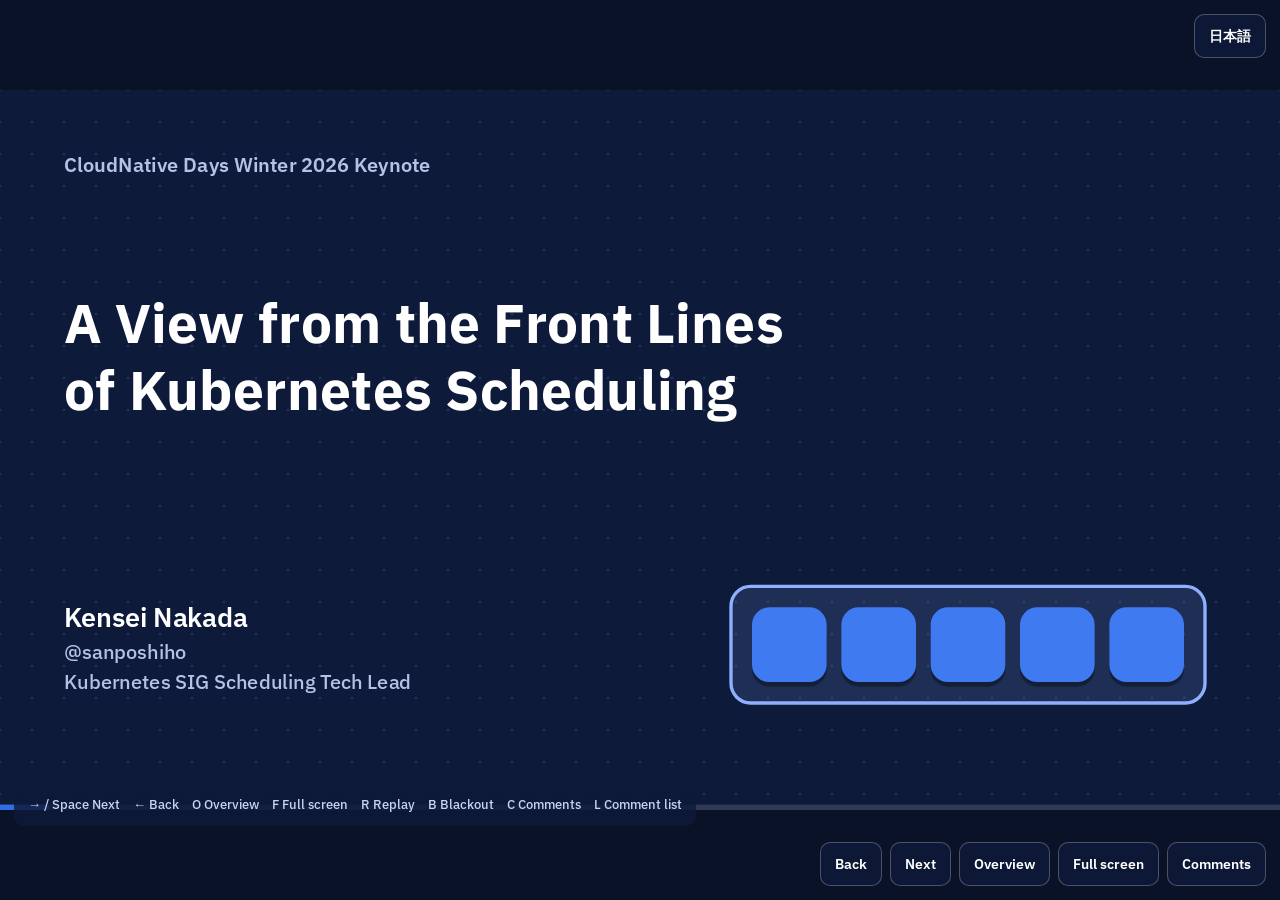
==== commit a70d8a90: "Remove QR codes from both title slides" ====
--- a/en.html
+++ b/en.html
@@ -444,7 +444,7 @@
   font: 600 14px var(--font-display); text-decoration: none; }
 #b-lang:focus-visible { outline: 3px solid #8FB0FF; outline-offset: 2px; }
 
-/* 英語の表紙も右側のQRコードの手前に収める。 */
+/* 英語の表紙の見出しを2行に収める。 */
 html[lang="en"] .cover:not(.closing) h1 { font-size: 82px; max-width: 1320px; }
 html[lang="en"] .effort.main .nb { white-space: normal; }
 @media print { #b-lang { display: none !important; } }
@@ -610,7 +610,6 @@
   <h1>A View from the Front Lines<br>of Kubernetes Scheduling</h1>
   <div class="who">Kensei Nakada<small>@sanposhiho</small><small>Kubernetes SIG Scheduling Tech Lead</small></div>
   <div class="scene" data-scene="title"></div>
-  <div class="qr-links"><a class="qr-card cmqr" href="https://comments.showcase.cloudnativedays.jp/" target="_blank" rel="noopener noreferrer"><div class="qr" aria-hidden="true"><svg xmlns="http://www.w3.org/2000/svg" viewBox="-4 -4 41 41" shape-rendering="crispEdges" role="img" aria-label="コメント投稿ページのQRコード"><rect x="-4" y="-4" width="41" height="41" fill="#fff"/><path fill="#0E1A3A" d="M0 0h7v1h-7zM8 0h5v1h-5zM17 0h3v1h-3zM22 0h2v1h-2zM26 0h7v1h-7zM0 1h1v1h-1zM6 1h1v1h-1zM11 1h1v1h-1zM16 1h1v1h-1zM18 1h1v1h-1zM20 1h2v1h-2zM23 1h2v1h-2zM26 1h1v1h-1zM32 1h1v1h-1zM0 2h1v1h-1zM2 2h3v1h-3zM6 2h1v1h-1zM8 2h2v1h-2zM13 2h1v1h-1zM15 2h3v1h-3zM19 2h2v1h-2zM23 2h1v1h-1zM26 2h1v1h-1zM28 2h3v1h-3zM32 2h1v1h-1zM0 3h1v1h-1zM2 3h3v1h-3zM6 3h1v1h-1zM8 3h1v1h-1zM10 3h2v1h-2zM14 3h1v1h-1zM16 3h2v1h-2zM19 3h1v1h-1zM22 3h2v1h-2zM26 3h1v1h-1zM28 3h3v1h-3zM32 3h1v1h-1zM0 4h1v1h-1zM2 4h3v1h-3zM6 4h1v1h-1zM9 4h2v1h-2zM13 4h1v1h-1zM15 4h1v1h-1zM18 4h1v1h-1zM20 4h2v1h-2zM23 4h1v1h-1zM26 4h1v1h-1zM28 4h3v1h-3zM32 4h1v1h-1zM0 5h1v1h-1zM6 5h1v1h-1zM8 5h4v1h-4zM13 5h1v1h-1zM16 5h2v1h-2zM19 5h2v1h-2zM22 5h1v1h-1zM26 5h1v1h-1zM32 5h1v1h-1zM0 6h7v1h-7zM8 6h1v1h-1zM10 6h1v1h-1zM12 6h1v1h-1zM14 6h1v1h-1zM16 6h1v1h-1zM18 6h1v1h-1zM20 6h1v1h-1zM22 6h1v1h-1zM24 6h1v1h-1zM26 6h7v1h-7zM8 7h2v1h-2zM12 7h7v1h-7zM21 7h2v1h-2zM24 7h1v1h-1zM1 8h1v1h-1zM3 8h1v1h-1zM5 8h6v1h-6zM12 8h2v1h-2zM15 8h2v1h-2zM20 8h2v1h-2zM23 8h5v1h-5zM29 8h2v1h-2zM32 8h1v1h-1zM1 9h3v1h-3zM7 9h1v1h-1zM9 9h3v1h-3zM13 9h3v1h-3zM17 9h1v1h-1zM20 9h3v1h-3zM24 9h4v1h-4zM31 9h2v1h-2zM0 10h1v1h-1zM3 10h2v1h-2zM6 10h2v1h-2zM11 10h2v1h-2zM15 10h2v1h-2zM18 10h2v1h-2zM22 10h1v1h-1zM26 10h3v1h-3zM30 10h3v1h-3zM1 11h2v1h-2zM4 11h1v1h-1zM8 11h3v1h-3zM12 11h5v1h-5zM21 11h1v1h-1zM24 11h3v1h-3zM28 11h2v1h-2zM32 11h1v1h-1zM0 12h1v1h-1zM2 12h1v1h-1zM6 12h2v1h-2zM15 12h2v1h-2zM18 12h2v1h-2zM21 12h1v1h-1zM23 12h1v1h-1zM25 12h2v1h-2zM29 12h1v1h-1zM31 12h2v1h-2zM0 13h1v1h-1zM5 13h1v1h-1zM8 13h3v1h-3zM13 13h2v1h-2zM16 13h1v1h-1zM19 13h4v1h-4zM24 13h1v1h-1zM26 13h1v1h-1zM28 13h1v1h-1zM30 13h3v1h-3zM5 14h3v1h-3zM9 14h3v1h-3zM14 14h2v1h-2zM17 14h1v1h-1zM23 14h1v1h-1zM25 14h5v1h-5zM31 14h1v1h-1zM1 15h1v1h-1zM5 15h1v1h-1zM7 15h2v1h-2zM13 15h1v1h-1zM15 15h4v1h-4zM21 15h1v1h-1zM23 15h1v1h-1zM26 15h1v1h-1zM31 15h1v1h-1zM0 16h7v1h-7zM10 16h3v1h-3zM15 16h2v1h-2zM18 16h1v1h-1zM20 16h5v1h-5zM26 16h1v1h-1zM28 16h1v1h-1zM31 16h1v1h-1zM0 17h1v1h-1zM2 17h2v1h-2zM5 17h1v1h-1zM7 17h5v1h-5zM13 17h1v1h-1zM16 17h3v1h-3zM21 17h5v1h-5zM27 17h1v1h-1zM29 17h1v1h-1zM31 17h1v1h-1zM3 18h5v1h-5zM10 18h2v1h-2zM14 18h1v1h-1zM16 18h3v1h-3zM20 18h1v1h-1zM22 18h1v1h-1zM25 18h1v1h-1zM30 18h3v1h-3zM3 19h1v1h-1zM9 19h2v1h-2zM12 19h1v1h-1zM16 19h1v1h-1zM21 19h1v1h-1zM23 19h2v1h-2zM26 19h2v1h-2zM31 19h2v1h-2zM0 20h1v1h-1zM6 20h1v1h-1zM9 20h1v1h-1zM12 20h4v1h-4zM19 20h1v1h-1zM21 20h1v1h-1zM24 20h2v1h-2zM27 20h1v1h-1zM2 21h1v1h-1zM4 21h1v1h-1zM7 21h5v1h-5zM20 21h3v1h-3zM24 21h3v1h-3zM29 21h1v1h-1zM31 21h2v1h-2zM0 22h2v1h-2zM5 22h2v1h-2zM11 22h1v1h-1zM15 22h2v1h-2zM18 22h4v1h-4zM24 22h6v1h-6zM32 22h1v1h-1zM1 23h1v1h-1zM5 23h1v1h-1zM8 23h2v1h-2zM12 23h3v1h-3zM21 23h2v1h-2zM24 23h1v1h-1zM28 23h2v1h-2zM32 23h1v1h-1zM0 24h1v1h-1zM3 24h1v1h-1zM5 24h2v1h-2zM8 24h4v1h-4zM13 24h1v1h-1zM16 24h7v1h-7zM24 24h5v1h-5zM31 24h1v1h-1zM8 25h2v1h-2zM13 25h1v1h-1zM16 25h1v1h-1zM18 25h3v1h-3zM22 25h3v1h-3zM28 25h2v1h-2zM31 25h2v1h-2zM0 26h7v1h-7zM8 26h7v1h-7zM16 26h1v1h-1zM20 26h1v1h-1zM22 26h1v1h-1zM24 26h1v1h-1zM26 26h1v1h-1zM28 26h4v1h-4zM0 27h1v1h-1zM6 27h1v1h-1zM8 27h3v1h-3zM12 27h1v1h-1zM14 27h1v1h-1zM16 27h1v1h-1zM18 27h1v1h-1zM21 27h2v1h-2zM24 27h1v1h-1zM28 27h1v1h-1zM0 28h1v1h-1zM2 28h3v1h-3zM6 28h1v1h-1zM11 28h5v1h-5zM18 28h5v1h-5zM24 28h6v1h-6zM31 28h2v1h-2zM0 29h1v1h-1zM2 29h3v1h-3zM6 29h1v1h-1zM8 29h4v1h-4zM13 29h2v1h-2zM17 29h1v1h-1zM20 29h1v1h-1zM22 29h3v1h-3zM26 29h1v1h-1zM28 29h4v1h-4zM0 30h1v1h-1zM2 30h3v1h-3zM6 30h1v1h-1zM10 30h1v1h-1zM12 30h1v1h-1zM14 30h2v1h-2zM18 30h1v1h-1zM21 30h1v1h-1zM23 30h1v1h-1zM28 30h1v1h-1zM30 30h1v1h-1zM32 30h1v1h-1zM0 31h1v1h-1zM6 31h1v1h-1zM8 31h5v1h-5zM16 31h1v1h-1zM19 31h1v1h-1zM21 31h2v1h-2zM24 31h1v1h-1zM0 32h7v1h-7zM9 32h2v1h-2zM16 32h1v1h-1zM18 32h1v1h-1zM20 32h2v1h-2zM24 32h2v1h-2zM28 32h2v1h-2zM31 32h1v1h-1z"/></svg></div><p><b>Questions and comments</b><span>comments.showcase.cloudnativedays.jp</span></p></a><a class="qr-card slides-qr" href="https://sanposhiho.showcase.cloudnativedays.jp/" target="_blank" rel="noopener noreferrer"><div class="qr" aria-hidden="true"><svg xmlns="http://www.w3.org/2000/svg" viewBox="-4 -4 41 41" shape-rendering="crispEdges" role="img" aria-label="スライド資料のQRコード"><rect x="-4" y="-4" width="41" height="41" fill="#fff"/><path fill="#0E1A3A" d="M0 0h7v1h-7zM9 0h3v1h-3zM13 0h3v1h-3zM17 0h3v1h-3zM21 0h1v1h-1zM23 0h1v1h-1zM26 0h7v1h-7zM0 1h1v1h-1zM6 1h1v1h-1zM9 1h7v1h-7zM18 1h1v1h-1zM22 1h3v1h-3zM26 1h1v1h-1zM32 1h1v1h-1zM0 2h1v1h-1zM2 2h3v1h-3zM6 2h1v1h-1zM13 2h1v1h-1zM15 2h2v1h-2zM18 2h1v1h-1zM22 2h1v1h-1zM26 2h1v1h-1zM28 2h3v1h-3zM32 2h1v1h-1zM0 3h1v1h-1zM2 3h3v1h-3zM6 3h1v1h-1zM9 3h1v1h-1zM11 3h8v1h-8zM20 3h1v1h-1zM22 3h1v1h-1zM26 3h1v1h-1zM28 3h3v1h-3zM32 3h1v1h-1zM0 4h1v1h-1zM2 4h3v1h-3zM6 4h1v1h-1zM9 4h1v1h-1zM11 4h2v1h-2zM14 4h1v1h-1zM17 4h4v1h-4zM22 4h2v1h-2zM26 4h1v1h-1zM28 4h3v1h-3zM32 4h1v1h-1zM0 5h1v1h-1zM6 5h1v1h-1zM8 5h1v1h-1zM10 5h2v1h-2zM13 5h1v1h-1zM15 5h5v1h-5zM26 5h1v1h-1zM32 5h1v1h-1zM0 6h7v1h-7zM8 6h1v1h-1zM10 6h1v1h-1zM12 6h1v1h-1zM14 6h1v1h-1zM16 6h1v1h-1zM18 6h1v1h-1zM20 6h1v1h-1zM22 6h1v1h-1zM24 6h1v1h-1zM26 6h7v1h-7zM11 7h1v1h-1zM15 7h4v1h-4zM21 7h1v1h-1zM24 7h1v1h-1zM0 8h1v1h-1zM3 8h1v1h-1zM5 8h2v1h-2zM8 8h3v1h-3zM13 8h2v1h-2zM16 8h1v1h-1zM21 8h1v1h-1zM24 8h2v1h-2zM27 8h1v1h-1zM1 9h1v1h-1zM3 9h3v1h-3zM10 9h1v1h-1zM12 9h2v1h-2zM16 9h3v1h-3zM20 9h2v1h-2zM24 9h4v1h-4zM31 9h2v1h-2zM1 10h3v1h-3zM5 10h4v1h-4zM12 10h3v1h-3zM18 10h2v1h-2zM24 10h1v1h-1zM26 10h3v1h-3zM30 10h1v1h-1zM32 10h1v1h-1zM4 11h2v1h-2zM7 11h1v1h-1zM10 11h2v1h-2zM13 11h1v1h-1zM16 11h1v1h-1zM18 11h1v1h-1zM20 11h2v1h-2zM26 11h1v1h-1zM28 11h2v1h-2zM31 11h2v1h-2zM0 12h2v1h-2zM4 12h1v1h-1zM6 12h1v1h-1zM10 12h2v1h-2zM14 12h3v1h-3zM18 12h1v1h-1zM20 12h3v1h-3zM24 12h3v1h-3zM29 12h1v1h-1zM31 12h2v1h-2zM2 13h3v1h-3zM7 13h1v1h-1zM9 13h2v1h-2zM12 13h1v1h-1zM14 13h2v1h-2zM17 13h2v1h-2zM20 13h1v1h-1zM22 13h1v1h-1zM26 13h1v1h-1zM28 13h1v1h-1zM30 13h3v1h-3zM2 14h1v1h-1zM6 14h1v1h-1zM13 14h1v1h-1zM15 14h2v1h-2zM19 14h1v1h-1zM22 14h2v1h-2zM25 14h2v1h-2zM29 14h1v1h-1zM31 14h1v1h-1zM2 15h1v1h-1zM7 15h1v1h-1zM9 15h2v1h-2zM12 15h1v1h-1zM14 15h1v1h-1zM16 15h3v1h-3zM20 15h2v1h-2zM26 15h1v1h-1zM31 15h1v1h-1zM4 16h4v1h-4zM9 16h1v1h-1zM11 16h1v1h-1zM15 16h1v1h-1zM17 16h1v1h-1zM21 16h2v1h-2zM26 16h1v1h-1zM28 16h1v1h-1zM31 16h1v1h-1zM1 17h1v1h-1zM3 17h2v1h-2zM9 17h1v1h-1zM12 17h2v1h-2zM17 17h1v1h-1zM23 17h2v1h-2zM27 17h1v1h-1zM29 17h1v1h-1zM31 17h1v1h-1zM0 18h2v1h-2zM6 18h5v1h-5zM17 18h1v1h-1zM20 18h2v1h-2zM24 18h3v1h-3zM30 18h3v1h-3zM0 19h1v1h-1zM3 19h3v1h-3zM10 19h1v1h-1zM12 19h1v1h-1zM15 19h1v1h-1zM19 19h3v1h-3zM24 19h1v1h-1zM27 19h1v1h-1zM31 19h1v1h-1zM2 20h1v1h-1zM5 20h2v1h-2zM10 20h1v1h-1zM14 20h1v1h-1zM17 20h1v1h-1zM19 20h2v1h-2zM22 20h1v1h-1zM25 20h1v1h-1zM27 20h1v1h-1zM31 20h1v1h-1zM2 21h1v1h-1zM4 21h1v1h-1zM7 21h4v1h-4zM12 21h4v1h-4zM17 21h1v1h-1zM19 21h1v1h-1zM24 21h3v1h-3zM29 21h1v1h-1zM31 21h2v1h-2zM0 22h5v1h-5zM6 22h1v1h-1zM8 22h2v1h-2zM12 22h1v1h-1zM16 22h4v1h-4zM25 22h3v1h-3zM29 22h2v1h-2zM32 22h1v1h-1zM1 23h2v1h-2zM8 23h2v1h-2zM11 23h1v1h-1zM14 23h2v1h-2zM18 23h5v1h-5zM27 23h3v1h-3zM0 24h1v1h-1zM4 24h3v1h-3zM9 24h3v1h-3zM14 24h1v1h-1zM16 24h2v1h-2zM20 24h2v1h-2zM23 24h7v1h-7zM31 24h1v1h-1zM8 25h1v1h-1zM11 25h1v1h-1zM13 25h1v1h-1zM17 25h1v1h-1zM19 25h1v1h-1zM21 25h4v1h-4zM28 25h2v1h-2zM31 25h2v1h-2zM0 26h7v1h-7zM10 26h4v1h-4zM17 26h2v1h-2zM20 26h1v1h-1zM22 26h1v1h-1zM24 26h1v1h-1zM26 26h1v1h-1zM28 26h4v1h-4zM0 27h1v1h-1zM6 27h1v1h-1zM8 27h1v1h-1zM10 27h3v1h-3zM17 27h2v1h-2zM20 27h2v1h-2zM24 27h1v1h-1zM28 27h1v1h-1zM32 27h1v1h-1zM0 28h1v1h-1zM2 28h3v1h-3zM6 28h1v1h-1zM10 28h1v1h-1zM12 28h2v1h-2zM18 28h1v1h-1zM20 28h1v1h-1zM24 28h6v1h-6zM0 29h1v1h-1zM2 29h3v1h-3zM6 29h1v1h-1zM8 29h2v1h-2zM12 29h5v1h-5zM18 29h2v1h-2zM23 29h1v1h-1zM26 29h1v1h-1zM28 29h2v1h-2zM31 29h1v1h-1zM0 30h1v1h-1zM2 30h3v1h-3zM6 30h1v1h-1zM9 30h3v1h-3zM14 30h3v1h-3zM18 30h3v1h-3zM22 30h1v1h-1zM24 30h1v1h-1zM28 30h1v1h-1zM30 30h1v1h-1zM32 30h1v1h-1zM0 31h1v1h-1zM6 31h1v1h-1zM9 31h5v1h-5zM17 31h6v1h-6zM24 31h1v1h-1zM0 32h7v1h-7zM8 32h1v1h-1zM10 32h1v1h-1zM13 32h1v1h-1zM15 32h1v1h-1zM19 32h1v1h-1zM21 32h1v1h-1zM24 32h2v1h-2zM28 32h2v1h-2zM31 32h1v1h-1z"/></svg></div><p><b>Slides (Japanese)</b><span>sanposhiho.showcase.cloudnativedays.jp</span></p></a></div>
 </section>
 
 <!-- 2 -->
